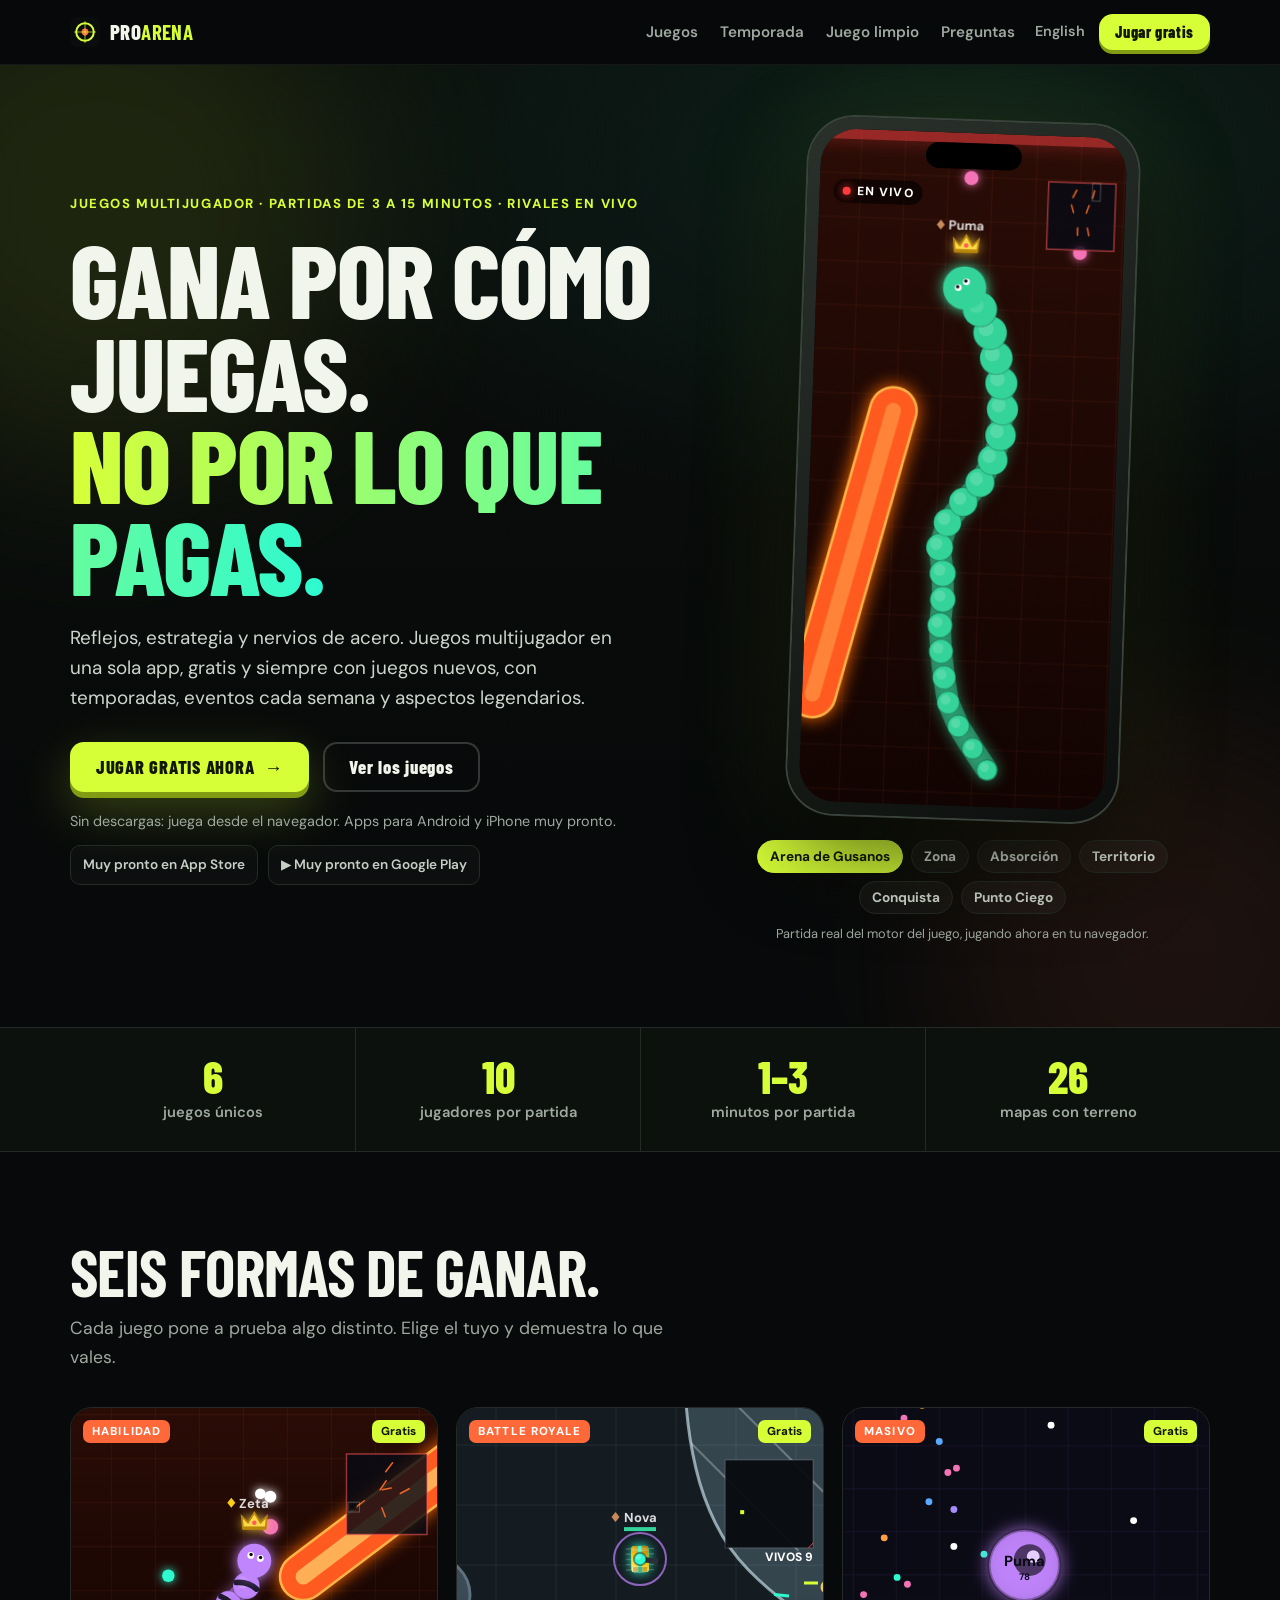
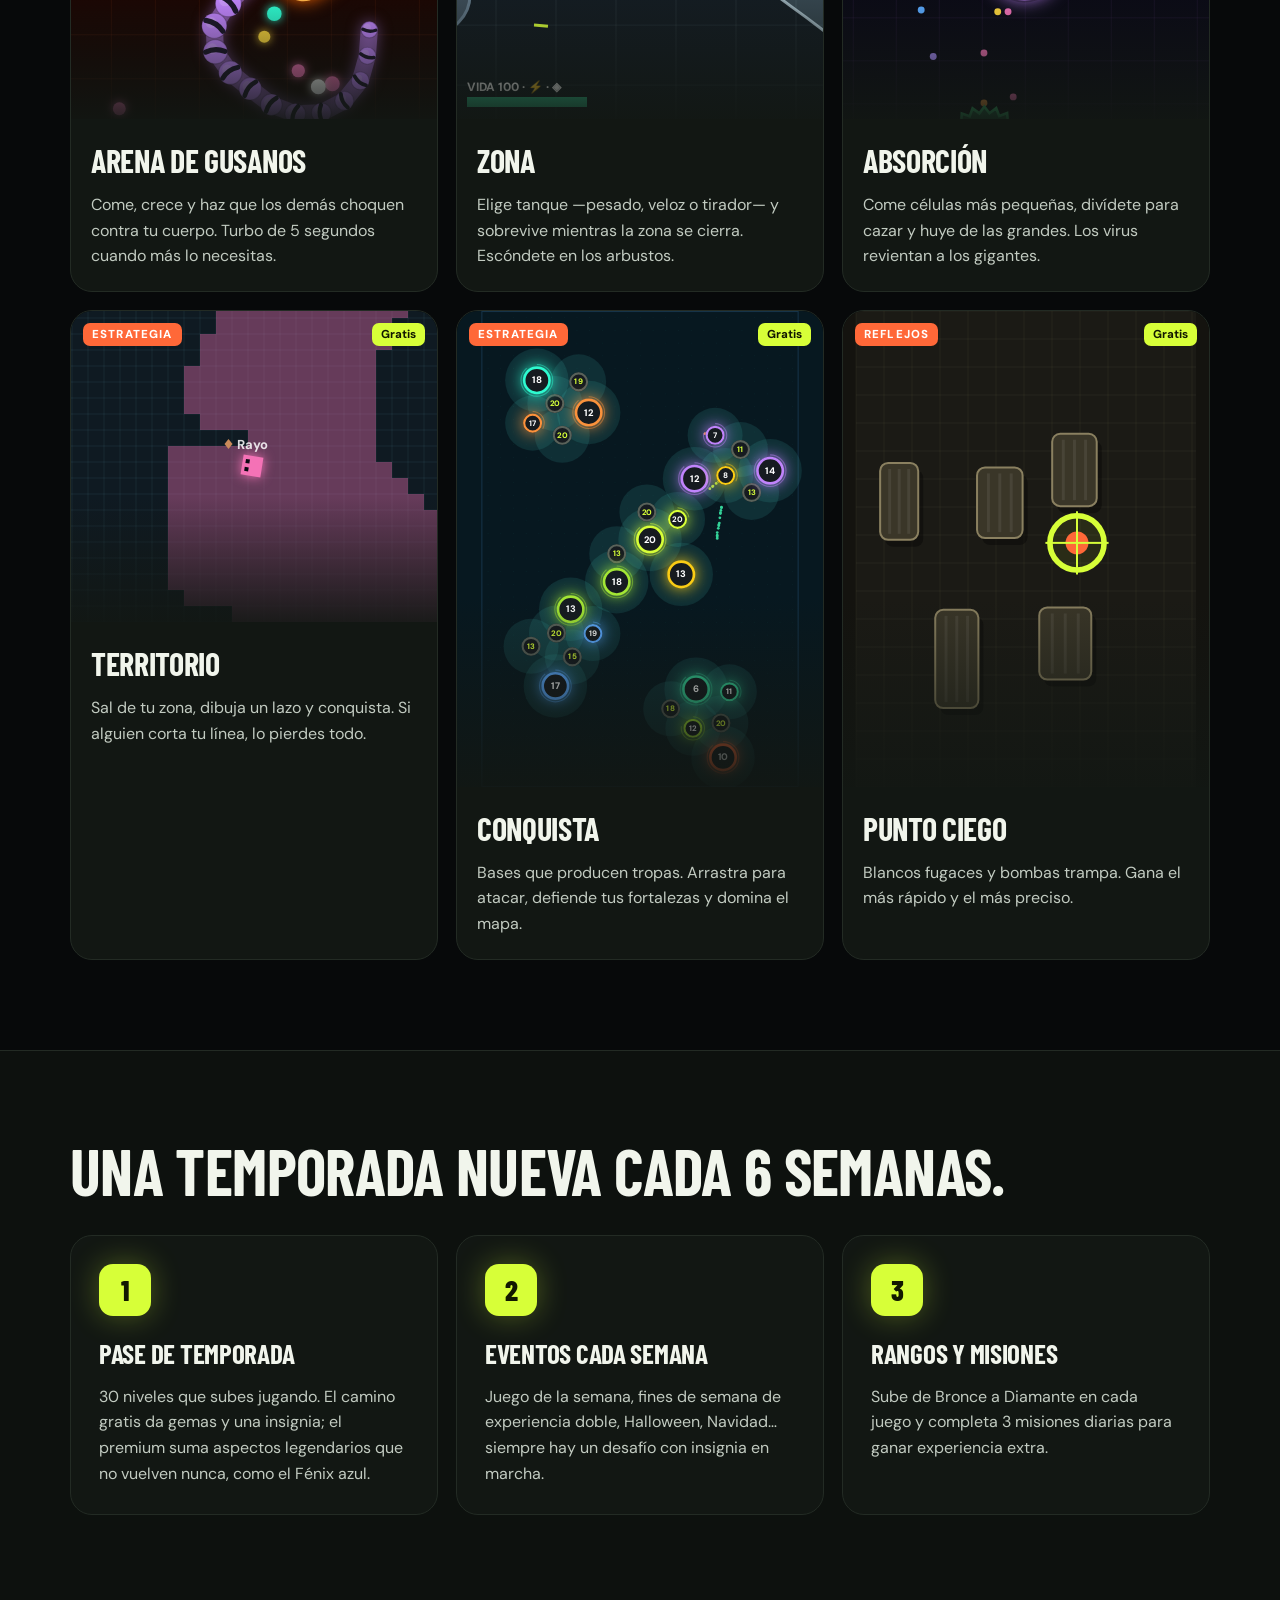
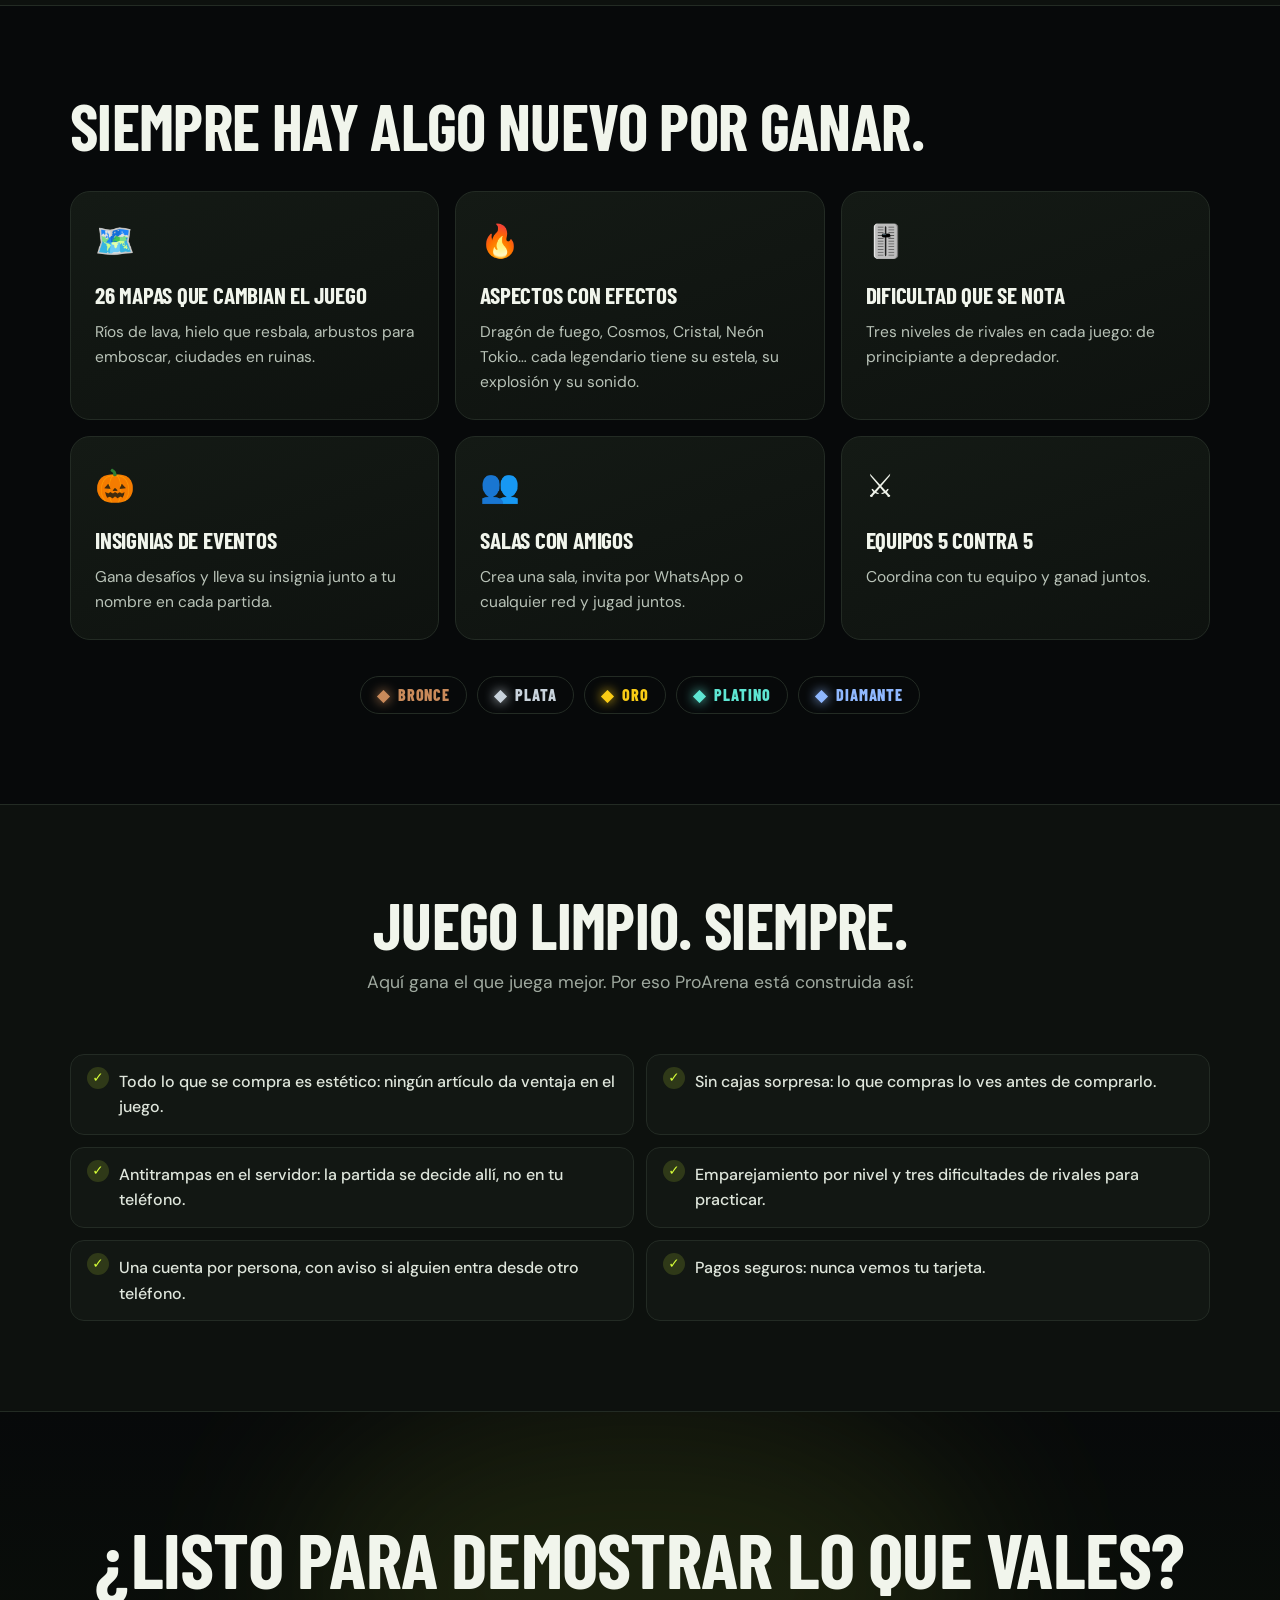
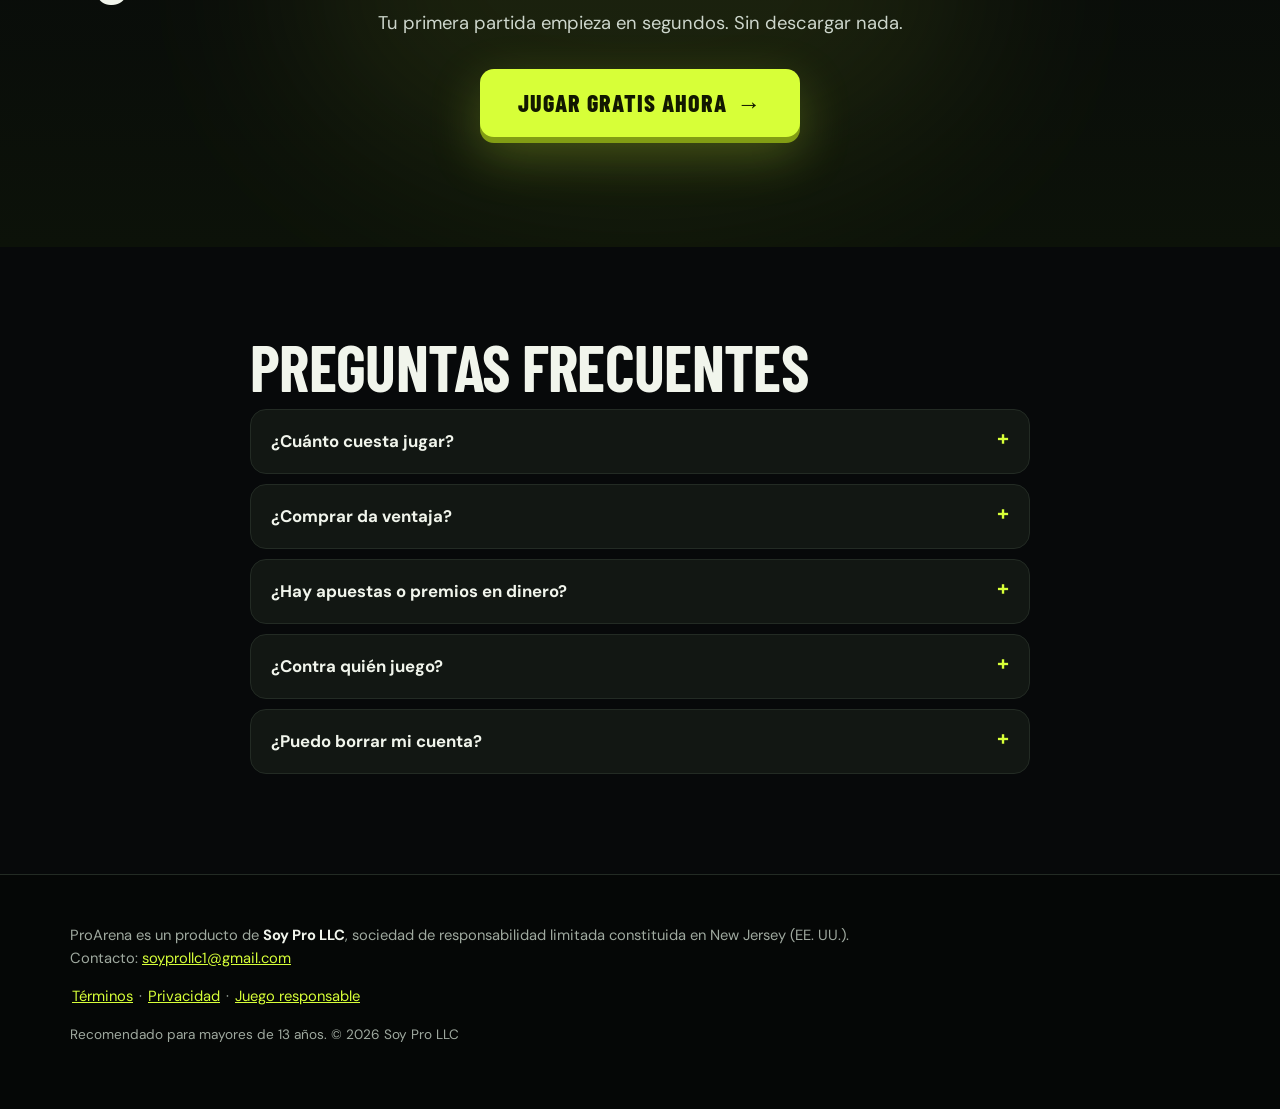
==== index.html @ 199f1c32 "Quitar el número fijo de juegos (vienen más) y actualizar duración de partidas a 3-15 min Co-Authore" ====
<!doctype html>
<html lang="es">
<head>
<meta charset="utf-8">
<meta name="viewport" content="width=device-width, initial-scale=1, viewport-fit=cover">
<title>ProArena · Juegos multijugador en vivo, gratis</title>
<meta name="description" content="Juegos multijugador en vivo: gusanos, tanques, conquista, territorio y más. Partidas de 3 a 15 minutos contra rivales reales. Gratis. Por Soy Pro LLC.">
<meta property="og:title" content="ProArena · Juegos multijugador en vivo, gratis"><meta property="og:description" content="Juegos multijugador en vivo: gusanos, tanques, conquista, territorio y más. Partidas de 3 a 15 minutos contra rivales reales. Gratis. Por Soy Pro LLC."><meta property="og:type" content="website">
<meta name="theme-color" content="#0b0e0c">
<link rel="icon" href="icon.svg">
<link rel="preconnect" href="https://fonts.googleapis.com"><link rel="preconnect" href="https://fonts.gstatic.com" crossorigin>
<link href="https://fonts.googleapis.com/css2?family=Barlow+Condensed:wght@600;700;800&family=DM+Sans:wght@400;500;600;700&display=swap" rel="stylesheet">
<link rel="stylesheet" href="site.css">
</head>
<body>
<header class="bar"><div class="wrap bar-in">
  <a class="brand" href="./"><img src="icon.svg" alt="" width="30" height="30"><span>PRO<b>ARENA</b></span></a>
  <nav class="links"><a href="#juegos">Juegos</a><a href="#como">Temporada</a><a href="#limpio">Juego limpio</a><a href="#faq">Preguntas</a></nav>
  <div class="bar-r"><a class="lang" href="en.html">English</a><a class="btn btn-s" href="https://juego.soyproarena.com">Jugar gratis</a></div>
</div></header>

<main>
<section class="hero"><div class="glow g1"></div><div class="glow g2"></div>
  <div class="wrap hero-in">
    <div class="hero-txt">
      <p class="kicker">Juegos multijugador · partidas de 3 a 15 minutos · rivales en vivo</p>
      <h1>Gana por cómo juegas.<br><span>No por lo que pagas.</span></h1>
      <p class="lead">Reflejos, estrategia y nervios de acero. Juegos multijugador en una sola app, gratis y siempre con juegos nuevos, con temporadas, eventos cada semana y aspectos legendarios.</p>
      <div class="ctas"><a class="btn" href="https://juego.soyproarena.com">JUGAR GRATIS AHORA <i>→</i></a><a class="btn btn-ghost" href="#juegos">Ver los juegos</a></div>
      <p class="small">Sin descargas: juega desde el navegador. Apps para Android y iPhone muy pronto.</p>
      <div class="stores"><span class="store"> Muy pronto en App Store</span><span class="store">▶ Muy pronto en Google Play</span></div>
    </div>
    <div class="hero-phone">
      <div class="phone"><div class="notch"></div><span class="live"><i></i>EN VIVO</span><canvas id="heroGame" data-game="worms" data-life="60"></canvas></div>
      <div class="chips"><button type="button" data-hero="worms" class="on">Arena de Gusanos</button><button type="button" data-hero="zone">Zona</button><button type="button" data-hero="cells">Absorción</button><button type="button" data-hero="territory">Territorio</button><button type="button" data-hero="conquest">Conquista</button><button type="button" data-hero="blind">Punto Ciego</button></div>
      <p class="note">Partida real del motor del juego, jugando ahora en tu navegador.</p>
    </div>
  </div>
</section>

<section class="stats"><div class="wrap stats-in"><div><b>6</b><span>juegos únicos</span></div><div><b>10</b><span>jugadores por partida</span></div><div><b>1–3</b><span>minutos por partida</span></div><div><b>26</b><span>mapas con terreno</span></div></div></section>

<section id="juegos" class="sec"><div class="wrap">
  <h2>Seis formas de ganar.</h2><p class="sec-p">Cada juego pone a prueba algo distinto. Elige el tuyo y demuestra lo que vales.</p>
  <div class="games">
    <article class="game"><div class="screen"><canvas data-game="worms" data-life="40"></canvas><span class="tag">Habilidad</span><span class="badge p">Gratis</span></div>
      <h3>Arena de Gusanos</h3><p>Come, crece y haz que los demás choquen contra tu cuerpo. Turbo de 5 segundos cuando más lo necesitas.</p></article>
    <article class="game"><div class="screen"><canvas data-game="zone" data-life="40"></canvas><span class="tag">Battle royale</span><span class="badge p">Gratis</span></div>
      <h3>Zona</h3><p>Elige tanque —pesado, veloz o tirador— y sobrevive mientras la zona se cierra. Escóndete en los arbustos.</p></article>
    <article class="game"><div class="screen"><canvas data-game="cells" data-life="40"></canvas><span class="tag">Masivo</span><span class="badge p">Gratis</span></div>
      <h3>Absorción</h3><p>Come células más pequeñas, divídete para cazar y huye de las grandes. Los virus revientan a los gigantes.</p></article>
    <article class="game"><div class="screen"><canvas data-game="territory" data-life="40"></canvas><span class="tag">Estrategia</span><span class="badge p">Gratis</span></div>
      <h3>Territorio</h3><p>Sal de tu zona, dibuja un lazo y conquista. Si alguien corta tu línea, lo pierdes todo.</p></article>
    <article class="game"><div class="screen tall"><canvas data-game="conquest" data-life="40"></canvas><span class="tag">Estrategia</span><span class="badge p">Gratis</span></div>
      <h3>Conquista</h3><p>Bases que producen tropas. Arrastra para atacar, defiende tus fortalezas y domina el mapa.</p></article>
    <article class="game"><div class="screen tall"><canvas data-game="blind" data-life="40"></canvas><span class="tag">Reflejos</span><span class="badge p">Gratis</span></div>
      <h3>Punto Ciego</h3><p>Blancos fugaces y bombas trampa. Gana el más rápido y el más preciso.</p></article>
  </div>
</div></section>

<section id="como" class="sec sec-alt"><div class="wrap">
  <h2>Una temporada nueva cada 6 semanas.</h2>
  <div class="steps"><div class="step"><b>1</b><h3>Pase de temporada</h3><p>30 niveles que subes jugando. El camino gratis da gemas y una insignia; el premium suma aspectos legendarios que no vuelven nunca, como el Fénix azul.</p></div><div class="step"><b>2</b><h3>Eventos cada semana</h3><p>Juego de la semana, fines de semana de experiencia doble, Halloween, Navidad… siempre hay un desafío con insignia en marcha.</p></div><div class="step"><b>3</b><h3>Rangos y misiones</h3><p>Sube de Bronce a Diamante en cada juego y completa 3 misiones diarias para ganar experiencia extra.</p></div></div>
</div></section>

<section class="sec"><div class="wrap">
  <h2>Siempre hay algo nuevo por ganar.</h2>
  <div class="feats"><div class="feat"><i>🗺️</i><h3>26 mapas que cambian el juego</h3><p>Ríos de lava, hielo que resbala, arbustos para emboscar, ciudades en ruinas.</p></div><div class="feat"><i>🔥</i><h3>Aspectos con efectos</h3><p>Dragón de fuego, Cosmos, Cristal, Neón Tokio… cada legendario tiene su estela, su explosión y su sonido.</p></div><div class="feat"><i>🎚️</i><h3>Dificultad que se nota</h3><p>Tres niveles de rivales en cada juego: de principiante a depredador.</p></div><div class="feat"><i>🎃</i><h3>Insignias de eventos</h3><p>Gana desafíos y lleva su insignia junto a tu nombre en cada partida.</p></div><div class="feat"><i>👥</i><h3>Salas con amigos</h3><p>Crea una sala, invita por WhatsApp o cualquier red y jugad juntos.</p></div><div class="feat"><i>⚔️</i><h3>Equipos 5 contra 5</h3><p>Coordina con tu equipo y ganad juntos.</p></div></div>
  <div class="tiers"><span style="--c:#c98a5a">Bronce</span><span style="--c:#c9d3dc">Plata</span><span style="--c:#facc15">Oro</span><span style="--c:#5ee6d3">Platino</span><span style="--c:#8fb8ff">Diamante</span></div>
</div></section>

<section id="limpio" class="sec sec-alt"><div class="wrap fair">
  <div><h2>Juego limpio. Siempre.</h2><p class="sec-p">Aquí gana el que juega mejor. Por eso ProArena está construida así:</p></div>
  <ul><li>Todo lo que se compra es estético: ningún artículo da ventaja en el juego.</li><li>Sin cajas sorpresa: lo que compras lo ves antes de comprarlo.</li><li>Antitrampas en el servidor: la partida se decide allí, no en tu teléfono.</li><li>Emparejamiento por nivel y tres dificultades de rivales para practicar.</li><li>Una cuenta por persona, con aviso si alguien entra desde otro teléfono.</li><li>Pagos seguros: nunca vemos tu tarjeta.</li></ul>
</div></section>

<section class="final"><div class="glow g3"></div><div class="wrap final-in">
  <h2>¿Listo para demostrar lo que vales?</h2><p>Tu primera partida empieza en segundos. Sin descargar nada.</p><a class="btn btn-xl" href="https://juego.soyproarena.com">JUGAR GRATIS AHORA <i>→</i></a>
</div></section>

<section id="faq" class="sec"><div class="wrap narrow">
  <h2>Preguntas frecuentes</h2>
  <details><summary>¿Cuánto cuesta jugar?</summary><p>Nada. Todos los juegos, todos los mapas y las temporadas son gratis. Opcionalmente puedes comprar gemas para aspectos o el pase premium de temporada.</p></details>
  <details><summary>¿Comprar da ventaja?</summary><p>No. Todo lo que se vende es estético: colores, aspectos, efectos e insignias. En la partida todos tienen las mismas condiciones.</p></details>
  <details><summary>¿Hay apuestas o premios en dinero?</summary><p>No. ProArena no tiene apuestas, casino, lotería ni premios en dinero. Se juega por diversión, por el rango y por las insignias.</p></details>
  <details><summary>¿Contra quién juego?</summary><p>Contra jugadores reales en vivo. Si en tu partida faltan jugadores, la completamos con rivales controlados por el juego, que puedes reconocer porque llevan la etiqueta BOT.</p></details>
  <details><summary>¿Puedo borrar mi cuenta?</summary><p>Sí, cuando quieras, desde tu Perfil en la app. Se borran tus datos.</p></details>
</div></section>
</main>

<footer><div class="wrap foot">
  <p>ProArena es un producto de <b>Soy Pro LLC</b>, sociedad de responsabilidad limitada constituida en New Jersey (EE. UU.).<br>Contacto: <a href="mailto:soyprollc1@gmail.com">soyprollc1@gmail.com</a></p>
  <p class="links2"><a href="legal/terminos.html">Términos</a> · <a href="legal/privacidad.html">Privacidad</a> · <a href="legal/juego-responsable.html">Juego responsable</a></p>
  <p class="muted">Recomendado para mayores de 13 años. © 2026 Soy Pro LLC</p>
</div></footer>

<script>try{localStorage.setItem('arena.lang','es')}catch(e){}</script>
<script src="engine/i18n.js"></script>
<script src="engine/terrain.js"></script><script src="engine/maps.js"></script>
<script src="engine/worms.js"></script><script src="engine/zone.js"></script><script src="engine/cells.js"></script>
<script src="engine/territory.js"></script><script src="engine/conquest.js"></script><script src="engine/blind.js"></script>
<script src="engine/render.js"></script><script src="engine/demo.js"></script>
</body>
</html>
---- site.css ----
/* Web pública de Soy Pro Arena: el estilo de la app (oscuro, verde ácido y naranja) a lo grande */
:root{--bg:#07090a;--bg2:#0d110e;--card:#121713;--line:#232b24;--text:#f1f5ec;--muted:#9fa99f;--acid:#d7ff38;--ink:#121800;--orange:#ff6838;--cyan:#2efad0}
*{box-sizing:border-box}
html{scroll-behavior:smooth}
body{margin:0;background:var(--bg);color:var(--text);font:16px/1.6 "DM Sans",system-ui,-apple-system,sans-serif;-webkit-font-smoothing:antialiased;overflow-x:hidden}
a{color:var(--acid)}
h1,h2,h3{font-family:"Barlow Condensed",sans-serif;text-transform:uppercase;letter-spacing:-.01em;margin:0}
.wrap{max-width:1180px;margin:0 auto;padding:0 20px}
.narrow{max-width:820px}

/* Barra superior */
.bar{position:sticky;top:0;z-index:50;background:rgba(7,9,10,.72);backdrop-filter:blur(14px);-webkit-backdrop-filter:blur(14px);border-bottom:1px solid rgba(255,255,255,.06)}
.bar-in{display:flex;align-items:center;gap:20px;height:64px}
.brand{display:flex;align-items:center;gap:10px;color:var(--text);text-decoration:none;font:800 1.3rem/1 "Barlow Condensed";letter-spacing:.02em}
.brand b{color:var(--acid)}
.links{display:flex;gap:22px;margin-left:auto}.links a{color:var(--muted);text-decoration:none;font-weight:600;font-size:.95rem}.links a:hover{color:var(--text)}
.bar-r{display:flex;align-items:center;gap:14px}.lang{color:var(--muted);text-decoration:none;font-weight:600;font-size:.9rem}

/* Botones */
.btn{display:inline-flex;align-items:center;gap:10px;background:var(--acid);color:var(--ink);text-decoration:none;font:800 1.15rem/1 "Barlow Condensed";letter-spacing:.04em;padding:16px 26px;border-radius:14px;box-shadow:0 6px 0 #829d14,0 18px 50px rgba(215,255,56,.25);transition:transform .15s,box-shadow .15s}
.btn:hover{transform:translateY(-2px);box-shadow:0 8px 0 #829d14,0 22px 60px rgba(215,255,56,.35)}
.btn:active{transform:translateY(3px);box-shadow:0 3px 0 #829d14}
.btn i{font-style:normal;transition:transform .15s}.btn:hover i{transform:translateX(4px)}
.btn-ghost{background:transparent;color:var(--text);box-shadow:inset 0 0 0 2px rgba(255,255,255,.18)}.btn-ghost:hover{box-shadow:inset 0 0 0 2px var(--acid)}
.btn-s{padding:10px 16px;font-size:1rem;box-shadow:0 4px 0 #829d14}
.btn-xl{font-size:1.5rem;padding:22px 38px}

/* Portada */
.hero{position:relative;overflow:hidden;padding:56px 0 70px;background:radial-gradient(1200px 600px at 75% 10%,rgba(46,250,208,.08),transparent 60%),linear-gradient(180deg,#0a0e0b,var(--bg))}
.glow{position:absolute;border-radius:50%;filter:blur(90px);pointer-events:none;opacity:.55}
.g1{width:520px;height:520px;background:rgba(215,255,56,.18);left:-160px;top:-120px;animation:float 14s ease-in-out infinite}
.g2{width:460px;height:460px;background:rgba(255,104,56,.16);right:-120px;bottom:-160px;animation:float 18s ease-in-out infinite reverse}
@keyframes float{50%{transform:translate(40px,30px)}}
.hero-in{position:relative;display:grid;grid-template-columns:1.1fr .9fr;gap:40px;align-items:center}
.kicker{color:var(--acid);font-weight:800;letter-spacing:.12em;text-transform:uppercase;font-size:.82rem;margin:0 0 18px}
h1{font-size:clamp(3.2rem,8vw,6.6rem);line-height:.9;font-weight:800}
h1 span{color:transparent;background:linear-gradient(90deg,var(--acid),var(--cyan));-webkit-background-clip:text;background-clip:text}
.lead{font-size:1.18rem;color:#cdd6cc;max-width:560px;margin:22px 0 28px}
.ctas{display:flex;gap:14px;flex-wrap:wrap}
.small{color:var(--muted);font-size:.9rem;margin:18px 0 12px}
.stores{display:flex;gap:10px;flex-wrap:wrap}.store{border:1px solid var(--line);border-radius:10px;padding:8px 12px;color:#c6cfc5;font-size:.85rem;font-weight:600;background:rgba(255,255,255,.02)}

/* Móvil con la partida en vivo */
.hero-phone{display:flex;flex-direction:column;align-items:center}
.phone{position:relative;width:min(330px,80vw);aspect-ratio:9/19;border-radius:46px;padding:12px;background:linear-gradient(145deg,#2a312b,#0c0f0d);box-shadow:0 0 0 2px #3a433b,0 40px 90px rgba(0,0,0,.6),0 0 120px rgba(215,255,56,.12);transform:rotate(2deg);transition:transform .4s}
.phone:hover{transform:rotate(0) scale(1.01)}
.phone canvas{width:100%;height:100%;border-radius:36px;display:block;background:#0b0e0c}
.notch{position:absolute;top:22px;left:50%;transform:translateX(-50%);width:96px;height:26px;border-radius:20px;background:#000;z-index:2}
.live{position:absolute;z-index:2;top:62px;left:26px;display:flex;align-items:center;gap:6px;background:rgba(0,0,0,.6);color:#fff;font:800 .75rem/1 "DM Sans";letter-spacing:.1em;padding:6px 9px;border-radius:999px}
.live i{width:8px;height:8px;border-radius:50%;background:#ff3b3b;box-shadow:0 0 10px #ff3b3b;animation:blink 1.2s infinite}
@keyframes blink{50%{opacity:.3}}
.chips{display:flex;flex-wrap:wrap;justify-content:center;gap:8px;margin-top:22px;max-width:420px}
.chips button{background:rgba(255,255,255,.04);border:1px solid var(--line);color:#cfd8ce;font:700 .85rem "DM Sans";padding:7px 12px;border-radius:999px;cursor:pointer}
.chips button.on{background:var(--acid);color:var(--ink);border-color:var(--acid)}
.note{color:var(--muted);font-size:.8rem;margin-top:10px;text-align:center}

/* Cifras */
.stats{border-top:1px solid var(--line);border-bottom:1px solid var(--line);background:var(--bg2)}
.stats-in{display:grid;grid-template-columns:repeat(4,1fr)}
.stats-in div{padding:26px 10px;text-align:center;border-left:1px solid var(--line)}.stats-in div:first-child{border-left:0}
.stats-in b{display:block;font:800 2.8rem/1 "Barlow Condensed";color:var(--acid)}
.stats-in span{color:var(--muted);font-weight:600;font-size:.92rem}

/* Secciones */
.sec{padding:90px 0}.sec-alt{background:var(--bg2);border-top:1px solid var(--line);border-bottom:1px solid var(--line)}
h2{font-size:clamp(2.4rem,5vw,4rem);line-height:.95;margin-bottom:12px}
.sec-p{color:var(--muted);font-size:1.1rem;max-width:620px;margin:0 0 36px}

/* Juegos con partida en vivo */
.games{display:grid;grid-template-columns:repeat(3,1fr);gap:18px}
.game{background:var(--card);border:1px solid var(--line);border-radius:22px;overflow:hidden;transition:transform .25s,border-color .25s,box-shadow .25s}
.game:hover{transform:translateY(-6px);border-color:rgba(215,255,56,.45);box-shadow:0 24px 60px rgba(0,0,0,.45),0 0 40px rgba(215,255,56,.08)}
.screen{position:relative;aspect-ratio:4/3.4;background:#0b0e0c}
.screen canvas{width:100%;height:100%;display:block}
.screen::after{content:"";position:absolute;inset:0;background:linear-gradient(180deg,transparent 60%,rgba(18,23,19,.9));pointer-events:none}
.tag{position:absolute;z-index:1;top:12px;left:12px;background:var(--orange);color:#fff;font:800 .72rem/1 "DM Sans";letter-spacing:.1em;text-transform:uppercase;padding:6px 9px;border-radius:7px}
.badge{position:absolute;z-index:1;top:12px;right:12px;font:800 .72rem/1 "DM Sans";padding:6px 9px;border-radius:7px}
.badge.p{background:var(--acid);color:var(--ink)}.badge.f{background:rgba(0,0,0,.6);color:#fff;border:1px solid rgba(255,255,255,.2)}
.game h3{font-size:2rem;padding:16px 20px 0}.game p{color:#c2cbc1;margin:6px 20px 22px}

/* Pasos */
.steps{display:grid;grid-template-columns:repeat(3,1fr);gap:18px;margin-top:34px}
.step{position:relative;background:var(--card);border:1px solid var(--line);border-radius:22px;padding:28px}
.step b{display:grid;place-items:center;width:52px;height:52px;border-radius:14px;background:var(--acid);color:var(--ink);font:800 1.8rem/1 "Barlow Condensed";margin-bottom:16px;box-shadow:0 0 30px rgba(215,255,56,.3)}
.step h3{font-size:1.7rem}.step p{color:#c2cbc1;margin:8px 0 0}

/* Funciones */
.feats{display:grid;grid-template-columns:repeat(3,1fr);gap:16px;margin-top:34px}
.feat{background:linear-gradient(160deg,#141a15,#0e120f);border:1px solid var(--line);border-radius:20px;padding:24px}
.feat i{font-style:normal;font-size:2rem}.feat h3{font-size:1.45rem;margin:10px 0 6px}.feat p{color:#b9c3b8;margin:0;font-size:.97rem}
.tiers{display:flex;flex-wrap:wrap;gap:10px;justify-content:center;margin-top:36px}
.tiers span{display:flex;align-items:center;gap:8px;border:1px solid var(--line);border-radius:999px;padding:8px 16px;font:800 1rem "Barlow Condensed";letter-spacing:.06em;text-transform:uppercase;color:var(--c)}
.tiers span::before{content:"◆";color:var(--c);text-shadow:0 0 12px var(--c)}

/* Juego limpio */
.fair{display:grid;grid-template-columns:1fr;gap:22px}
.fair>div{text-align:center;max-width:720px;margin:0 auto}
.fair ul{grid-template-columns:repeat(2,minmax(0,1fr))}
.fair ul{list-style:none;margin:0;padding:0;display:grid;gap:12px}
.fair li{background:var(--card);border:1px solid var(--line);border-radius:14px;padding:14px 16px 14px 48px;position:relative;color:#dfe6dc;font-weight:500}
.fair li::before{content:"✓";position:absolute;left:16px;top:12px;width:22px;height:22px;border-radius:50%;background:rgba(215,255,56,.15);color:var(--acid);display:grid;place-items:center;font-weight:800;font-size:.85rem}
.note-l{grid-column:1/-1;color:var(--muted);font-size:.92rem;border-left:3px solid var(--orange);padding-left:14px;margin:6px 0 0}

/* Llamada final */
.final{position:relative;overflow:hidden;padding:110px 0;text-align:center;background:linear-gradient(180deg,var(--bg),#0c1209)}
.g3{width:700px;height:400px;background:rgba(215,255,56,.16);left:50%;top:40%;transform:translate(-50%,-50%)}
.final-in{position:relative}.final h2{font-size:clamp(2.6rem,6vw,5rem)}.final p{color:#cdd6cc;font-size:1.15rem;margin:14px 0 30px}

/* Preguntas */
details{background:var(--card);border:1px solid var(--line);border-radius:16px;padding:18px 20px;margin:10px 0}
summary{cursor:pointer;font-weight:700;font-size:1.05rem;list-style:none}summary::-webkit-details-marker{display:none}
summary::after{content:"+";float:right;color:var(--acid);font-size:1.3rem;line-height:1}details[open] summary::after{content:"–"}
details p{color:#c2cbc1;margin:10px 0 0}

/* Pie */
footer{border-top:1px solid var(--line);background:#050706}
.foot{padding:34px 20px 50px;color:var(--muted);font-size:.92rem}.foot b{color:var(--text)}.links2 a{margin:0 2px}.muted{font-size:.85rem}

/* Teléfonos y tabletas */
@media(max-width:980px){.hero-in{grid-template-columns:1fr;text-align:center}.lead{margin-left:auto;margin-right:auto}.ctas,.stores{justify-content:center}.games,.feats,.steps{grid-template-columns:1fr 1fr}.fair ul{grid-template-columns:1fr}}
@media(max-width:640px){.links{display:none}.bar-in{gap:10px}.brand span{font-size:1.1rem}.hero{padding:34px 0 50px}.games,.feats,.steps{grid-template-columns:1fr}.stats-in{grid-template-columns:1fr 1fr}.stats-in div:nth-child(3){border-left:0}.stats-in div{border-top:1px solid var(--line)}.sec{padding:64px 0}.btn{width:100%;justify-content:center}.ctas{flex-direction:column}.btn-s{width:auto}.phone{width:min(290px,78vw)}}
@media(prefers-reduced-motion:reduce){*{animation:none!important;transition:none!important}}
.links a,.btn,.lang{white-space:nowrap}
@media(max-width:1000px){.links{display:none}.bar-r{margin-left:auto}}
.screen.tall{aspect-ratio:3/3.9}
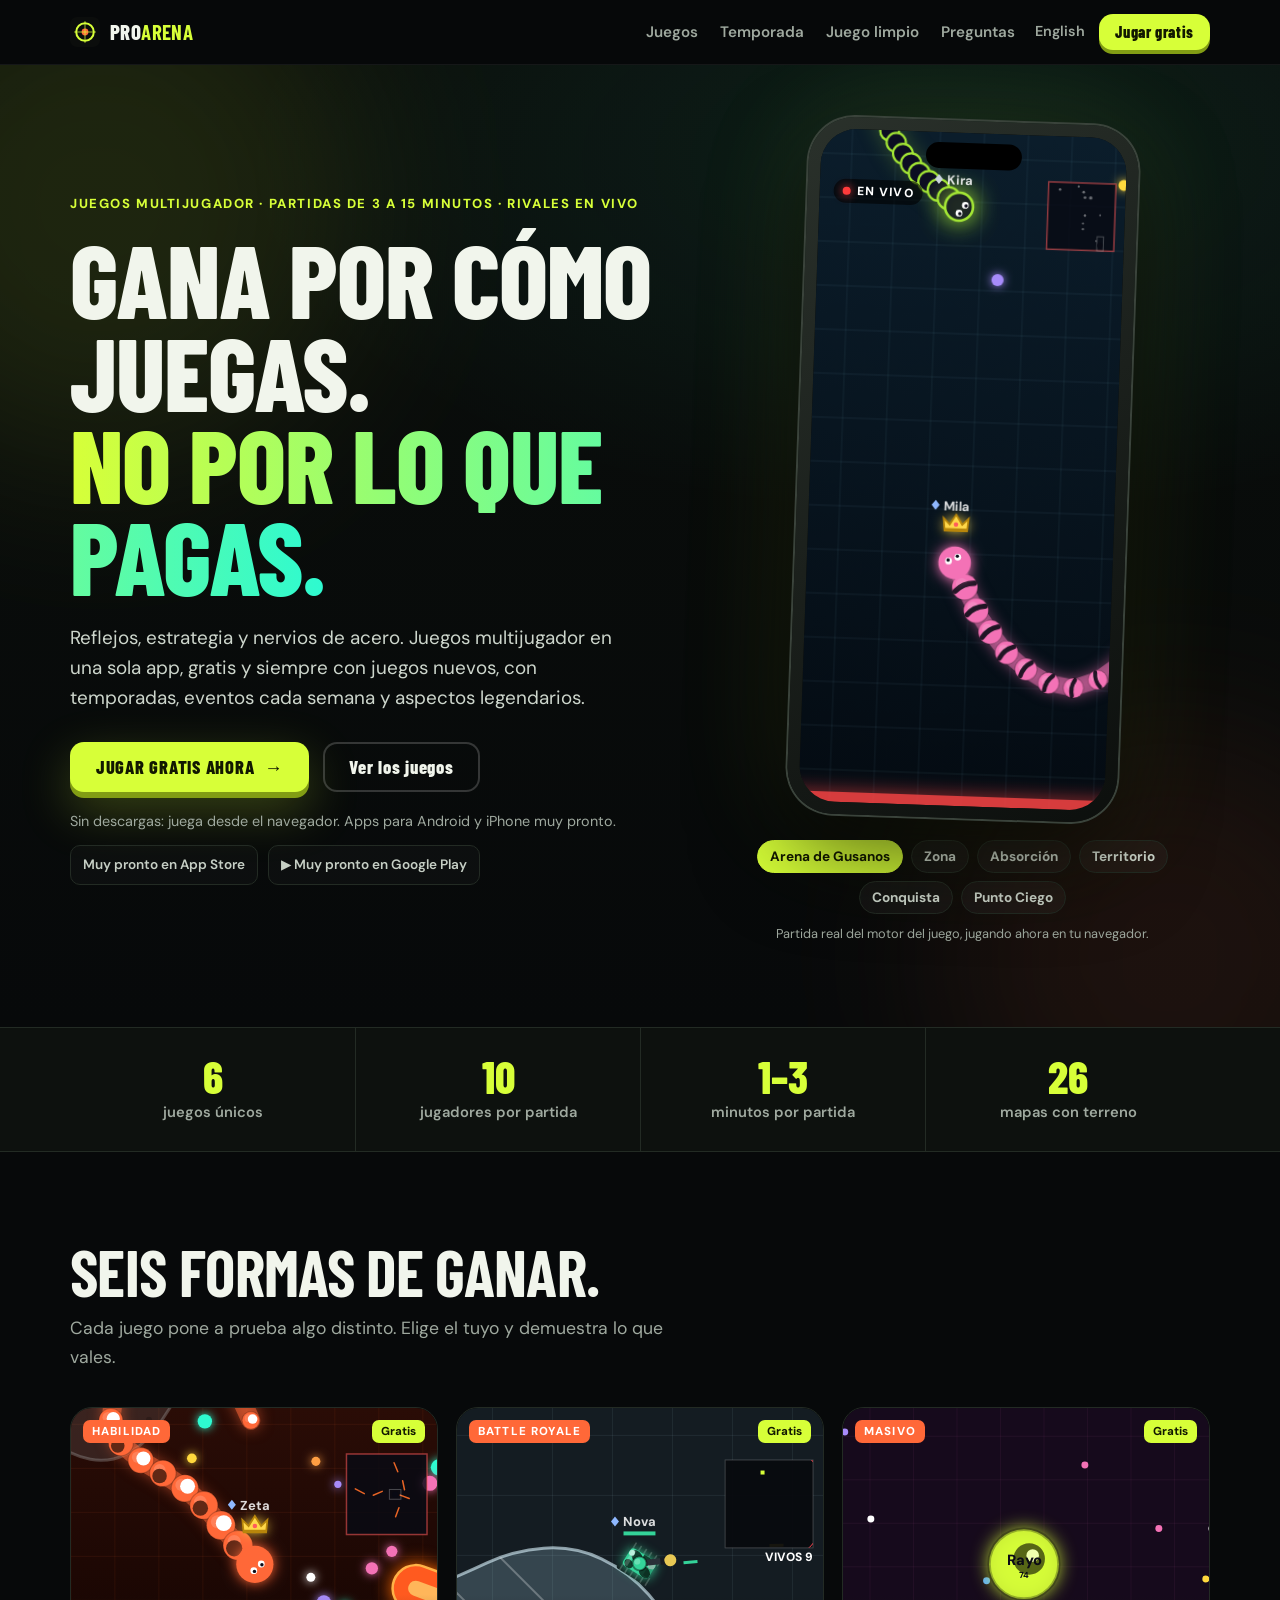
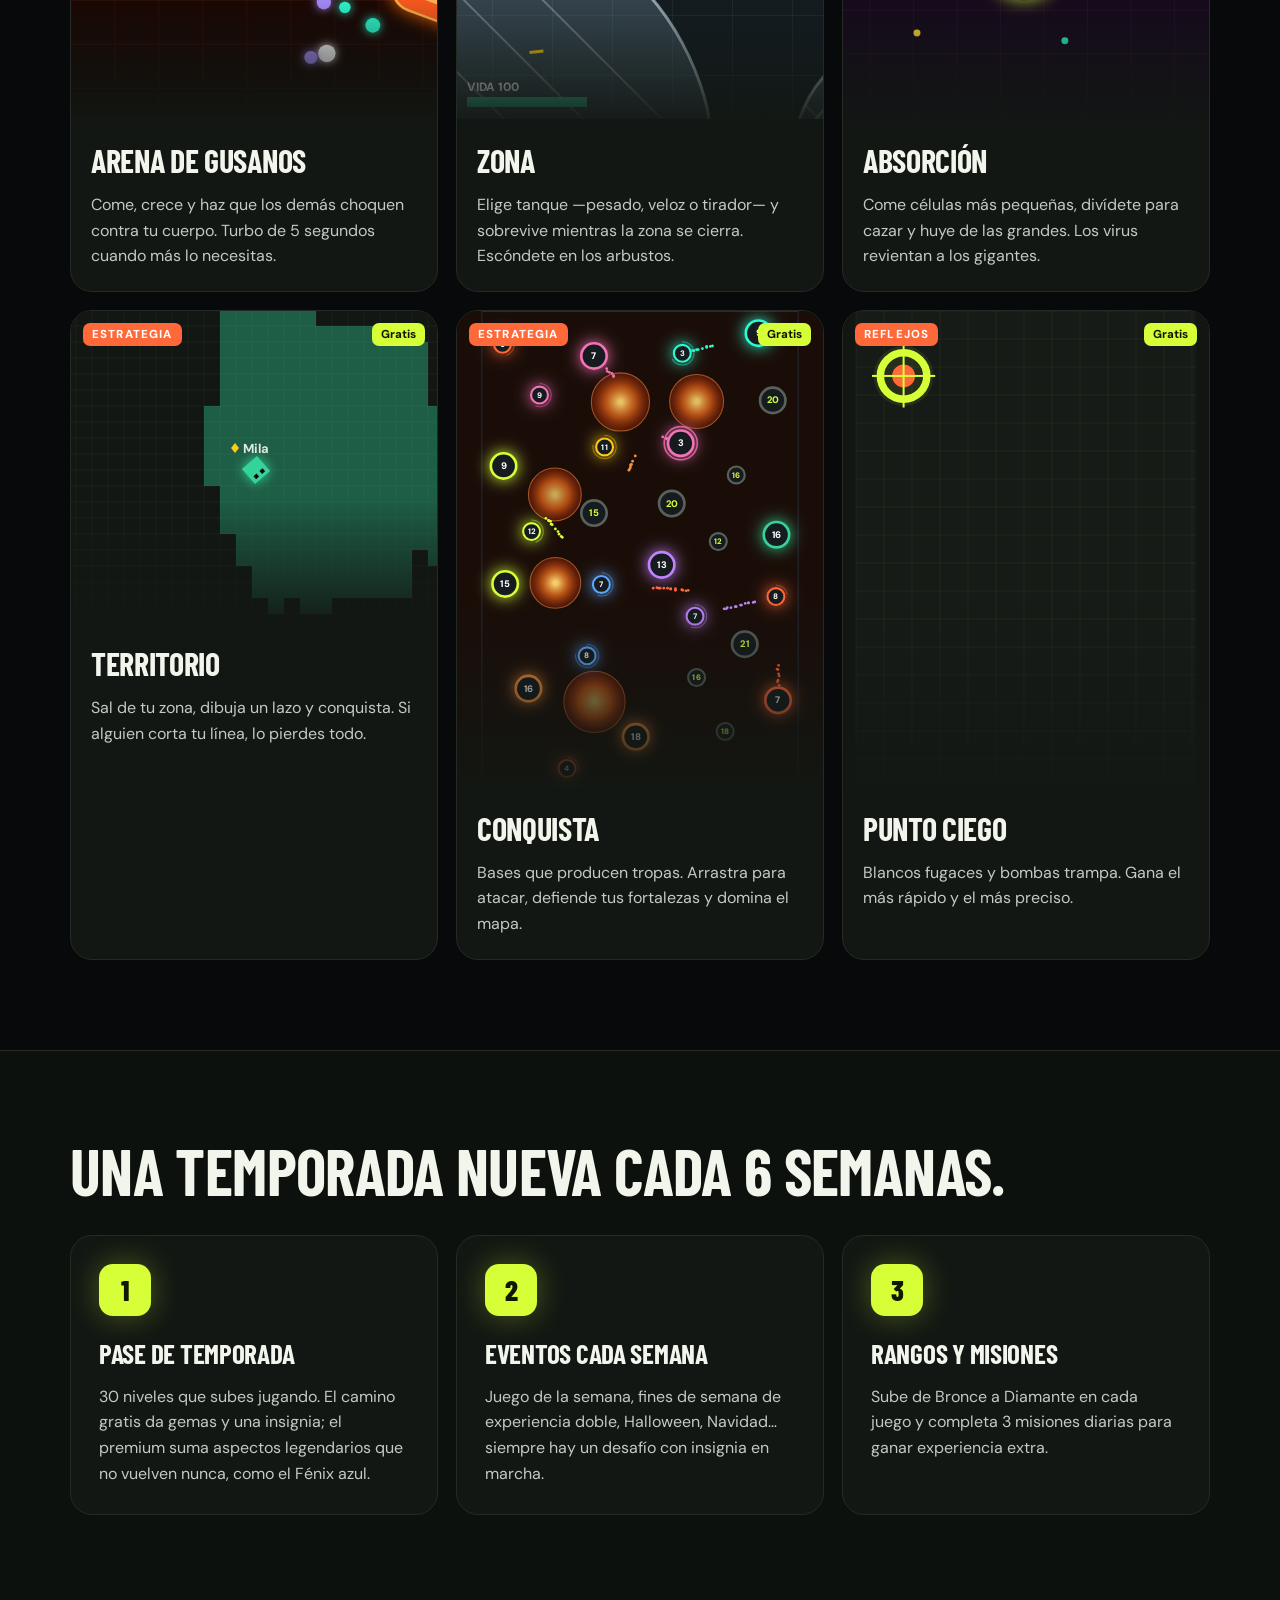
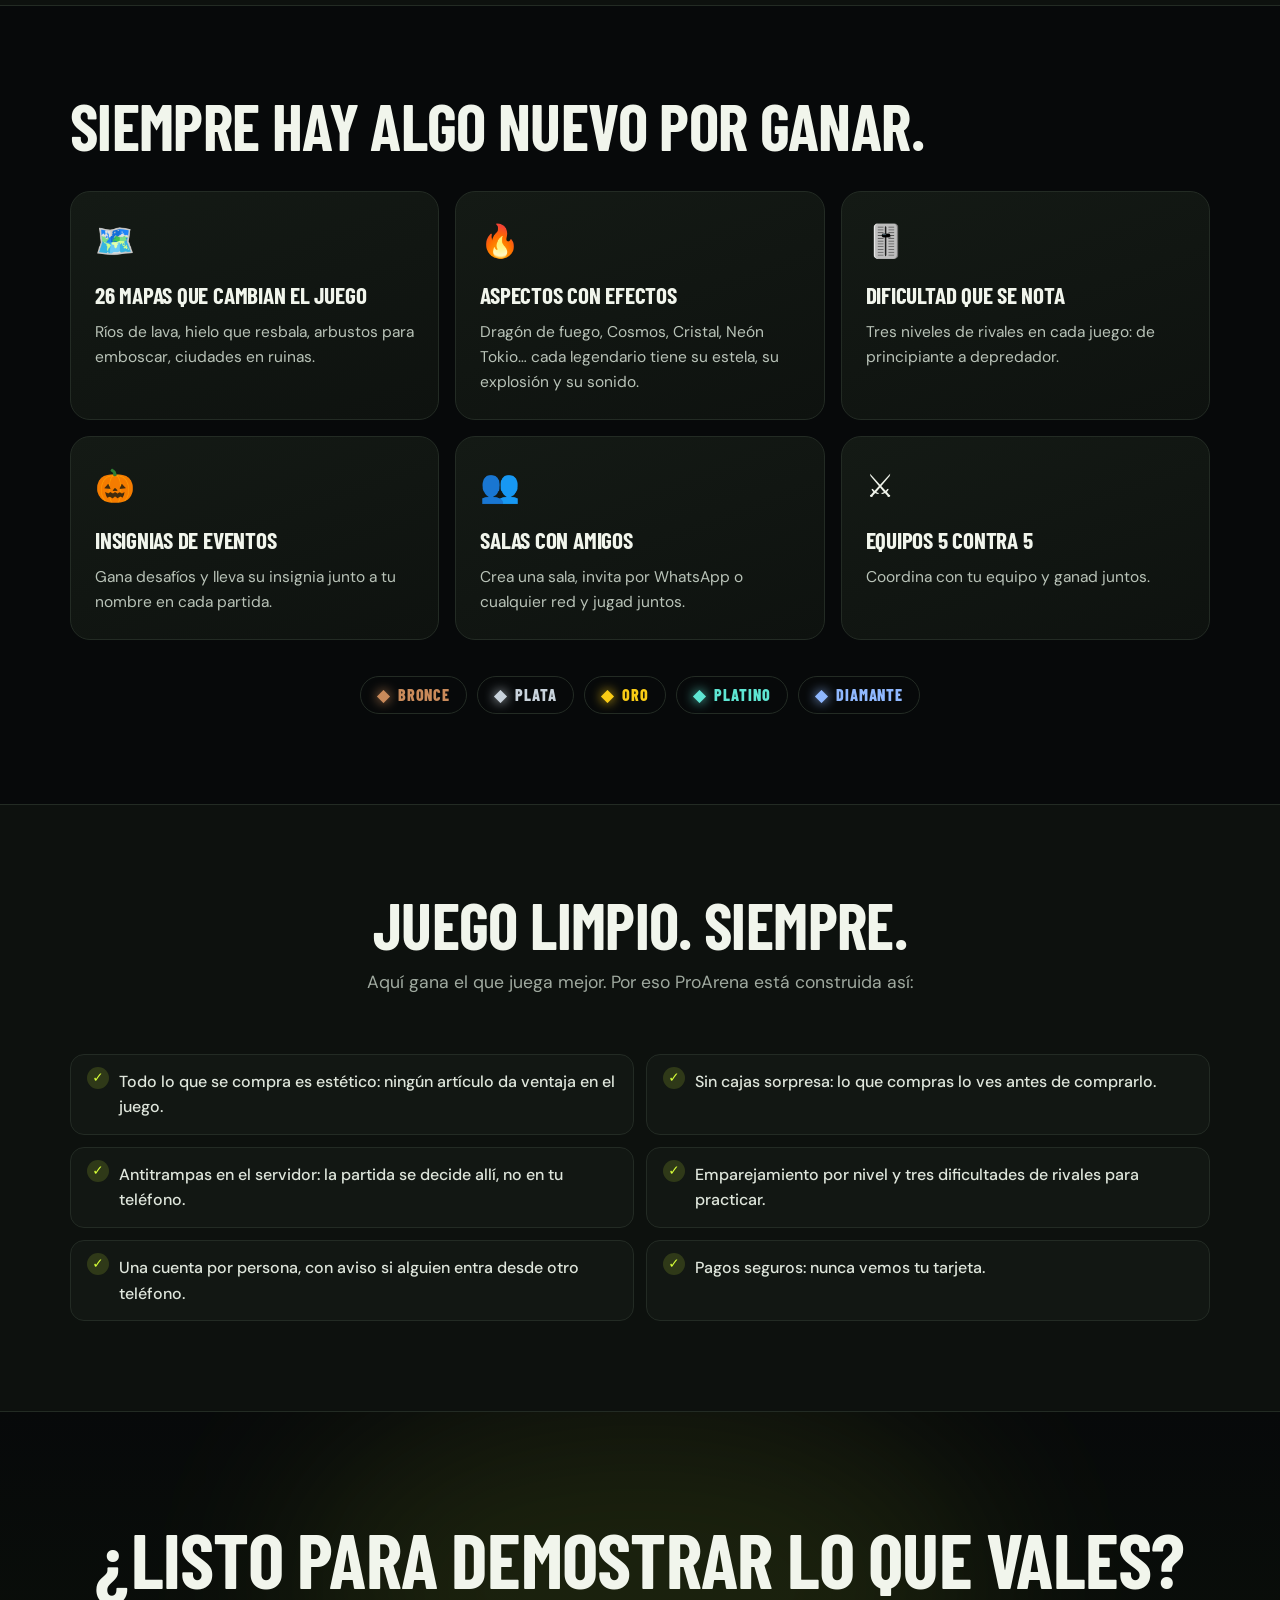
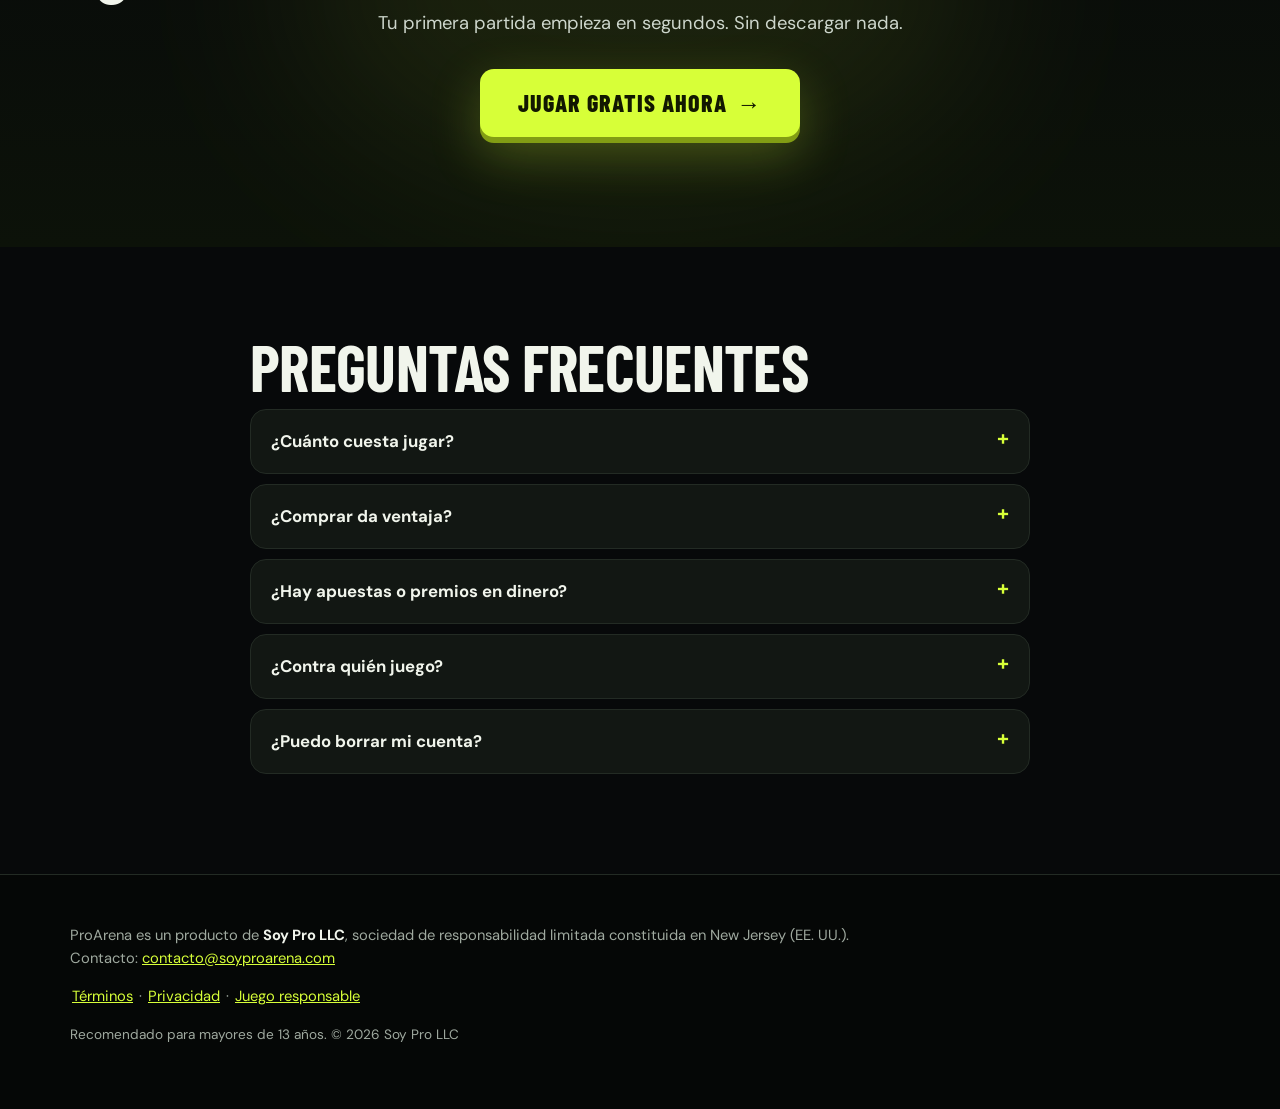
==== commit d504cb82: "Contacto: contacto@soyproarena.com en lugar del Gmail" ====
--- a/index.html
+++ b/index.html
@@ -89,7 +89,7 @@
 </main>
 
 <footer><div class="wrap foot">
-  <p>ProArena es un producto de <b>Soy Pro LLC</b>, sociedad de responsabilidad limitada constituida en New Jersey (EE. UU.).<br>Contacto: <a href="mailto:soyprollc1@gmail.com">soyprollc1@gmail.com</a></p>
+  <p>ProArena es un producto de <b>Soy Pro LLC</b>, sociedad de responsabilidad limitada constituida en New Jersey (EE. UU.).<br>Contacto: <a href="mailto:contacto@soyproarena.com">contacto@soyproarena.com</a></p>
   <p class="links2"><a href="legal/terminos.html">Términos</a> · <a href="legal/privacidad.html">Privacidad</a> · <a href="legal/juego-responsable.html">Juego responsable</a></p>
   <p class="muted">Recomendado para mayores de 13 años. © 2026 Soy Pro LLC</p>
 </div></footer>
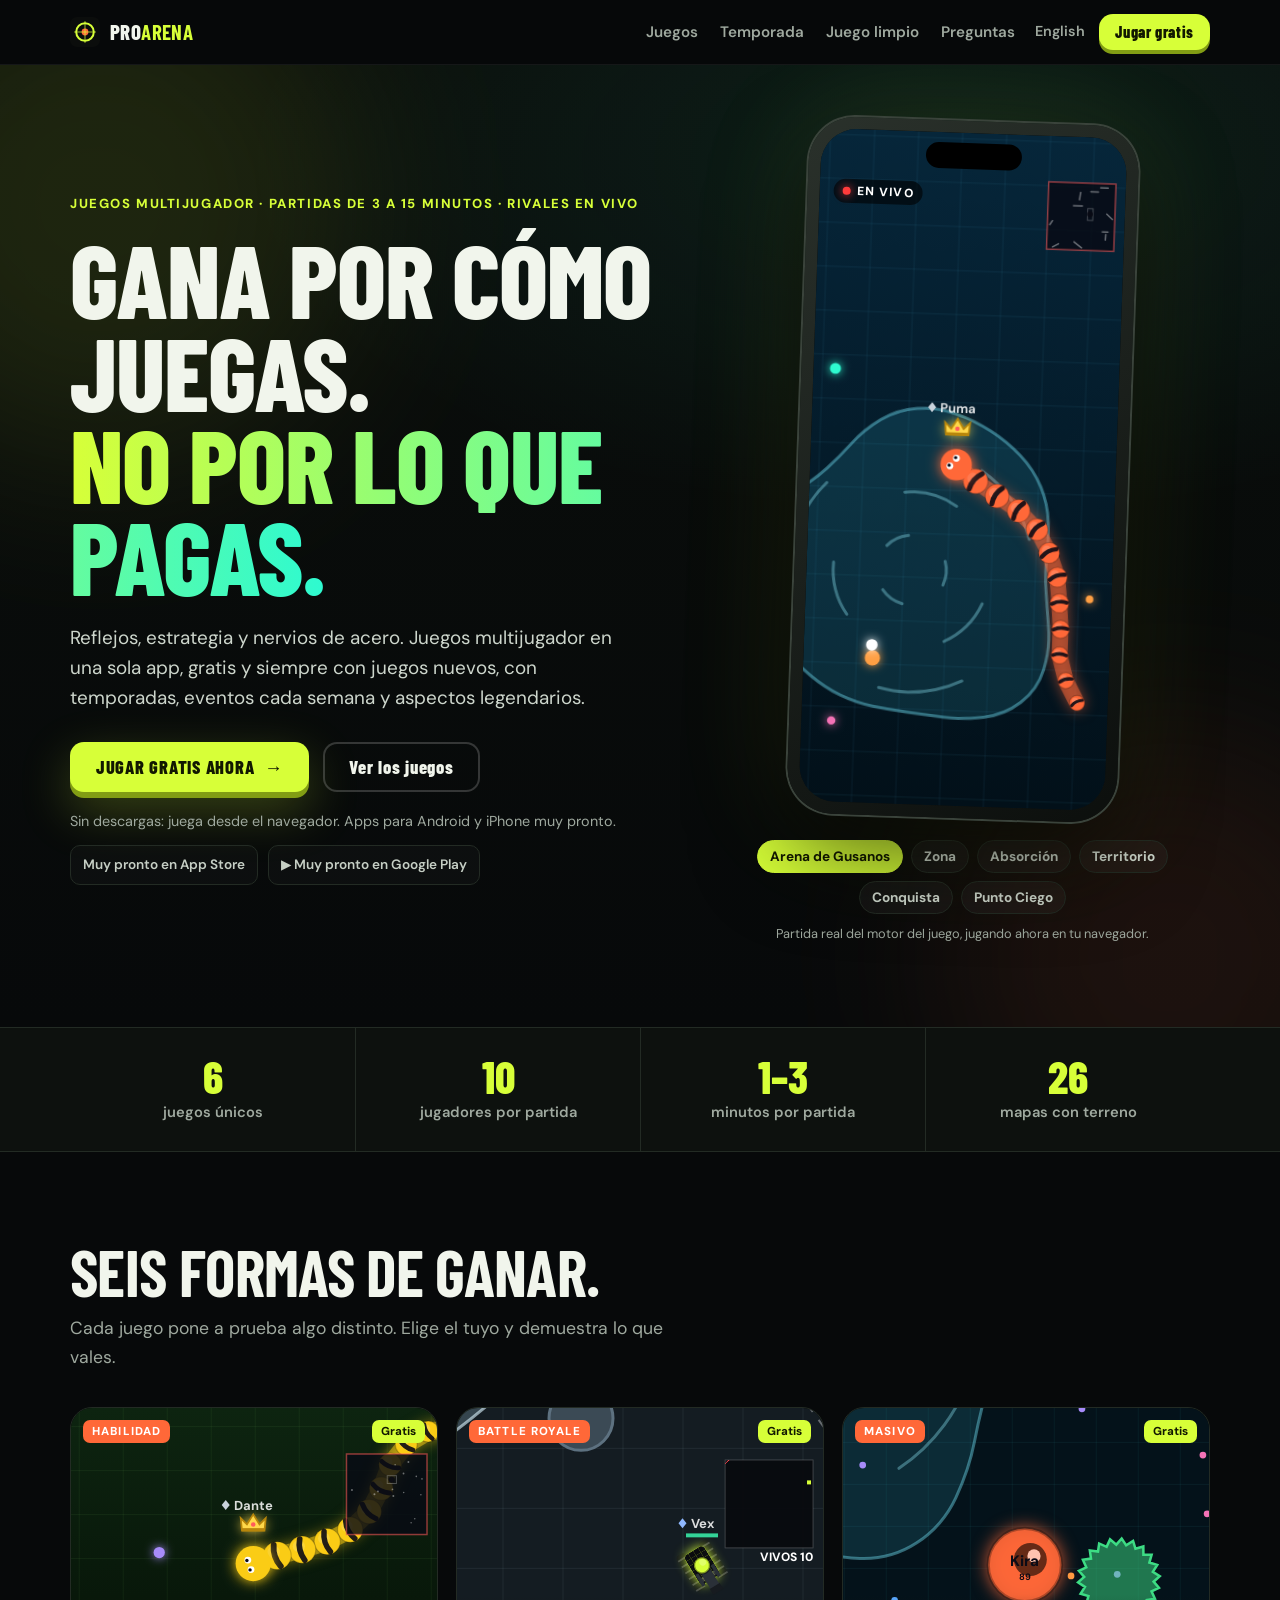
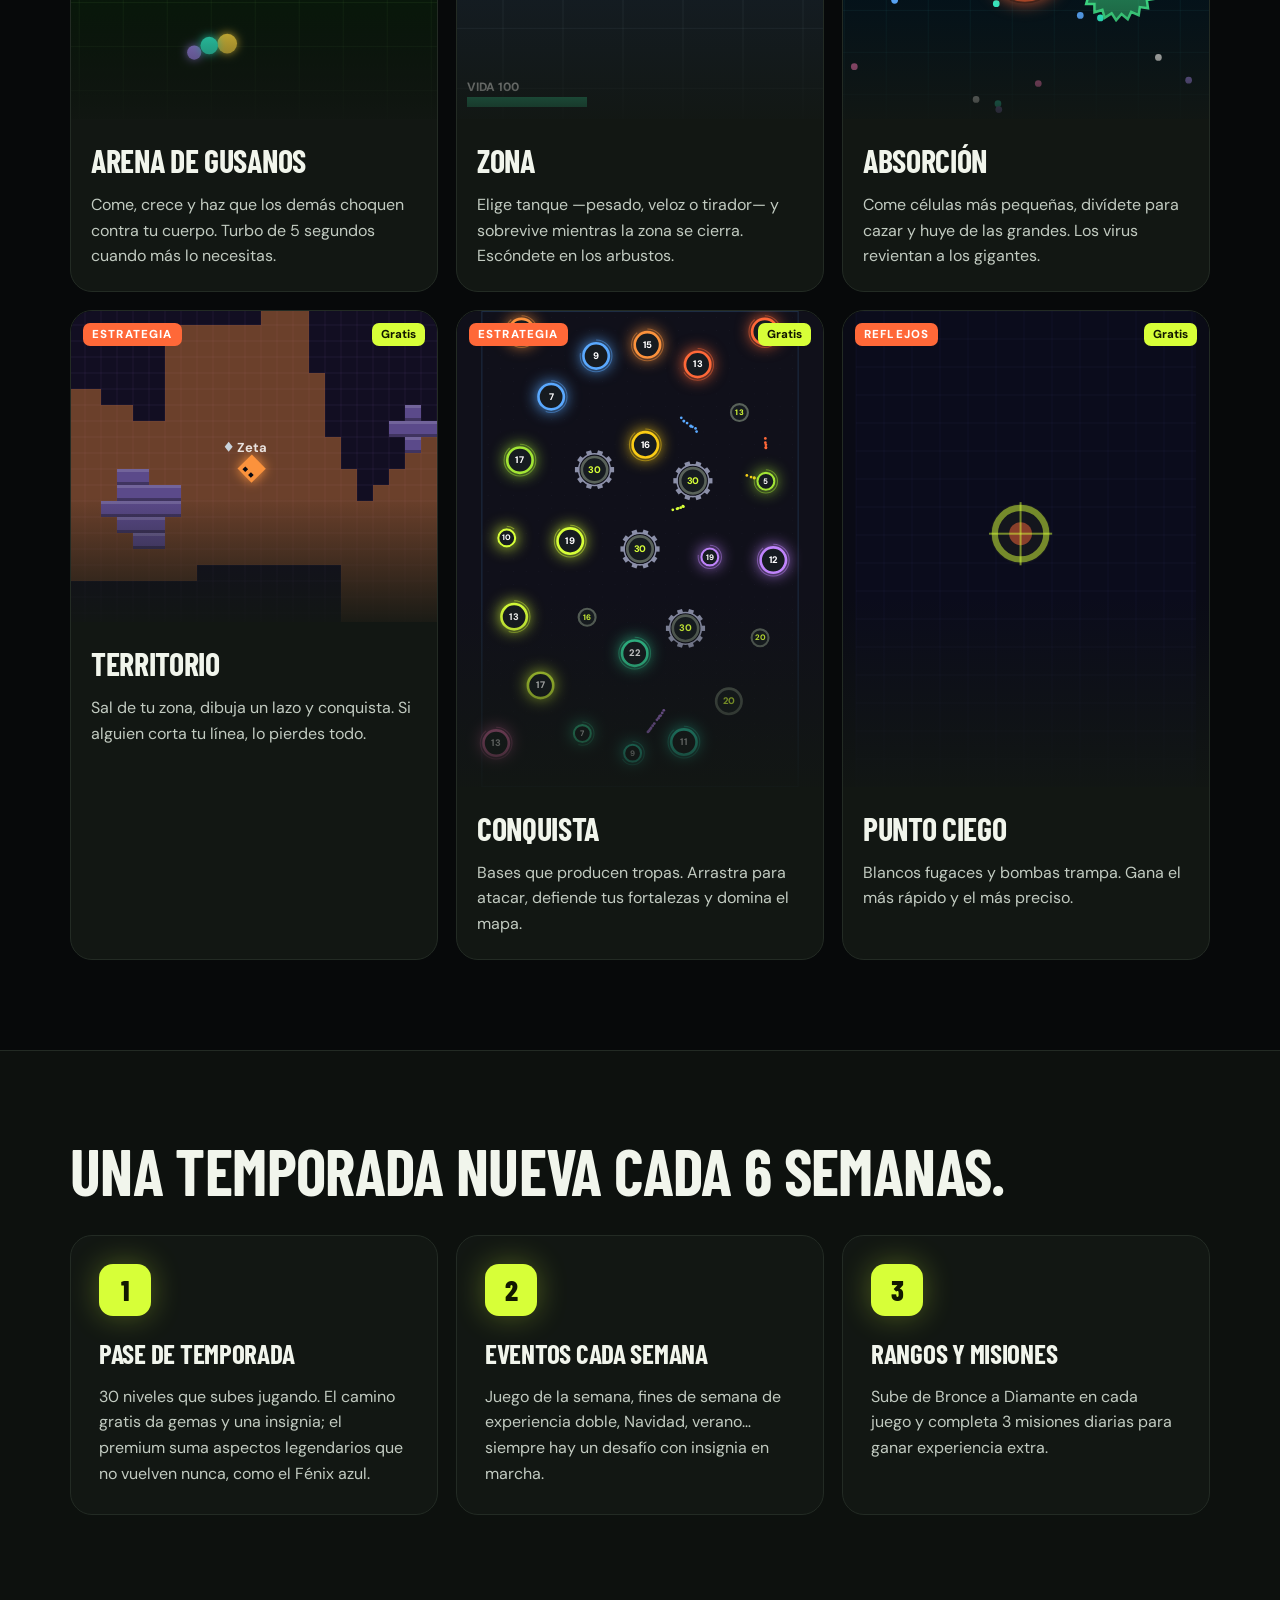
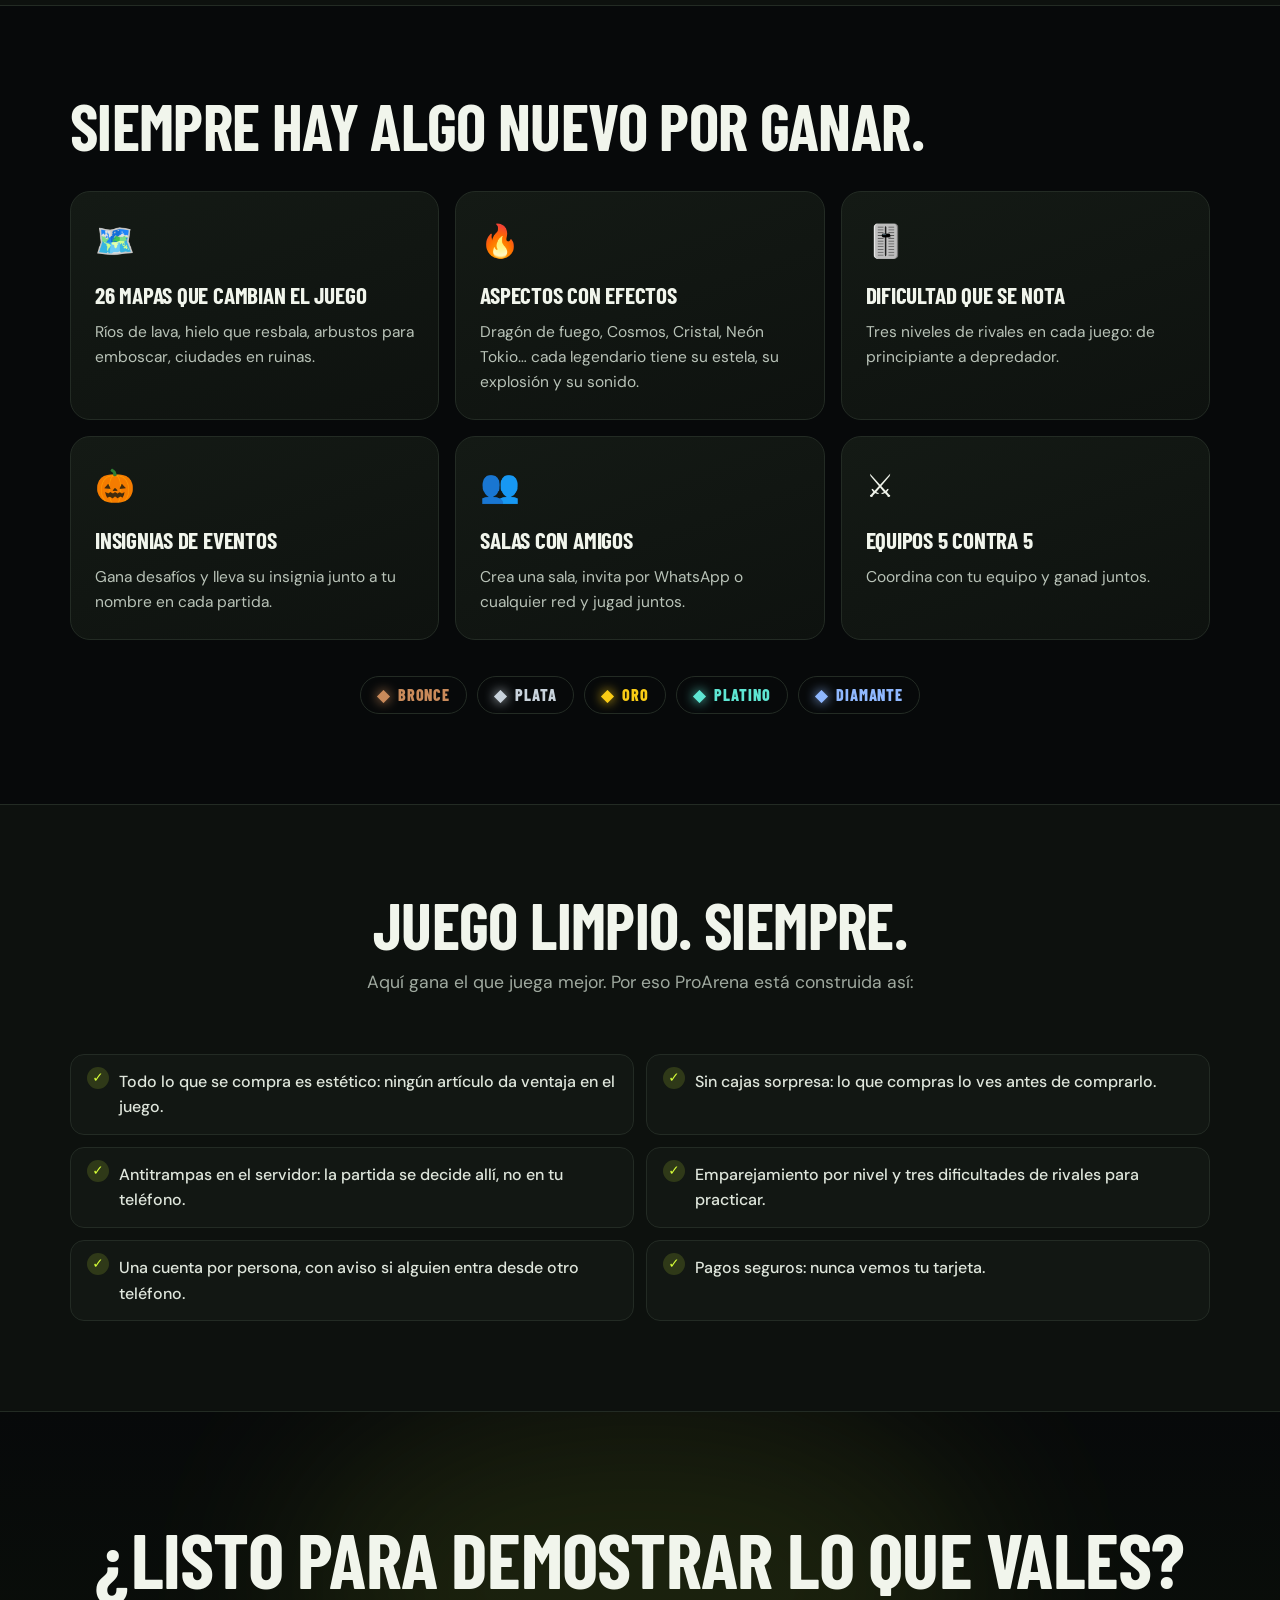
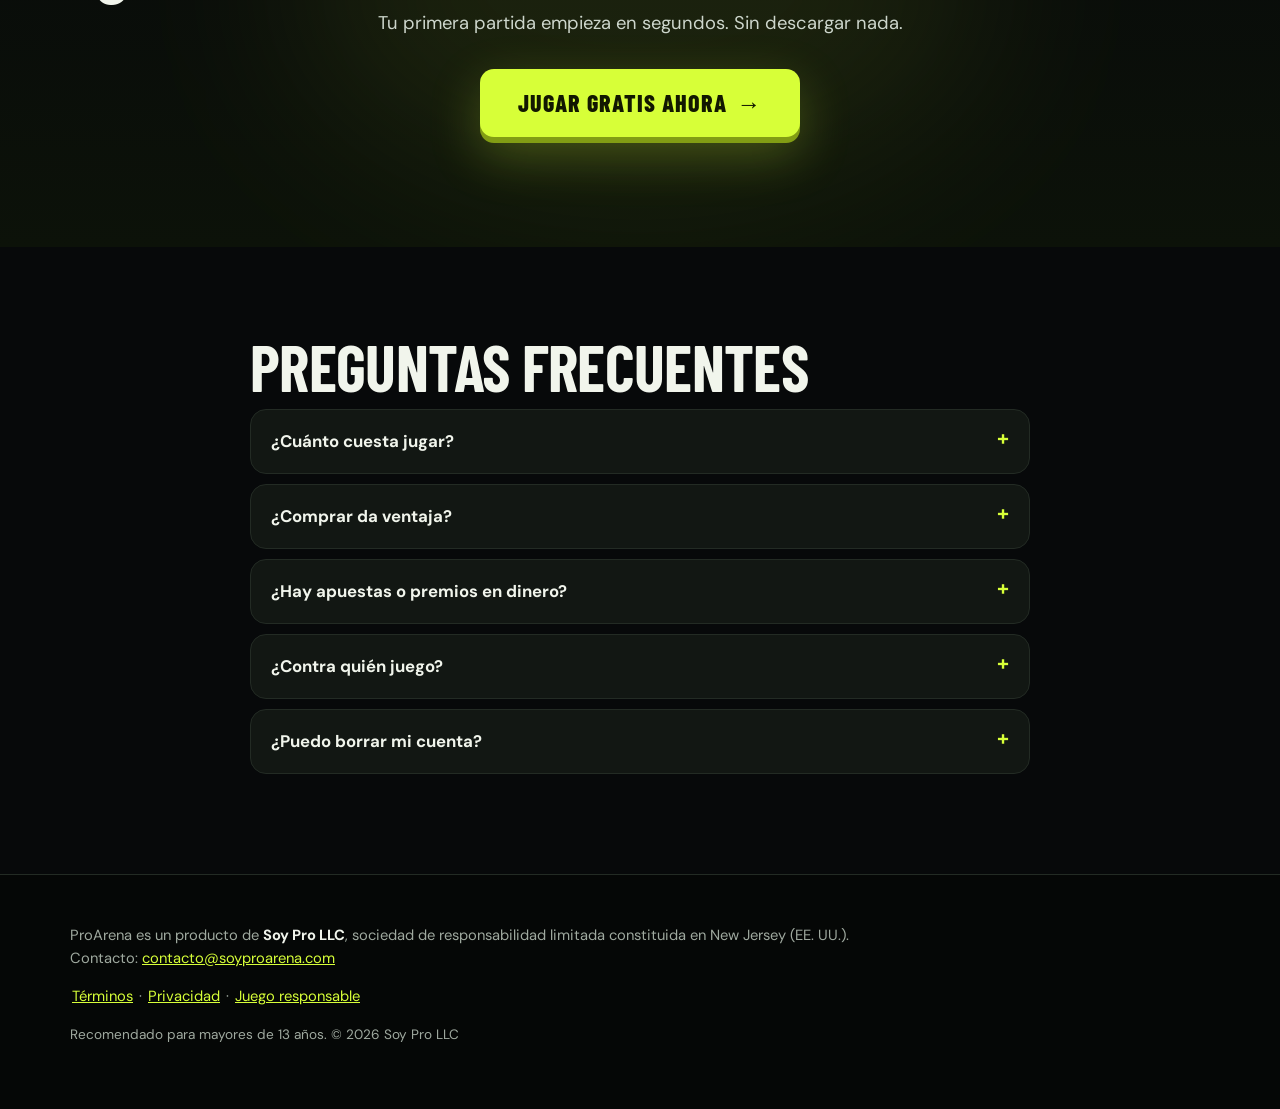
==== commit e19e1dd8: "SEO: títulos y descripciones con palabras clave, canonical y hreflang, imagen para compartir, datos " ====
--- a/index.html
+++ b/index.html
@@ -3,9 +3,16 @@
 <head>
 <meta charset="utf-8">
 <meta name="viewport" content="width=device-width, initial-scale=1, viewport-fit=cover">
-<title>ProArena · Juegos multijugador en vivo, gratis</title>
-<meta name="description" content="Juegos multijugador en vivo: gusanos, tanques, conquista, territorio y más. Partidas de 3 a 15 minutos contra rivales reales. Gratis. Por Soy Pro LLC.">
-<meta property="og:title" content="ProArena · Juegos multijugador en vivo, gratis"><meta property="og:description" content="Juegos multijugador en vivo: gusanos, tanques, conquista, territorio y más. Partidas de 3 a 15 minutos contra rivales reales. Gratis. Por Soy Pro LLC."><meta property="og:type" content="website">
+<title>ProArena · Juegos multijugador online gratis: gusanos, battle royale y estrategia</title>
+<meta name="description" content="Juega gratis en el navegador a juegos multijugador en vivo: Arena de Gusanos, battle royale de tanques, absorción de células, territorio y conquista. Partidas de 3 a 15 minutos contra rivales reales. Sin apuestas: lo que se compra es solo estético.">
+<meta name="robots" content="index, follow, max-image-preview:large">
+<link rel="canonical" href="https://soyproarena.com/">
+<link rel="alternate" hreflang="es" href="https://soyproarena.com/"><link rel="alternate" hreflang="en" href="https://soyproarena.com/en.html"><link rel="alternate" hreflang="x-default" href="https://soyproarena.com/">
+<meta property="og:type" content="website"><meta property="og:site_name" content="ProArena"><meta property="og:locale" content="es_ES"><meta property="og:locale:alternate" content="en_US">
+<meta property="og:url" content="https://soyproarena.com/"><meta property="og:title" content="ProArena · Juegos multijugador online gratis: gusanos, battle royale y estrategia"><meta property="og:description" content="Juega gratis en el navegador a juegos multijugador en vivo: Arena de Gusanos, battle royale de tanques, absorción de células, territorio y conquista. Partidas de 3 a 15 minutos contra rivales reales. Sin apuestas: lo que se compra es solo estético.">
+<meta property="og:image" content="https://soyproarena.com/og-es.jpg"><meta property="og:image:width" content="1200"><meta property="og:image:height" content="630"><meta property="og:image:alt" content="ProArena: partida en vivo de Arena de Gusanos">
+<meta name="twitter:card" content="summary_large_image"><meta name="twitter:title" content="ProArena · Juegos multijugador online gratis: gusanos, battle royale y estrategia"><meta name="twitter:description" content="Juega gratis en el navegador a juegos multijugador en vivo: Arena de Gusanos, battle royale de tanques, absorción de células, territorio y conquista. Partidas de 3 a 15 minutos contra rivales reales. Sin apuestas: lo que se compra es solo estético."><meta name="twitter:image" content="https://soyproarena.com/og-es.jpg">
+<script type="application/ld+json">{"@context": "https://schema.org", "@graph": [{"@type": "Organization", "@id": "https://soyproarena.com/#org", "name": "Soy Pro LLC", "url": "https://soyproarena.com/", "logo": "https://soyproarena.com/icon.svg", "email": "contacto@soyproarena.com", "address": {"@type": "PostalAddress", "addressRegion": "NJ", "addressCountry": "US"}}, {"@type": "WebSite", "@id": "https://soyproarena.com/#web", "url": "https://soyproarena.com/", "name": "ProArena", "inLanguage": ["es", "en"], "publisher": {"@id": "https://soyproarena.com/#org"}}, {"@type": "VideoGame", "@id": "https://soyproarena.com/#game", "name": "ProArena", "url": "https://juego.soyproarena.com/", "description": "Juega gratis en el navegador a juegos multijugador en vivo: Arena de Gusanos, battle royale de tanques, absorción de células, territorio y conquista. Partidas de 3 a 15 minutos contra rivales reales. Sin apuestas: lo que se compra es solo estético.", "image": "https://soyproarena.com/og-es.jpg", "inLanguage": ["es", "en"], "genre": ["Multijugador", "Battle royale", "Estrategia", "Habilidad", "Arcade"], "gamePlatform": ["Web browser", "Android", "iOS"], "applicationCategory": "GameApplication", "operatingSystem": "Web, Android, iOS", "playMode": "MultiPlayer", "author": {"@id": "https://soyproarena.com/#org"}, "publisher": {"@id": "https://soyproarena.com/#org"}, "offers": {"@type": "Offer", "price": "0", "priceCurrency": "USD", "availability": "https://schema.org/InStock"}, "contentRating": "13+"}, {"@type": "FAQPage", "@id": "https://soyproarena.com/#faq", "mainEntity": [{"@type": "Question", "name": "¿Cuánto cuesta jugar?", "acceptedAnswer": {"@type": "Answer", "text": "Nada. Todos los juegos, todos los mapas y las temporadas son gratis. Opcionalmente puedes comprar gemas para aspectos o el pase premium de temporada."}}, {"@type": "Question", "name": "¿Comprar da ventaja?", "acceptedAnswer": {"@type": "Answer", "text": "No. Todo lo que se vende es estético: colores, aspectos, efectos e insignias. En la partida todos tienen las mismas condiciones."}}, {"@type": "Question", "name": "¿Hay apuestas o premios en dinero?", "acceptedAnswer": {"@type": "Answer", "text": "No. ProArena no tiene apuestas, casino, lotería ni premios en dinero. Se juega por diversión, por el rango y por las insignias."}}, {"@type": "Question", "name": "¿Contra quién juego?", "acceptedAnswer": {"@type": "Answer", "text": "Contra jugadores reales en vivo. Si en tu partida faltan jugadores, la completamos con rivales controlados por el juego, que puedes reconocer porque llevan la etiqueta BOT."}}, {"@type": "Question", "name": "¿Puedo borrar mi cuenta?", "acceptedAnswer": {"@type": "Answer", "text": "Sí, cuando quieras, desde tu Perfil en la app. Se borran tus datos."}}]}]}</script>
 <meta name="theme-color" content="#0b0e0c">
 <link rel="icon" href="icon.svg">
 <link rel="preconnect" href="https://fonts.googleapis.com"><link rel="preconnect" href="https://fonts.gstatic.com" crossorigin>
@@ -60,7 +67,7 @@
 
 <section id="como" class="sec sec-alt"><div class="wrap">
   <h2>Una temporada nueva cada 6 semanas.</h2>
-  <div class="steps"><div class="step"><b>1</b><h3>Pase de temporada</h3><p>30 niveles que subes jugando. El camino gratis da gemas y una insignia; el premium suma aspectos legendarios que no vuelven nunca, como el Fénix azul.</p></div><div class="step"><b>2</b><h3>Eventos cada semana</h3><p>Juego de la semana, fines de semana de experiencia doble, Halloween, Navidad… siempre hay un desafío con insignia en marcha.</p></div><div class="step"><b>3</b><h3>Rangos y misiones</h3><p>Sube de Bronce a Diamante en cada juego y completa 3 misiones diarias para ganar experiencia extra.</p></div></div>
+  <div class="steps"><div class="step"><b>1</b><h3>Pase de temporada</h3><p>30 niveles que subes jugando. El camino gratis da gemas y una insignia; el premium suma aspectos legendarios que no vuelven nunca, como el Fénix azul.</p></div><div class="step"><b>2</b><h3>Eventos cada semana</h3><p>Juego de la semana, fines de semana de experiencia doble, Navidad, verano… siempre hay un desafío con insignia en marcha.</p></div><div class="step"><b>3</b><h3>Rangos y misiones</h3><p>Sube de Bronce a Diamante en cada juego y completa 3 misiones diarias para ganar experiencia extra.</p></div></div>
 </div></section>
 
 <section class="sec"><div class="wrap">
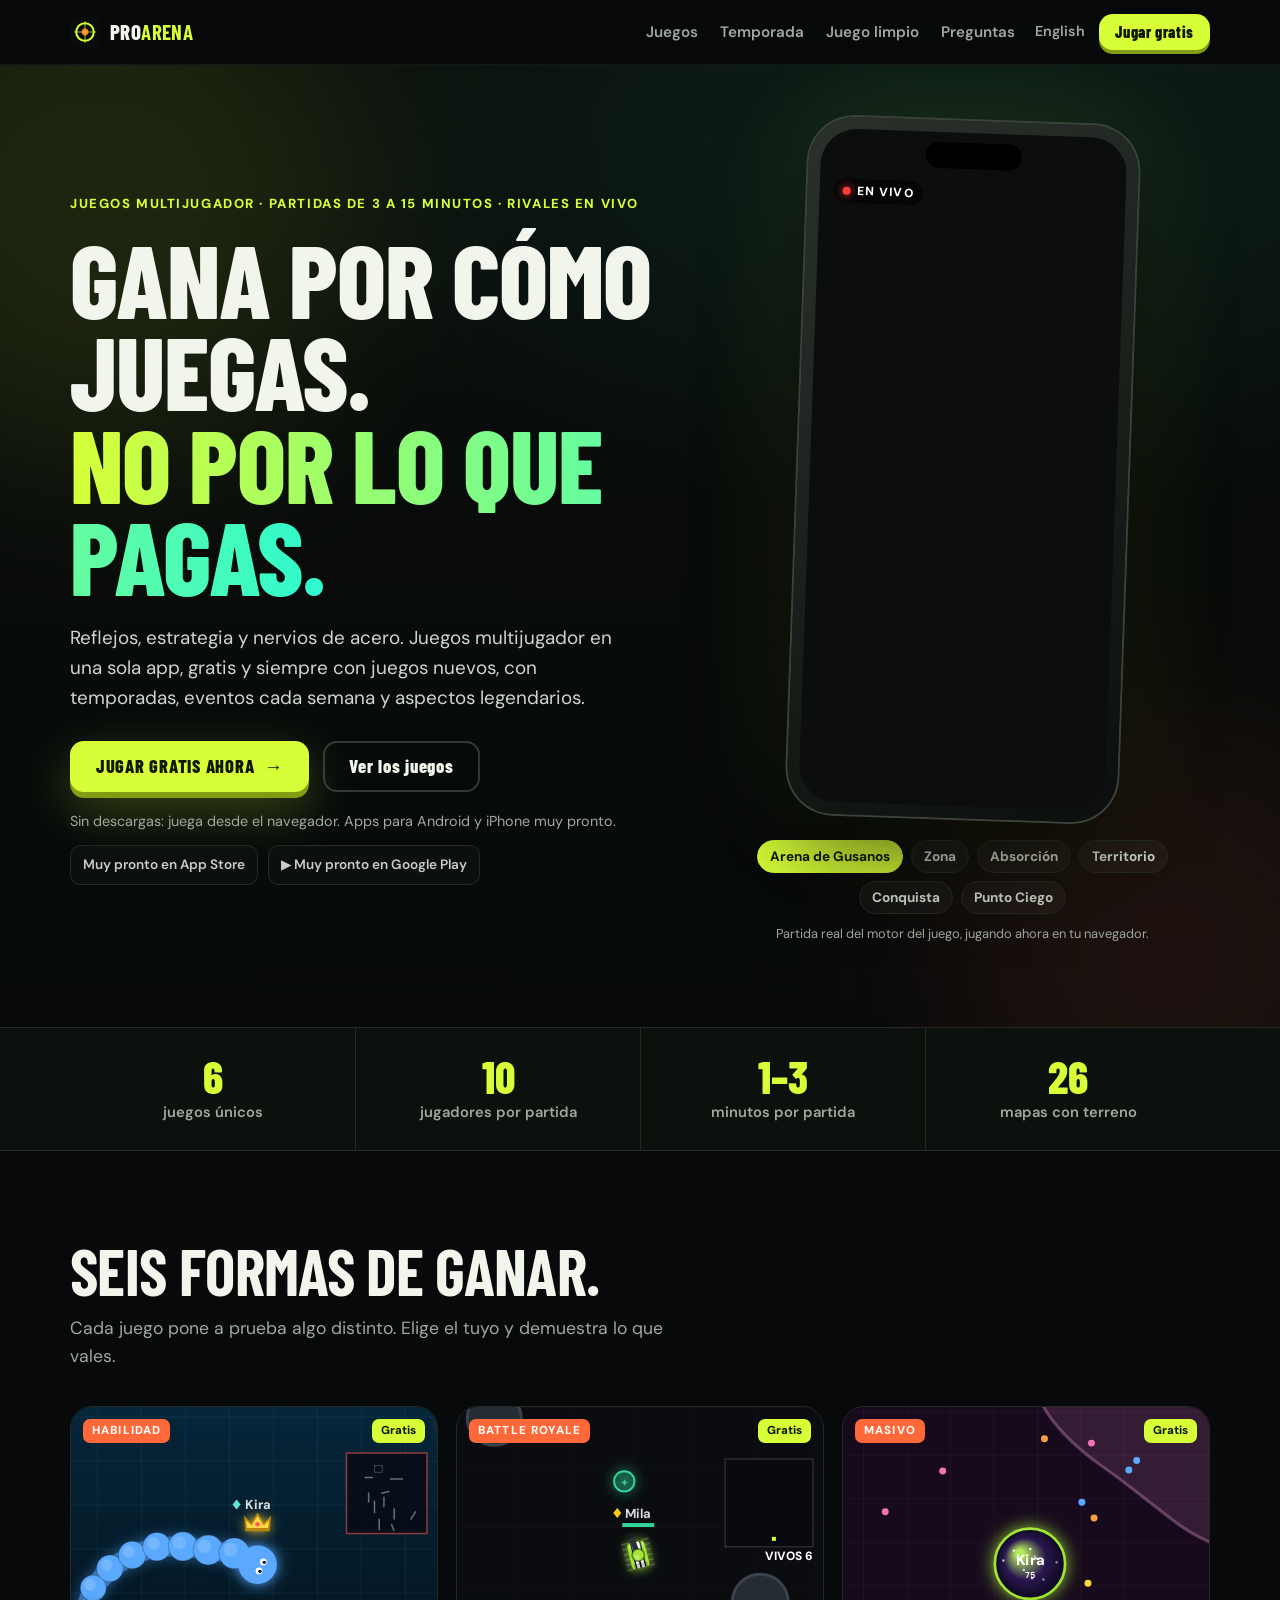
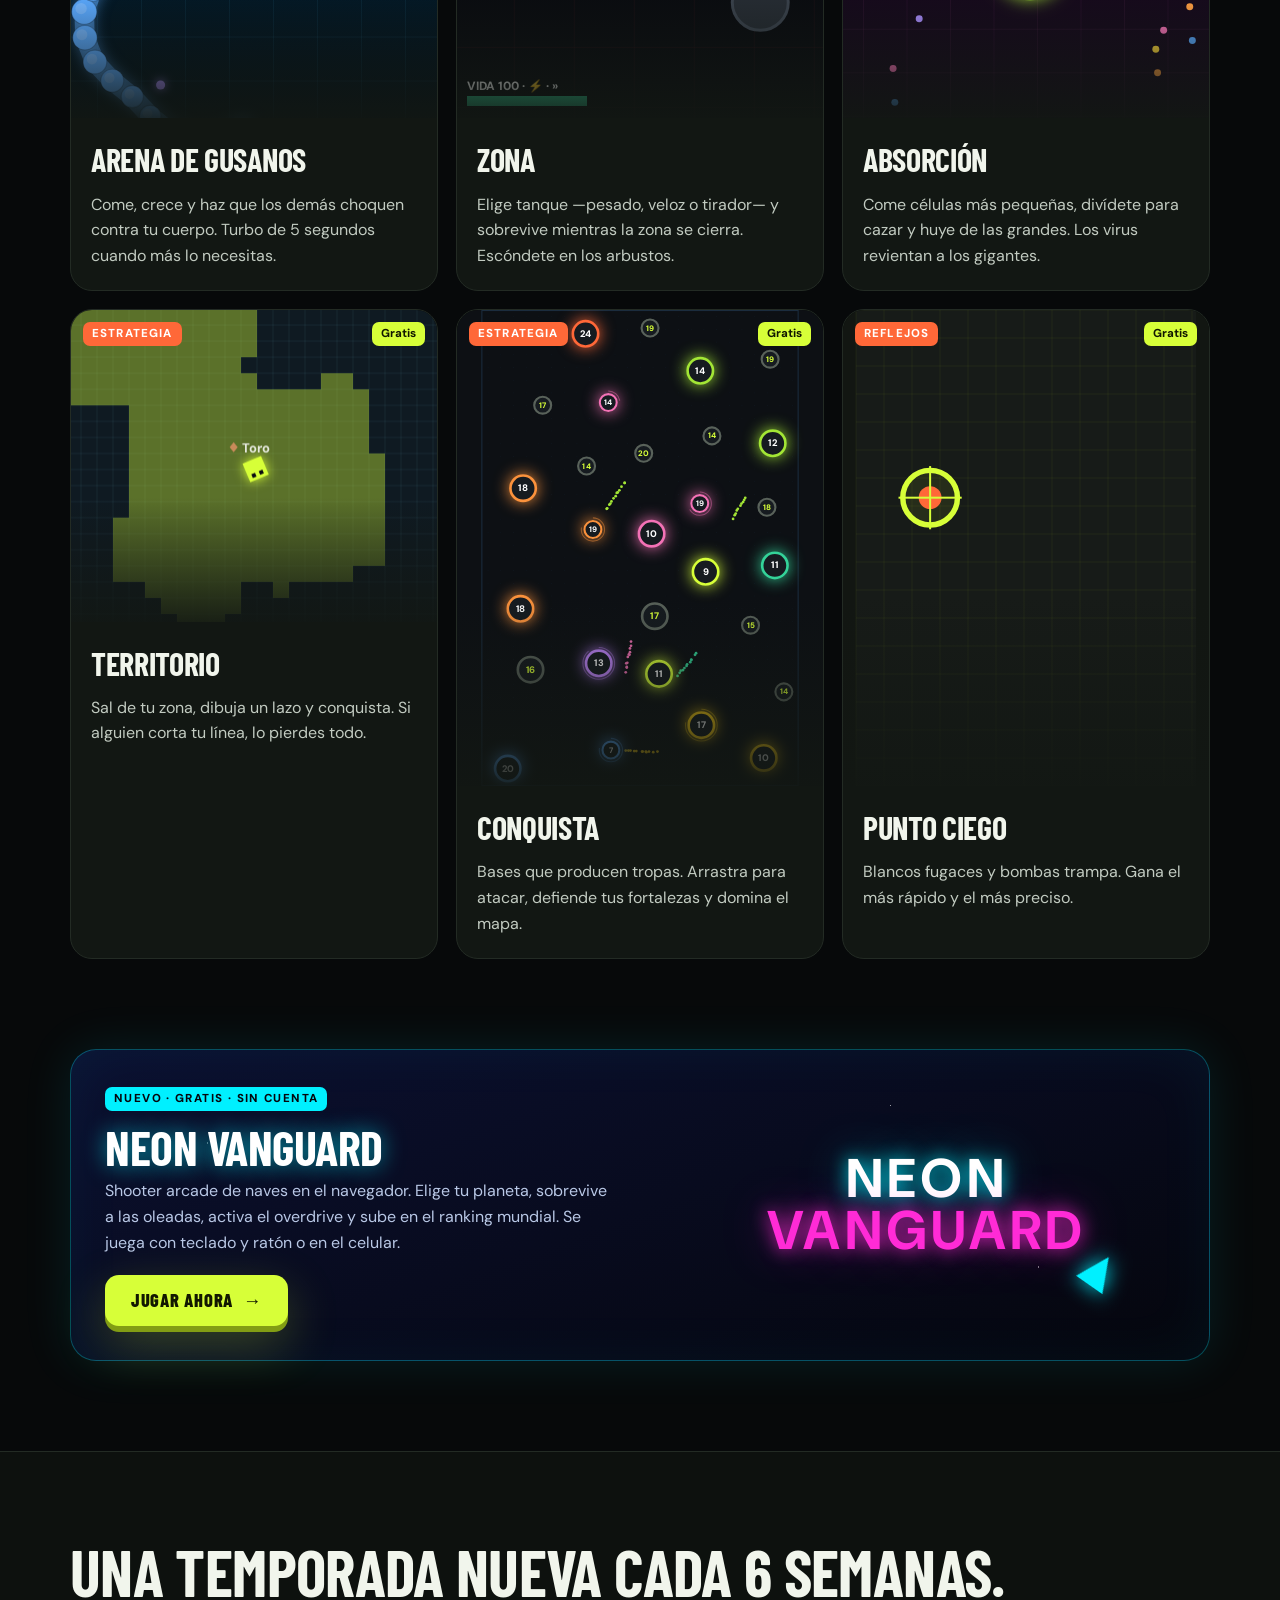
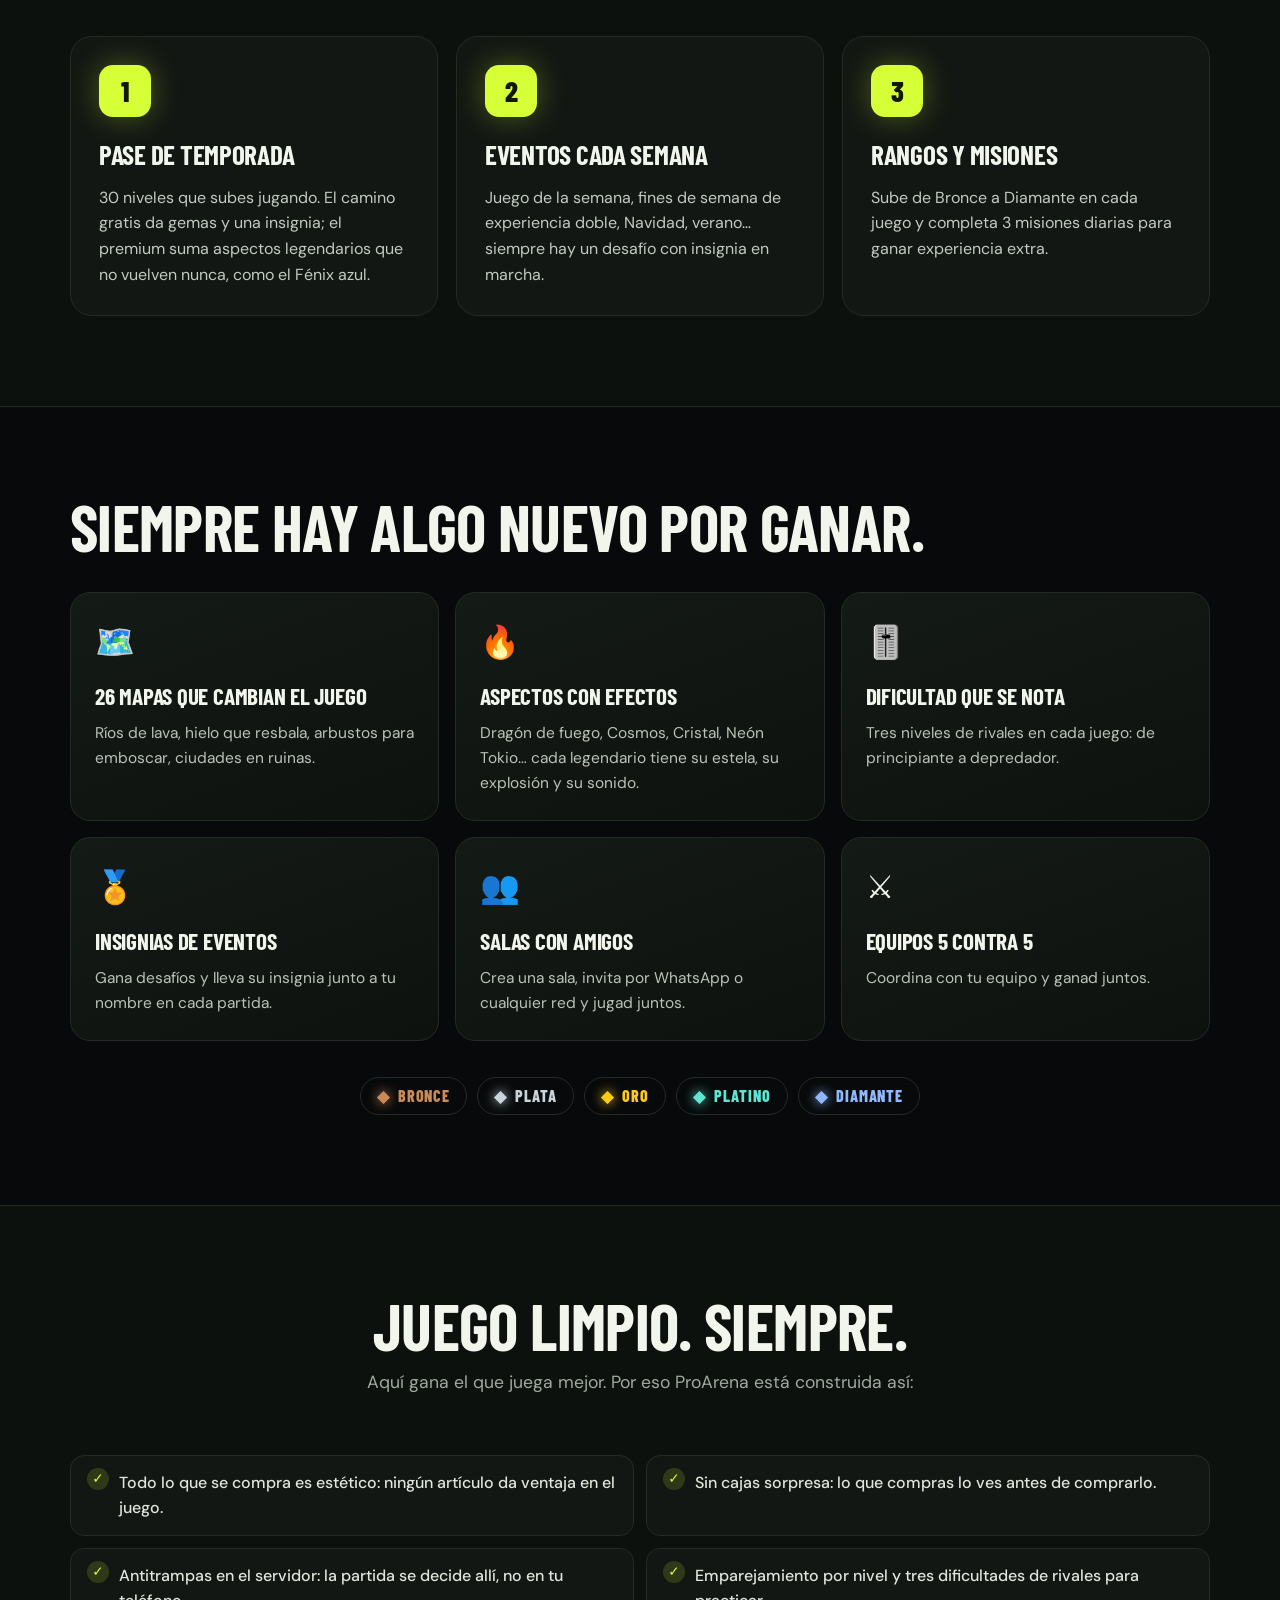
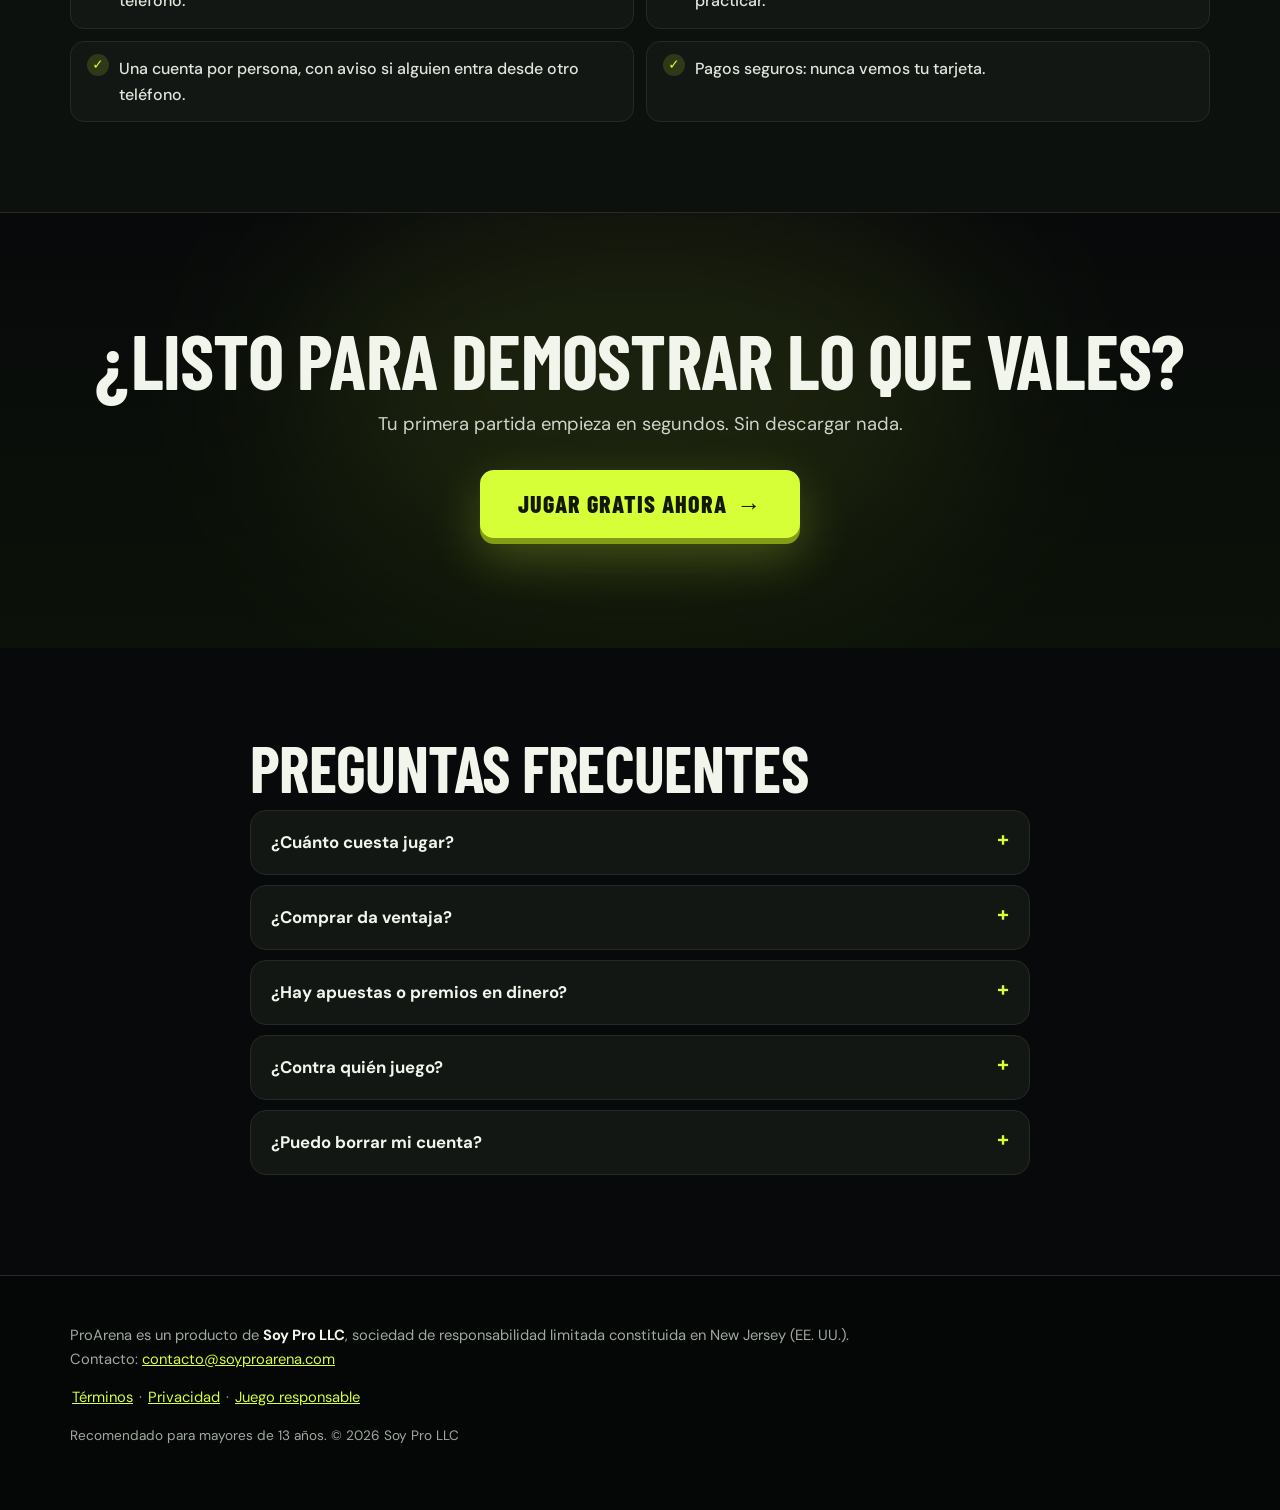
==== commit 3a19a26b: "Neon Vanguard: juego gratis en /neon-vanguard/ y bloque destacado en la portada; insignia sin calaba" ====
--- a/index.html
+++ b/index.html
@@ -65,6 +65,13 @@
   </div>
 </div></section>
 
+<section class="sec nv-sec"><div class="wrap">
+  <a class="nv" href="neon-vanguard/">
+    <div class="nv-txt"><span class="nv-new">NUEVO · GRATIS · SIN CUENTA</span><h2>Neon Vanguard</h2><p>Shooter arcade de naves en el navegador. Elige tu planeta, sobrevive a las oleadas, activa el overdrive y sube en el ranking mundial. Se juega con teclado y ratón o en el celular.</p><span class="btn">JUGAR AHORA <i>→</i></span></div>
+    <div class="nv-art" aria-hidden="true"><b>NEON</b><b>VANGUARD</b><i class="nv-ship"></i></div>
+  </a>
+</div></section>
+
 <section id="como" class="sec sec-alt"><div class="wrap">
   <h2>Una temporada nueva cada 6 semanas.</h2>
   <div class="steps"><div class="step"><b>1</b><h3>Pase de temporada</h3><p>30 niveles que subes jugando. El camino gratis da gemas y una insignia; el premium suma aspectos legendarios que no vuelven nunca, como el Fénix azul.</p></div><div class="step"><b>2</b><h3>Eventos cada semana</h3><p>Juego de la semana, fines de semana de experiencia doble, Navidad, verano… siempre hay un desafío con insignia en marcha.</p></div><div class="step"><b>3</b><h3>Rangos y misiones</h3><p>Sube de Bronce a Diamante en cada juego y completa 3 misiones diarias para ganar experiencia extra.</p></div></div>
@@ -72,7 +79,7 @@
 
 <section class="sec"><div class="wrap">
   <h2>Siempre hay algo nuevo por ganar.</h2>
-  <div class="feats"><div class="feat"><i>🗺️</i><h3>26 mapas que cambian el juego</h3><p>Ríos de lava, hielo que resbala, arbustos para emboscar, ciudades en ruinas.</p></div><div class="feat"><i>🔥</i><h3>Aspectos con efectos</h3><p>Dragón de fuego, Cosmos, Cristal, Neón Tokio… cada legendario tiene su estela, su explosión y su sonido.</p></div><div class="feat"><i>🎚️</i><h3>Dificultad que se nota</h3><p>Tres niveles de rivales en cada juego: de principiante a depredador.</p></div><div class="feat"><i>🎃</i><h3>Insignias de eventos</h3><p>Gana desafíos y lleva su insignia junto a tu nombre en cada partida.</p></div><div class="feat"><i>👥</i><h3>Salas con amigos</h3><p>Crea una sala, invita por WhatsApp o cualquier red y jugad juntos.</p></div><div class="feat"><i>⚔️</i><h3>Equipos 5 contra 5</h3><p>Coordina con tu equipo y ganad juntos.</p></div></div>
+  <div class="feats"><div class="feat"><i>🗺️</i><h3>26 mapas que cambian el juego</h3><p>Ríos de lava, hielo que resbala, arbustos para emboscar, ciudades en ruinas.</p></div><div class="feat"><i>🔥</i><h3>Aspectos con efectos</h3><p>Dragón de fuego, Cosmos, Cristal, Neón Tokio… cada legendario tiene su estela, su explosión y su sonido.</p></div><div class="feat"><i>🎚️</i><h3>Dificultad que se nota</h3><p>Tres niveles de rivales en cada juego: de principiante a depredador.</p></div><div class="feat"><i>🏅</i><h3>Insignias de eventos</h3><p>Gana desafíos y lleva su insignia junto a tu nombre en cada partida.</p></div><div class="feat"><i>👥</i><h3>Salas con amigos</h3><p>Crea una sala, invita por WhatsApp o cualquier red y jugad juntos.</p></div><div class="feat"><i>⚔️</i><h3>Equipos 5 contra 5</h3><p>Coordina con tu equipo y ganad juntos.</p></div></div>
   <div class="tiers"><span style="--c:#c98a5a">Bronce</span><span style="--c:#c9d3dc">Plata</span><span style="--c:#facc15">Oro</span><span style="--c:#5ee6d3">Platino</span><span style="--c:#8fb8ff">Diamante</span></div>
 </div></section>
 
--- a/site.css
+++ b/site.css
@@ -123,3 +123,17 @@
 .links a,.btn,.lang{white-space:nowrap}
 @media(max-width:1000px){.links{display:none}.bar-r{margin-left:auto}}
 .screen.tall{aspect-ratio:3/3.9}
+/* Neon Vanguard: bloque destacado */
+.nv-sec{padding-top:0}
+.nv{display:grid;grid-template-columns:1.1fr 1fr;align-items:center;gap:28px;padding:34px;border-radius:26px;text-decoration:none;color:#e8f6ff;
+  background:radial-gradient(1px 1px at 12% 30%,#fff8 50%,#0000 51%),radial-gradient(1px 1px at 72% 18%,#fff9 50%,#0000 51%),radial-gradient(1.5px 1.5px at 85% 70%,#fff7 50%,#0000 51%),radial-gradient(1px 1px at 40% 80%,#fff6 50%,#0000 51%),linear-gradient(160deg,#0b1030,#05060d);
+  border:1px solid rgba(0,240,255,.3);box-shadow:0 0 50px rgba(0,240,255,.1),inset 0 0 60px rgba(0,240,255,.05);transition:transform .25s,box-shadow .25s}
+.nv:hover{transform:translateY(-3px);box-shadow:0 0 70px rgba(255,43,214,.18),inset 0 0 60px rgba(0,240,255,.06)}
+.nv-new{display:inline-block;font:800 .72rem/1 "DM Sans";letter-spacing:.12em;color:#05060d;background:#00f0ff;padding:6px 9px;border-radius:7px}
+.nv h2{margin:14px 0 8px;font-size:clamp(2rem,4vw,3rem);color:#fff;text-shadow:0 0 22px rgba(0,240,255,.6)}
+.nv p{color:#b9c8e6;margin:0 0 20px;max-width:46ch}
+.nv-art{position:relative;min-height:190px;display:flex;flex-direction:column;align-items:center;justify-content:center;font:900 clamp(2rem,5vw,3.4rem)/.95 "DM Sans",system-ui,sans-serif;letter-spacing:.08em}
+.nv-art b:first-child{color:#fff;text-shadow:0 0 18px rgba(0,240,255,.9),0 0 50px rgba(0,240,255,.4)}
+.nv-art b:nth-child(2){color:#ff2bd6;text-shadow:0 0 18px rgba(255,43,214,.9),0 0 50px rgba(255,43,214,.4)}
+.nv-ship{position:absolute;right:12%;bottom:6%;width:0;height:0;border-left:16px solid transparent;border-right:16px solid transparent;border-bottom:34px solid #00f0ff;filter:drop-shadow(0 0 10px #00f0ff);transform:rotate(35deg)}
+@media (max-width:760px){.nv{grid-template-columns:1fr;padding:24px}.nv-art{min-height:130px;order:-1}}
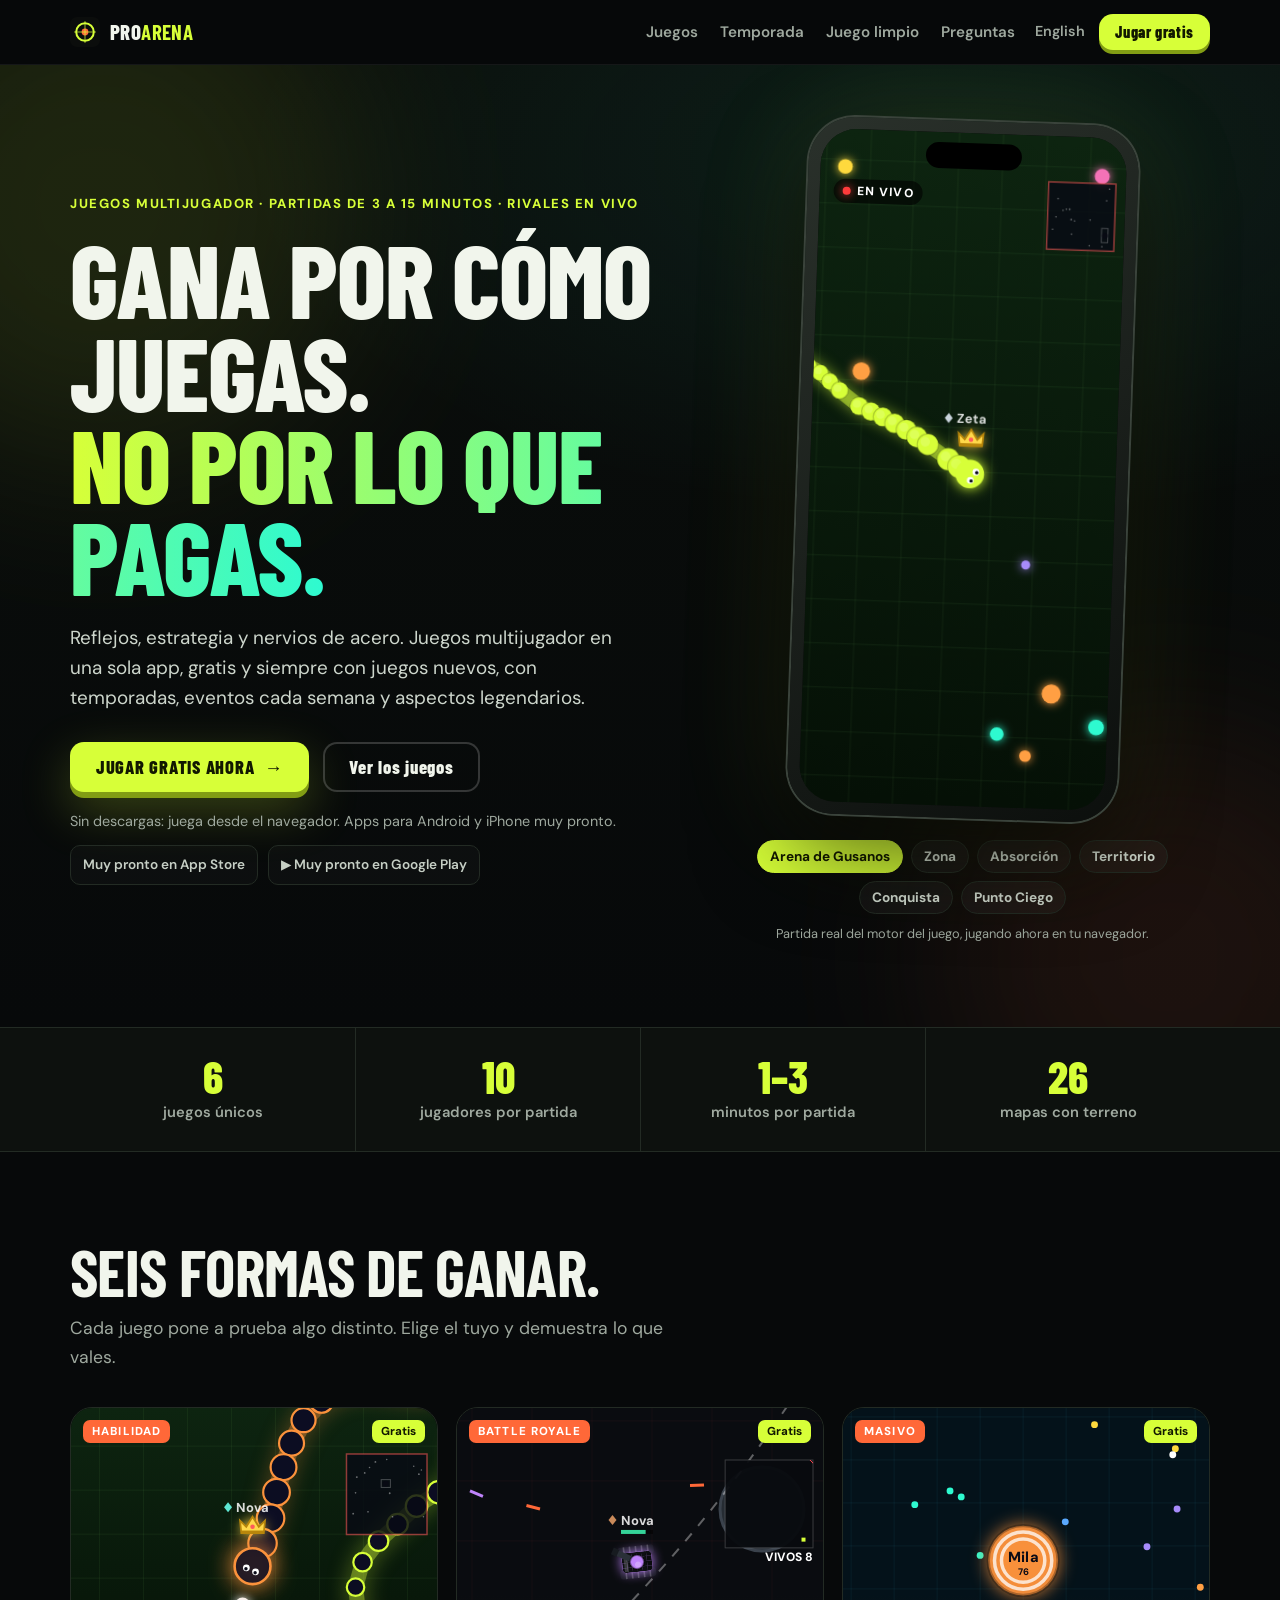
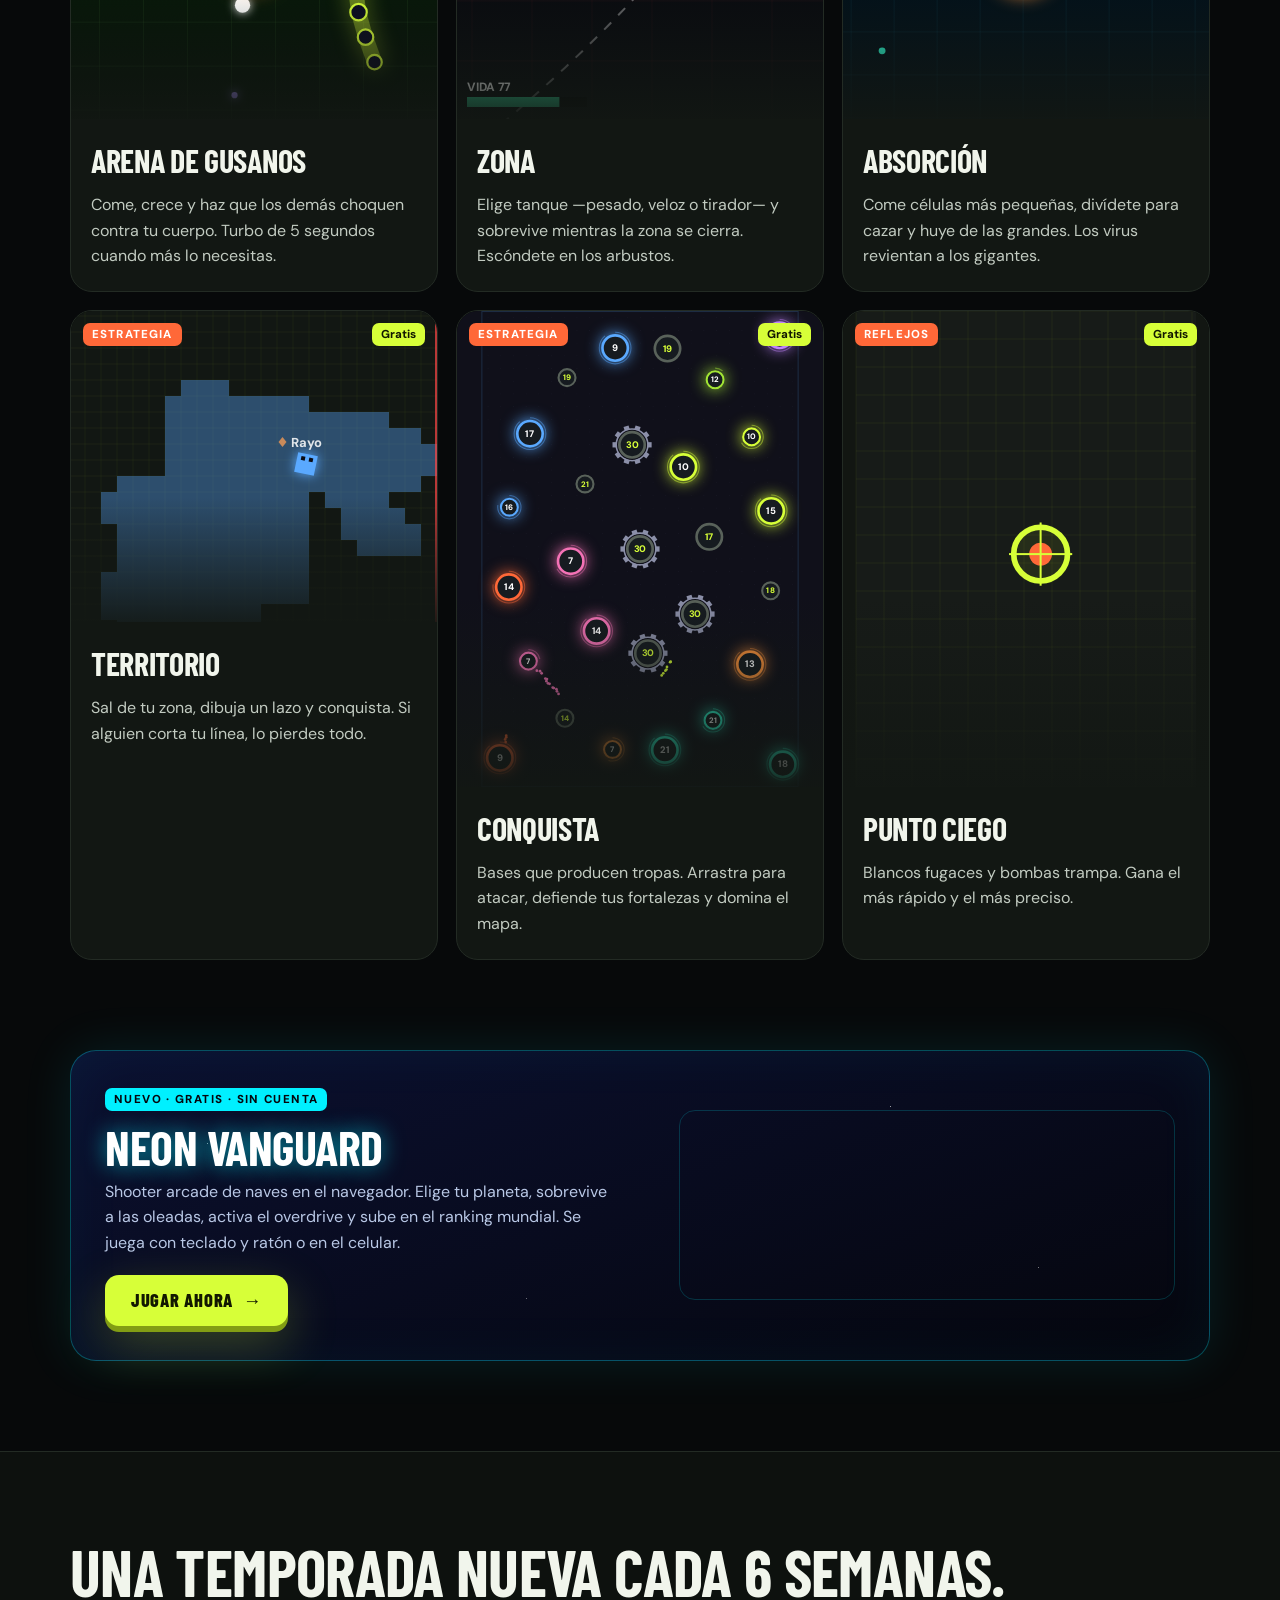
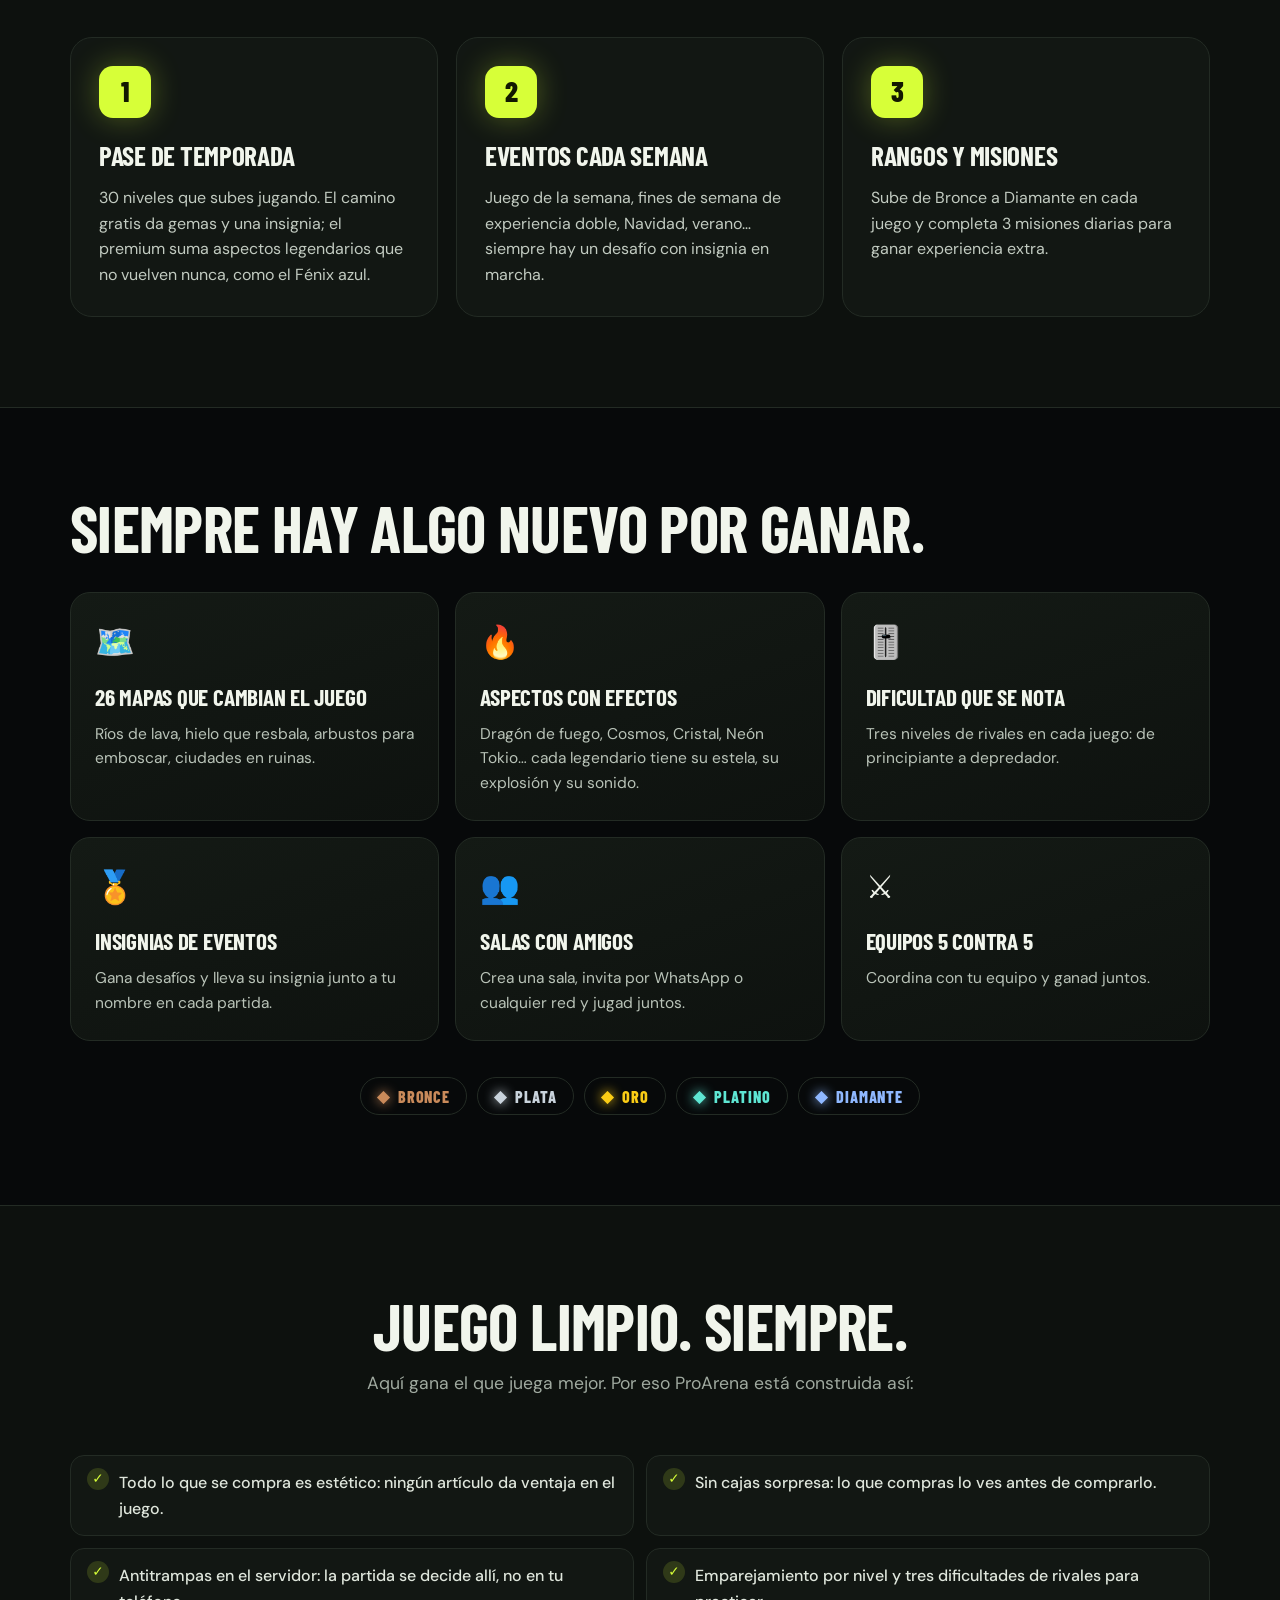
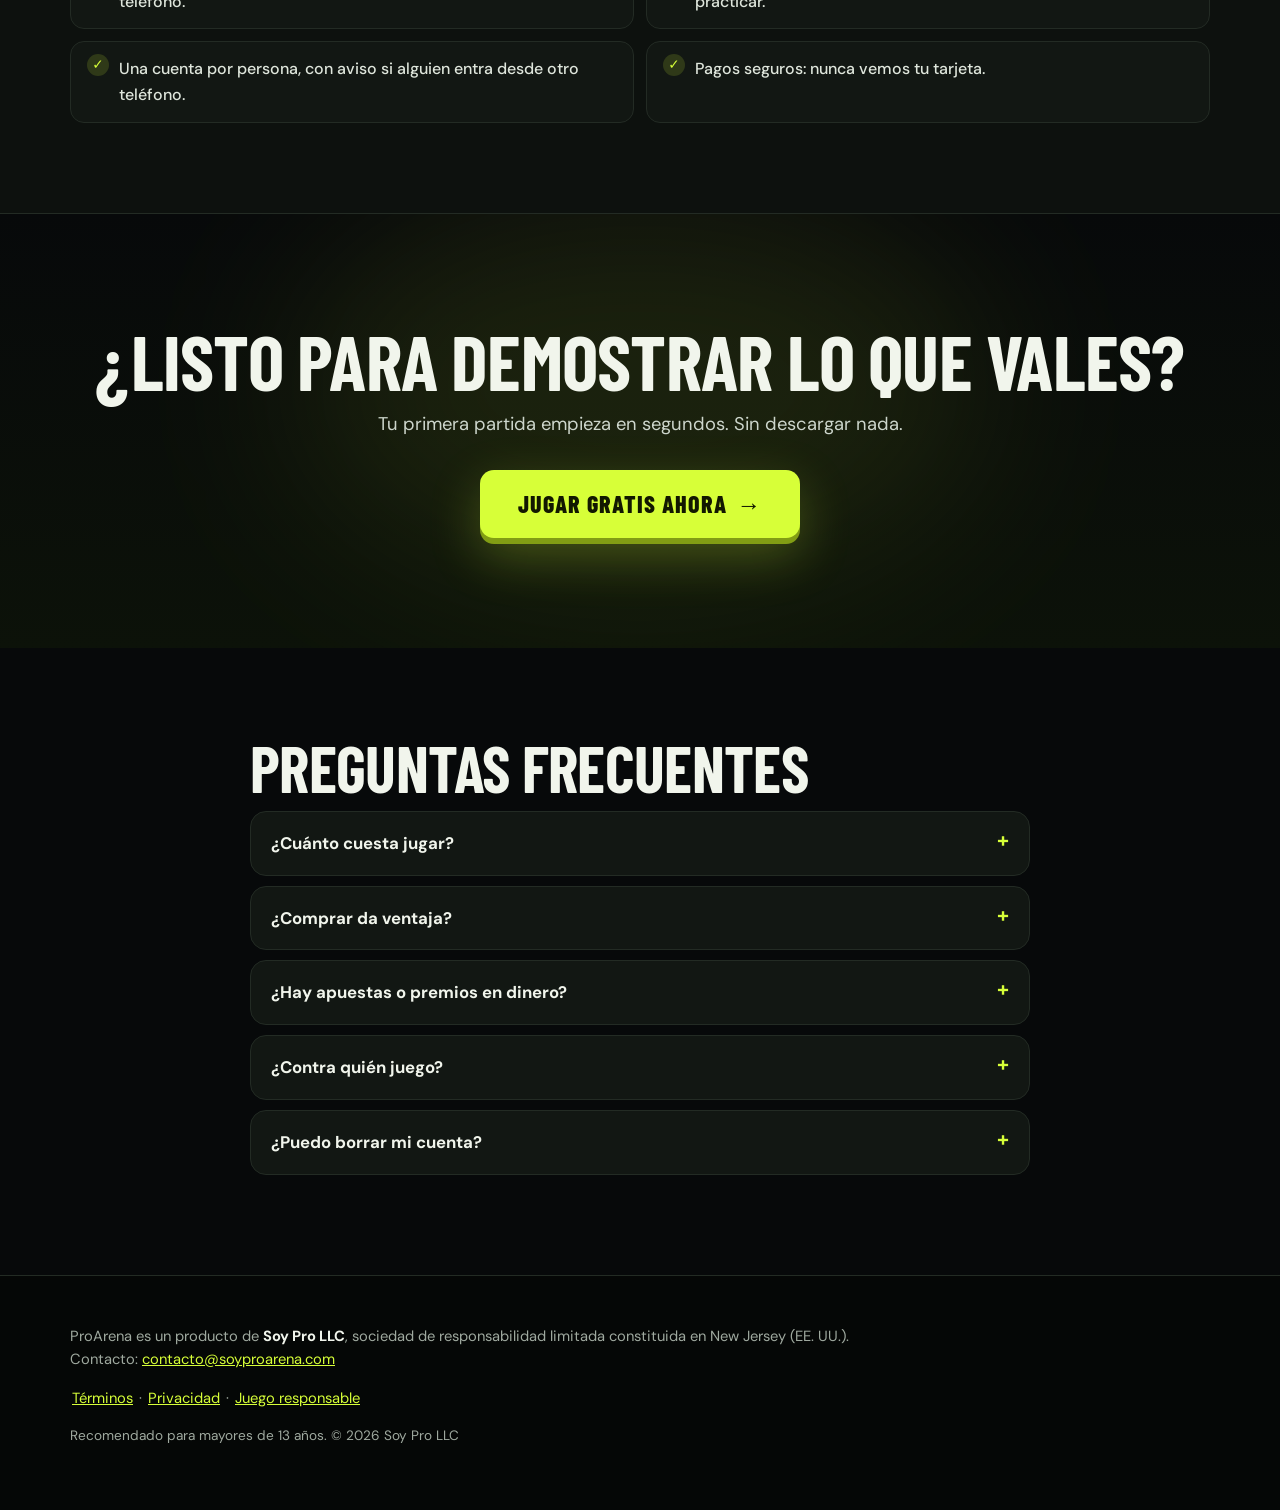
==== commit ae70303c: "Neon Vanguard en portada: escena animada de dos naves en combate en vez del nombre repetido Co-Autho" ====
--- a/index.html
+++ b/index.html
@@ -68,7 +68,7 @@
 <section class="sec nv-sec"><div class="wrap">
   <a class="nv" href="neon-vanguard/">
     <div class="nv-txt"><span class="nv-new">NUEVO · GRATIS · SIN CUENTA</span><h2>Neon Vanguard</h2><p>Shooter arcade de naves en el navegador. Elige tu planeta, sobrevive a las oleadas, activa el overdrive y sube en el ranking mundial. Se juega con teclado y ratón o en el celular.</p><span class="btn">JUGAR AHORA <i>→</i></span></div>
-    <div class="nv-art" aria-hidden="true"><b>NEON</b><b>VANGUARD</b><i class="nv-ship"></i></div>
+    <div class="nv-art" aria-hidden="true"><canvas class="nv-batalla"></canvas></div>
   </a>
 </div></section>
 
@@ -114,5 +114,6 @@
 <script src="engine/worms.js"></script><script src="engine/zone.js"></script><script src="engine/cells.js"></script>
 <script src="engine/territory.js"></script><script src="engine/conquest.js"></script><script src="engine/blind.js"></script>
 <script src="engine/render.js"></script><script src="engine/demo.js"></script>
+<script src="nv-batalla.js?v=1" defer></script>
 </body>
 </html>
--- a/site.css
+++ b/site.css
@@ -137,3 +137,5 @@
 .nv-art b:nth-child(2){color:#ff2bd6;text-shadow:0 0 18px rgba(255,43,214,.9),0 0 50px rgba(255,43,214,.4)}
 .nv-ship{position:absolute;right:12%;bottom:6%;width:0;height:0;border-left:16px solid transparent;border-right:16px solid transparent;border-bottom:34px solid #00f0ff;filter:drop-shadow(0 0 10px #00f0ff);transform:rotate(35deg)}
 @media (max-width:760px){.nv{grid-template-columns:1fr;padding:24px}.nv-art{min-height:130px;order:-1}}
+
+.nv-art{padding:0;border-radius:16px;overflow:hidden;border:1px solid rgba(0,240,255,.18)}.nv-art canvas.nv-batalla{position:absolute;inset:0;width:100%;height:100%;display:block}
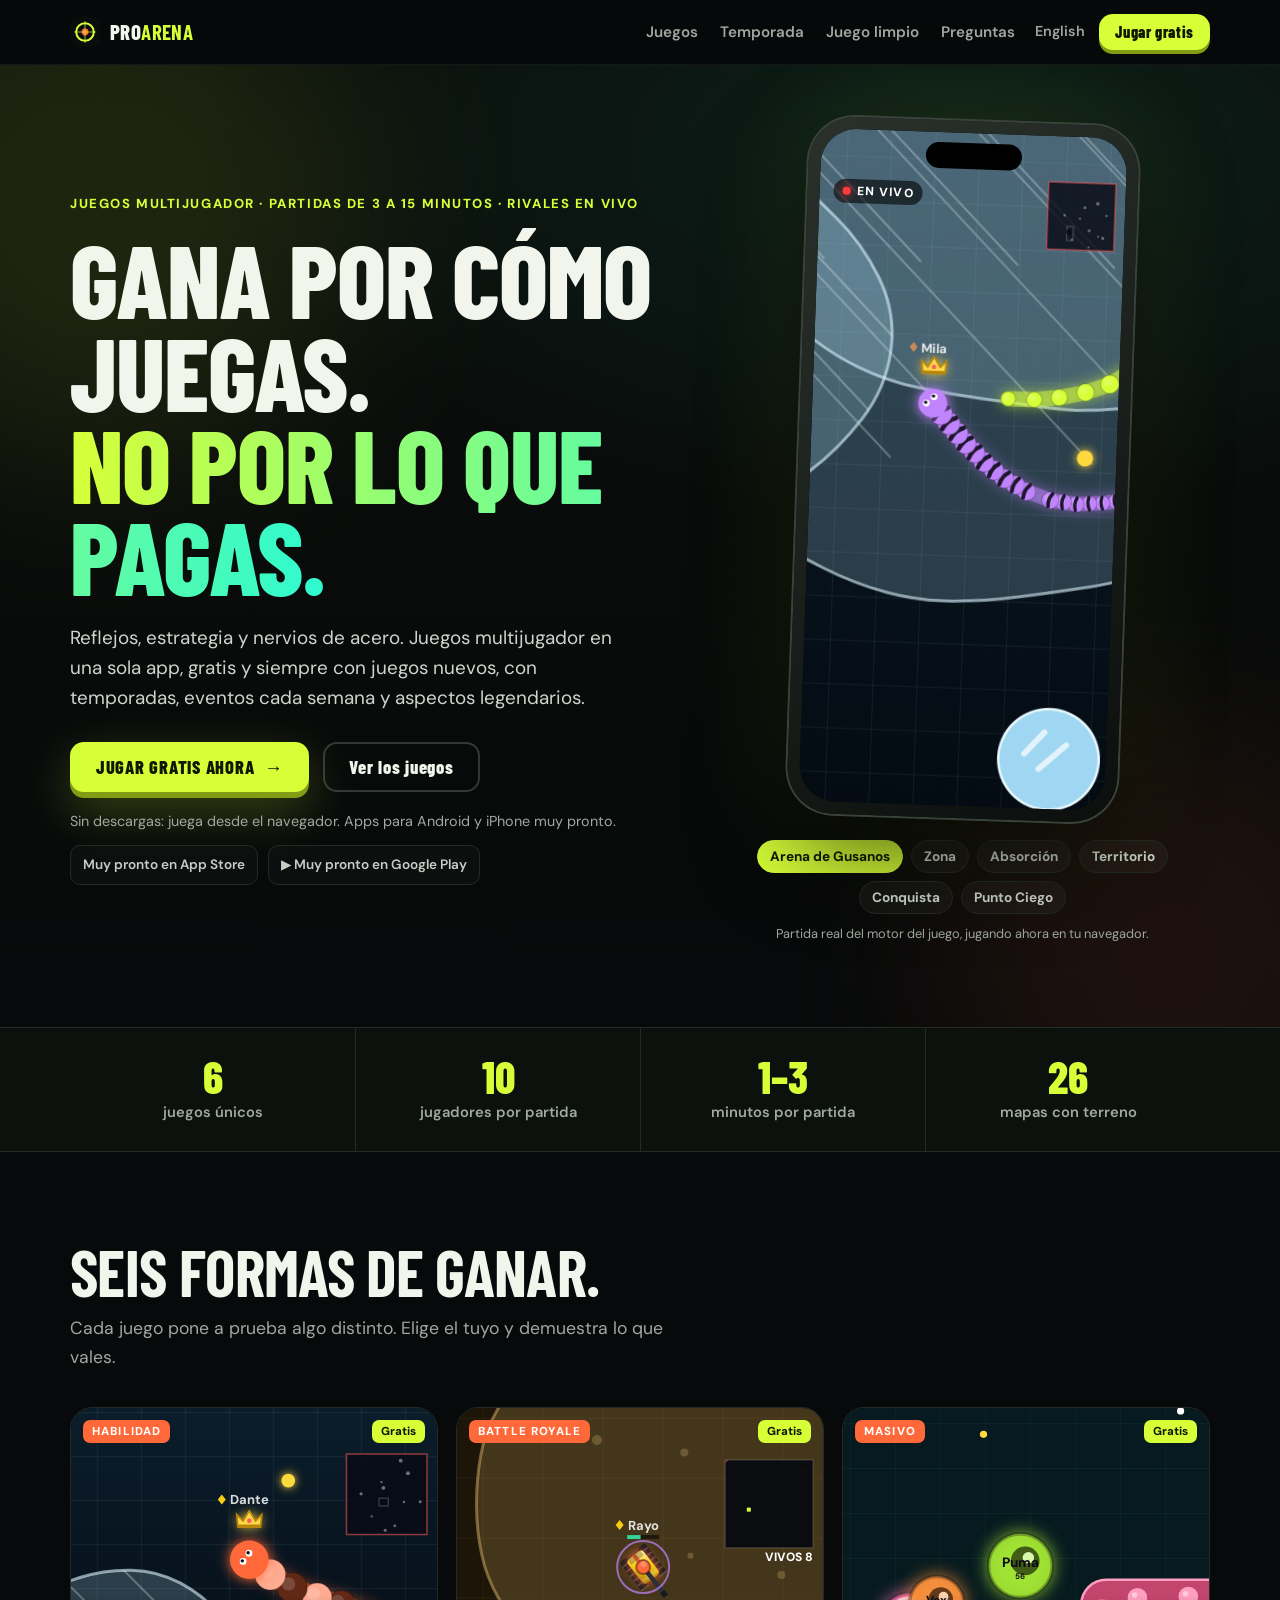
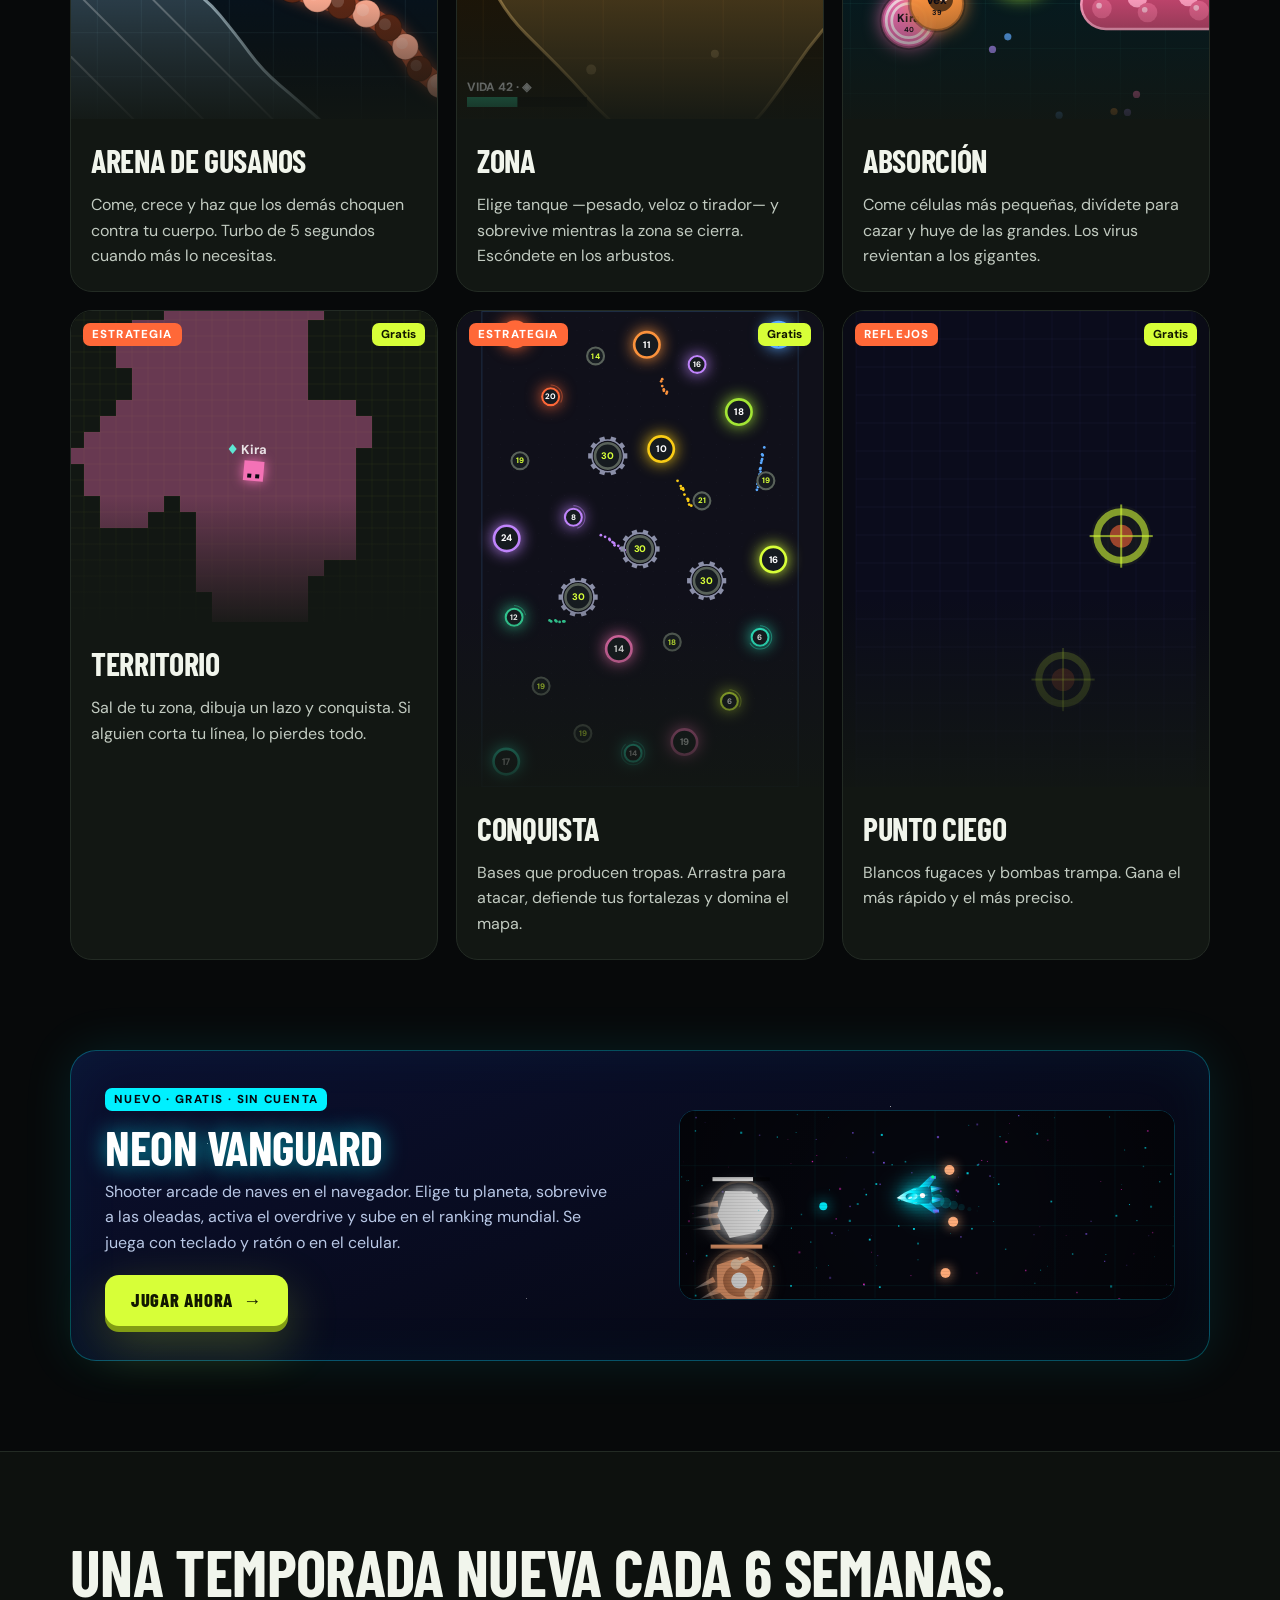
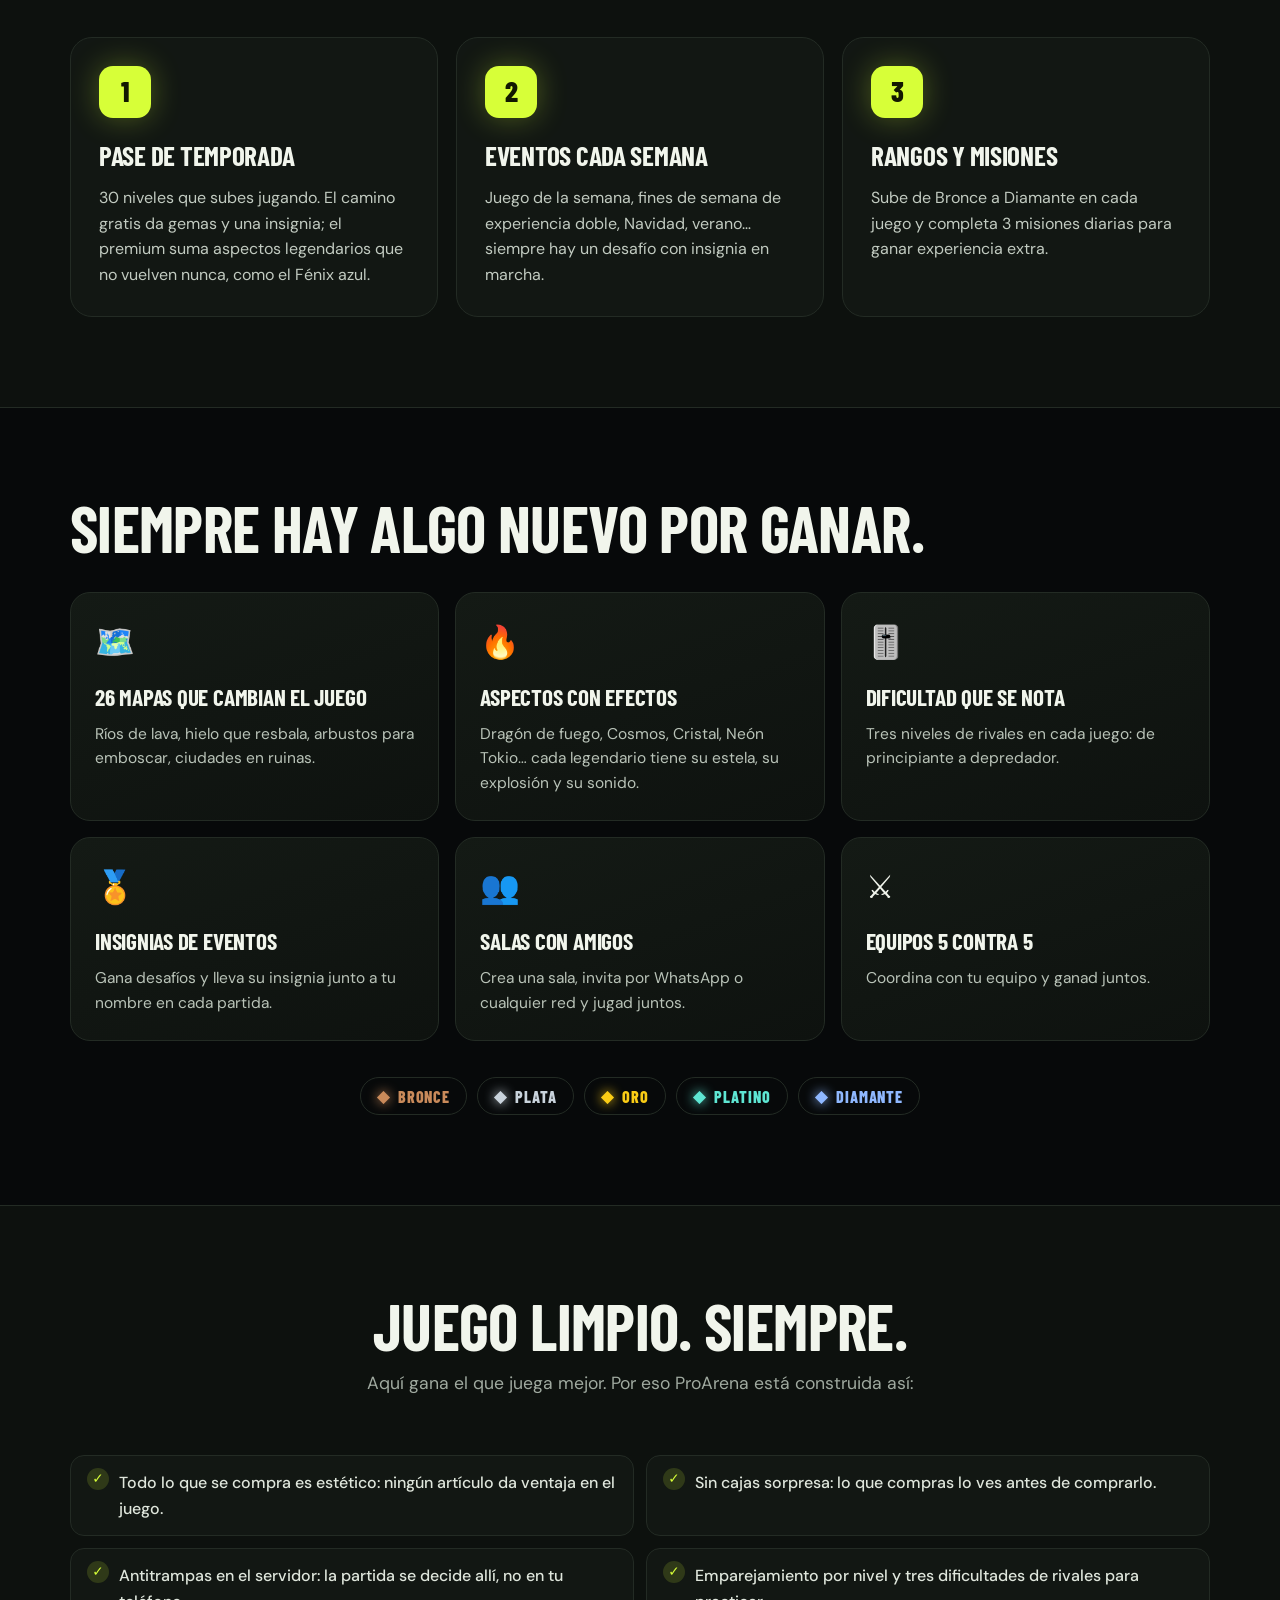
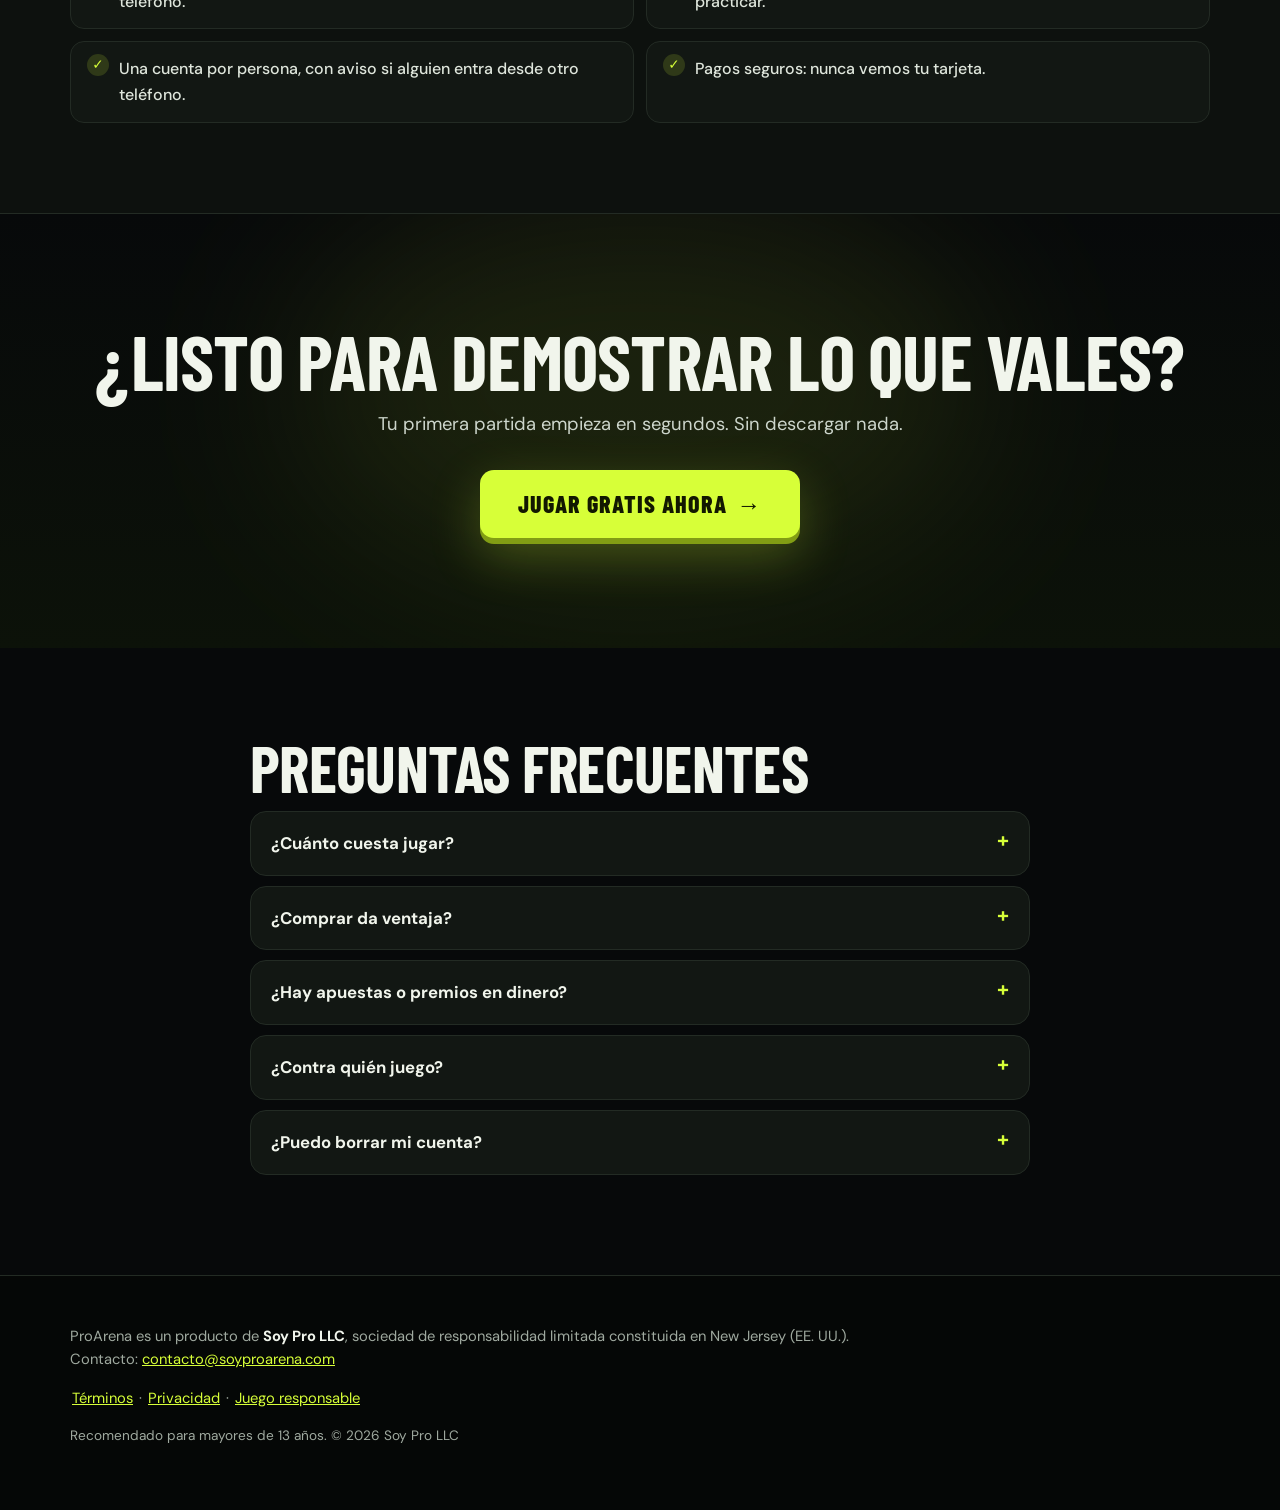
==== commit b8ad1c2b: "Portada: Neon Vanguard muestra el juego real en modo demostración; código de jugador fuera del juego" ====
--- a/index.html
+++ b/index.html
@@ -68,7 +68,7 @@
 <section class="sec nv-sec"><div class="wrap">
   <a class="nv" href="neon-vanguard/">
     <div class="nv-txt"><span class="nv-new">NUEVO · GRATIS · SIN CUENTA</span><h2>Neon Vanguard</h2><p>Shooter arcade de naves en el navegador. Elige tu planeta, sobrevive a las oleadas, activa el overdrive y sube en el ranking mundial. Se juega con teclado y ratón o en el celular.</p><span class="btn">JUGAR AHORA <i>→</i></span></div>
-    <div class="nv-art" aria-hidden="true"><canvas class="nv-batalla"></canvas></div>
+    <div class="nv-art" aria-hidden="true"><iframe class="nv-demo" src="neon-vanguard/?demo=1" title="Neon Vanguard" loading="lazy" tabindex="-1"></iframe></div>
   </a>
 </div></section>
 
@@ -114,6 +114,5 @@
 <script src="engine/worms.js"></script><script src="engine/zone.js"></script><script src="engine/cells.js"></script>
 <script src="engine/territory.js"></script><script src="engine/conquest.js"></script><script src="engine/blind.js"></script>
 <script src="engine/render.js"></script><script src="engine/demo.js"></script>
-<script src="nv-batalla.js?v=1" defer></script>
 </body>
 </html>
--- a/site.css
+++ b/site.css
@@ -139,3 +139,4 @@
 @media (max-width:760px){.nv{grid-template-columns:1fr;padding:24px}.nv-art{min-height:130px;order:-1}}
 
 .nv-art{padding:0;border-radius:16px;overflow:hidden;border:1px solid rgba(0,240,255,.18)}.nv-art canvas.nv-batalla{position:absolute;inset:0;width:100%;height:100%;display:block}
+.nv-art iframe.nv-demo{position:absolute;inset:0;width:100%;height:100%;border:0;display:block;pointer-events:none;background:#05060d}
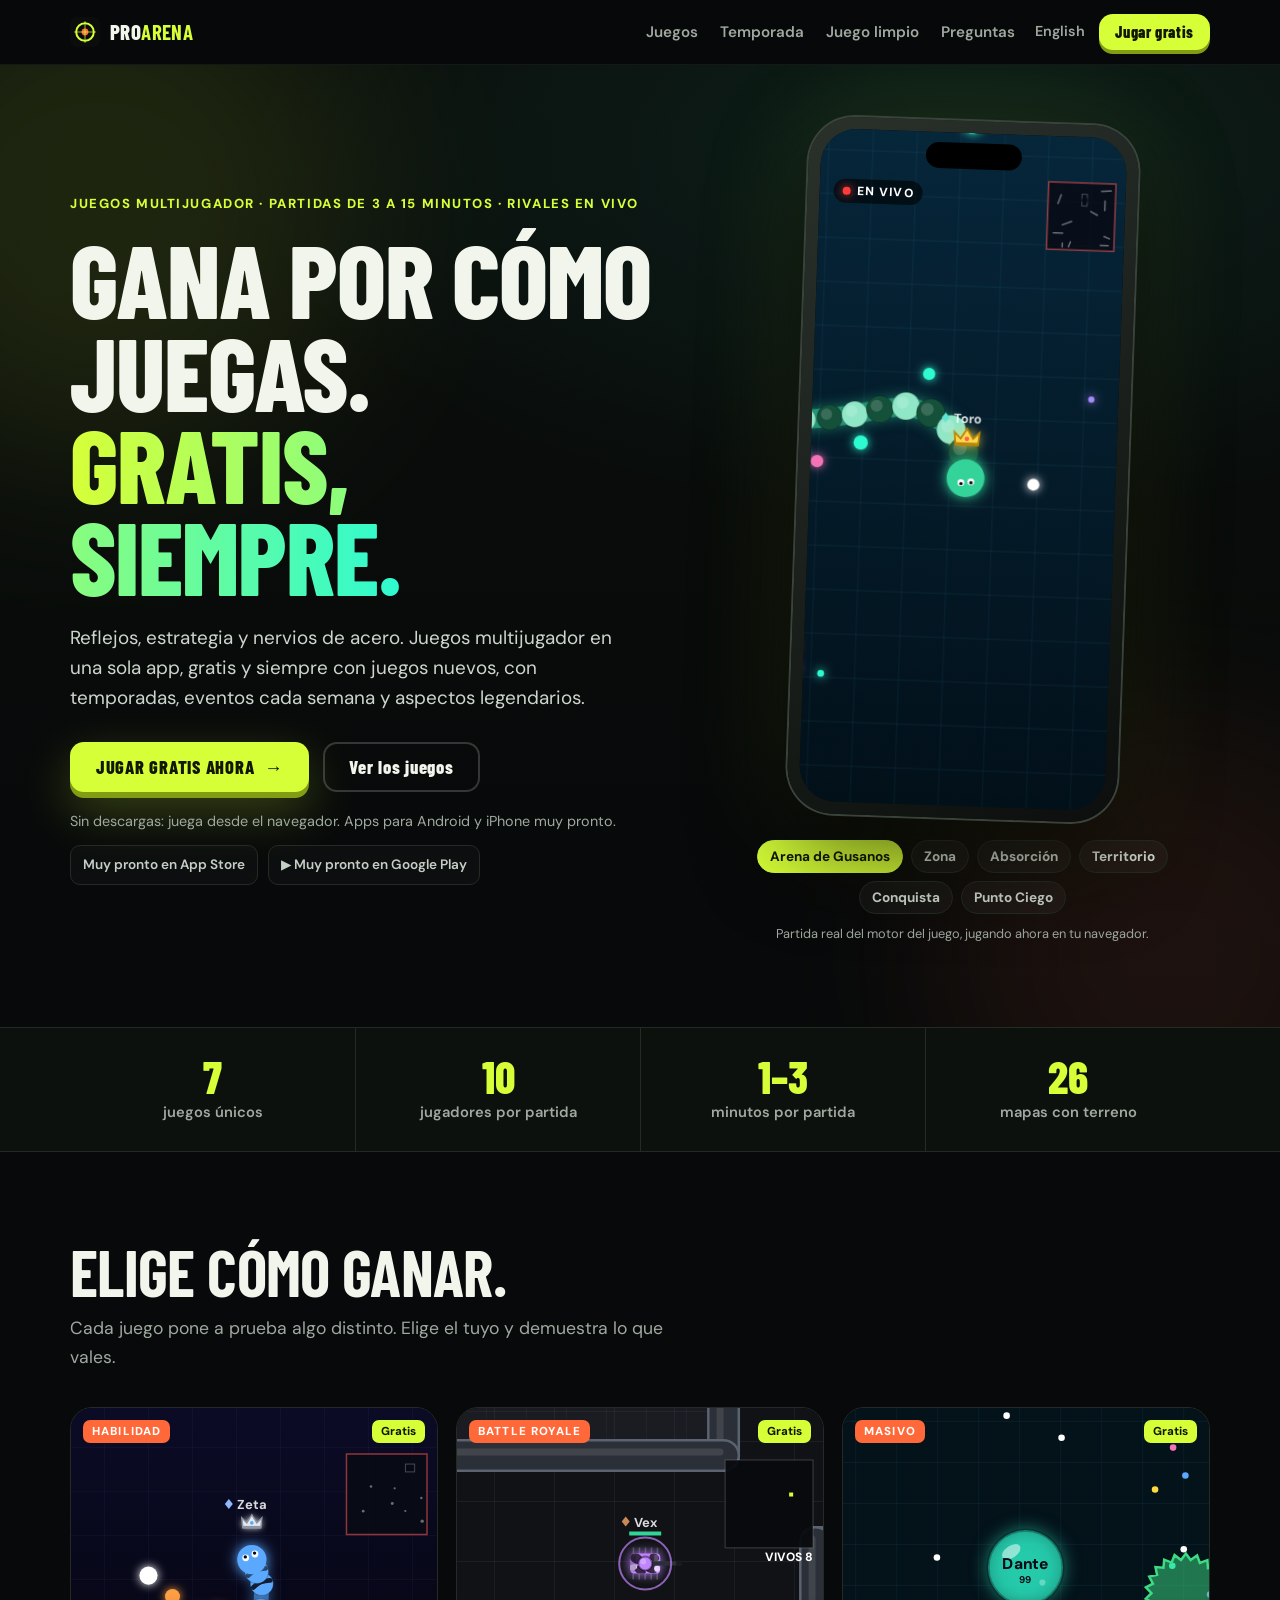
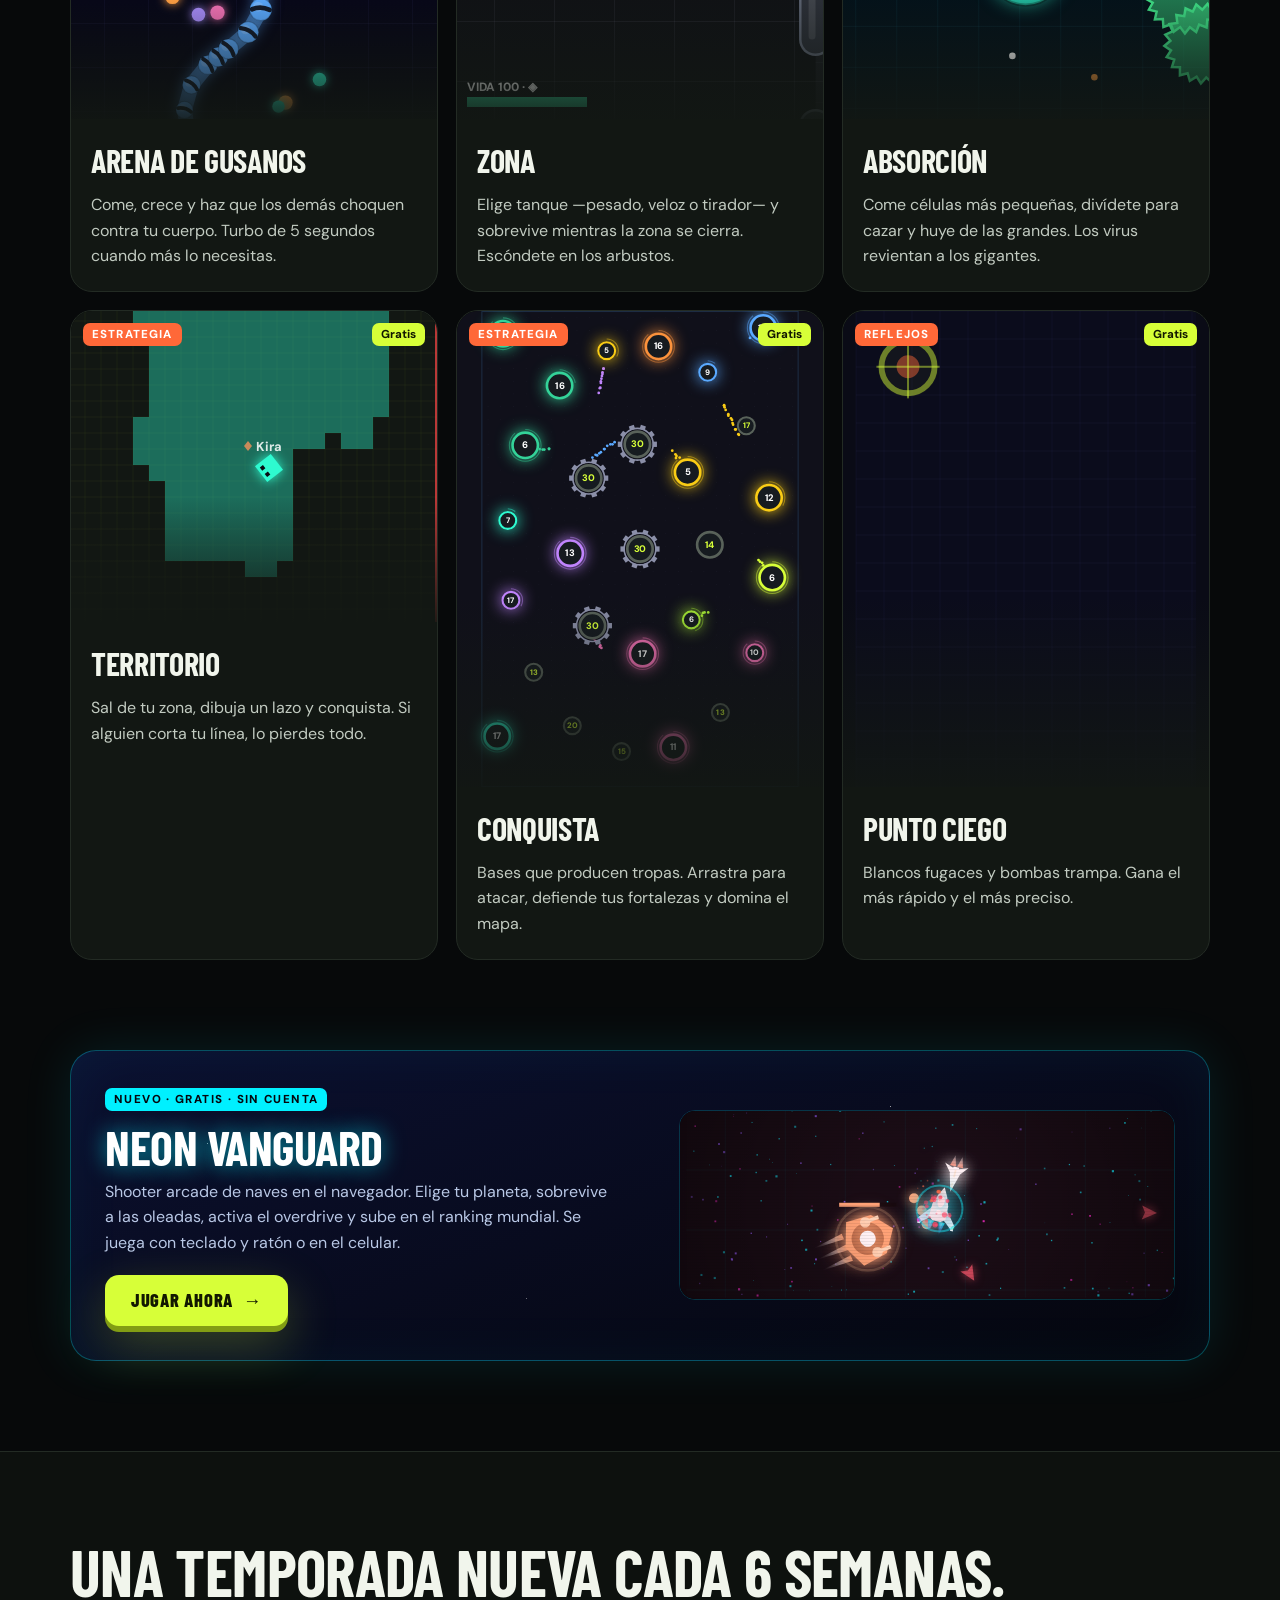
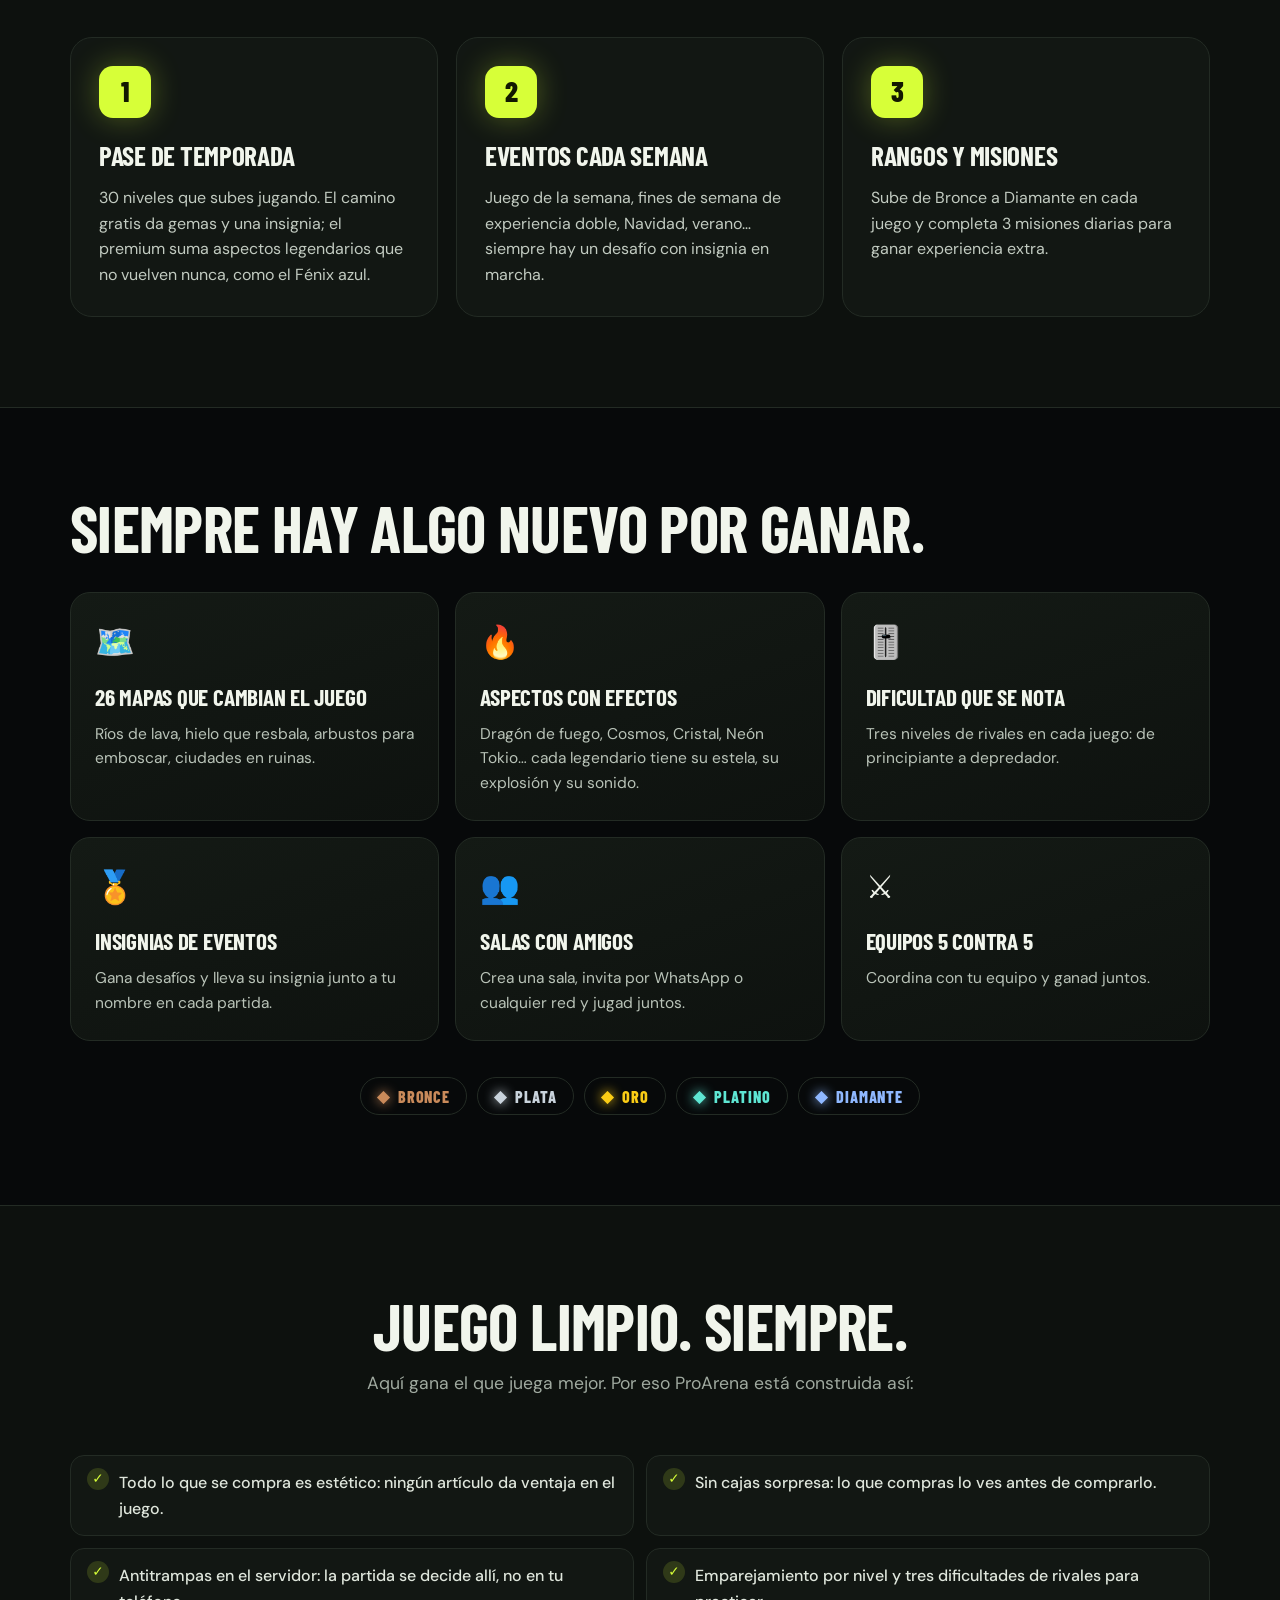
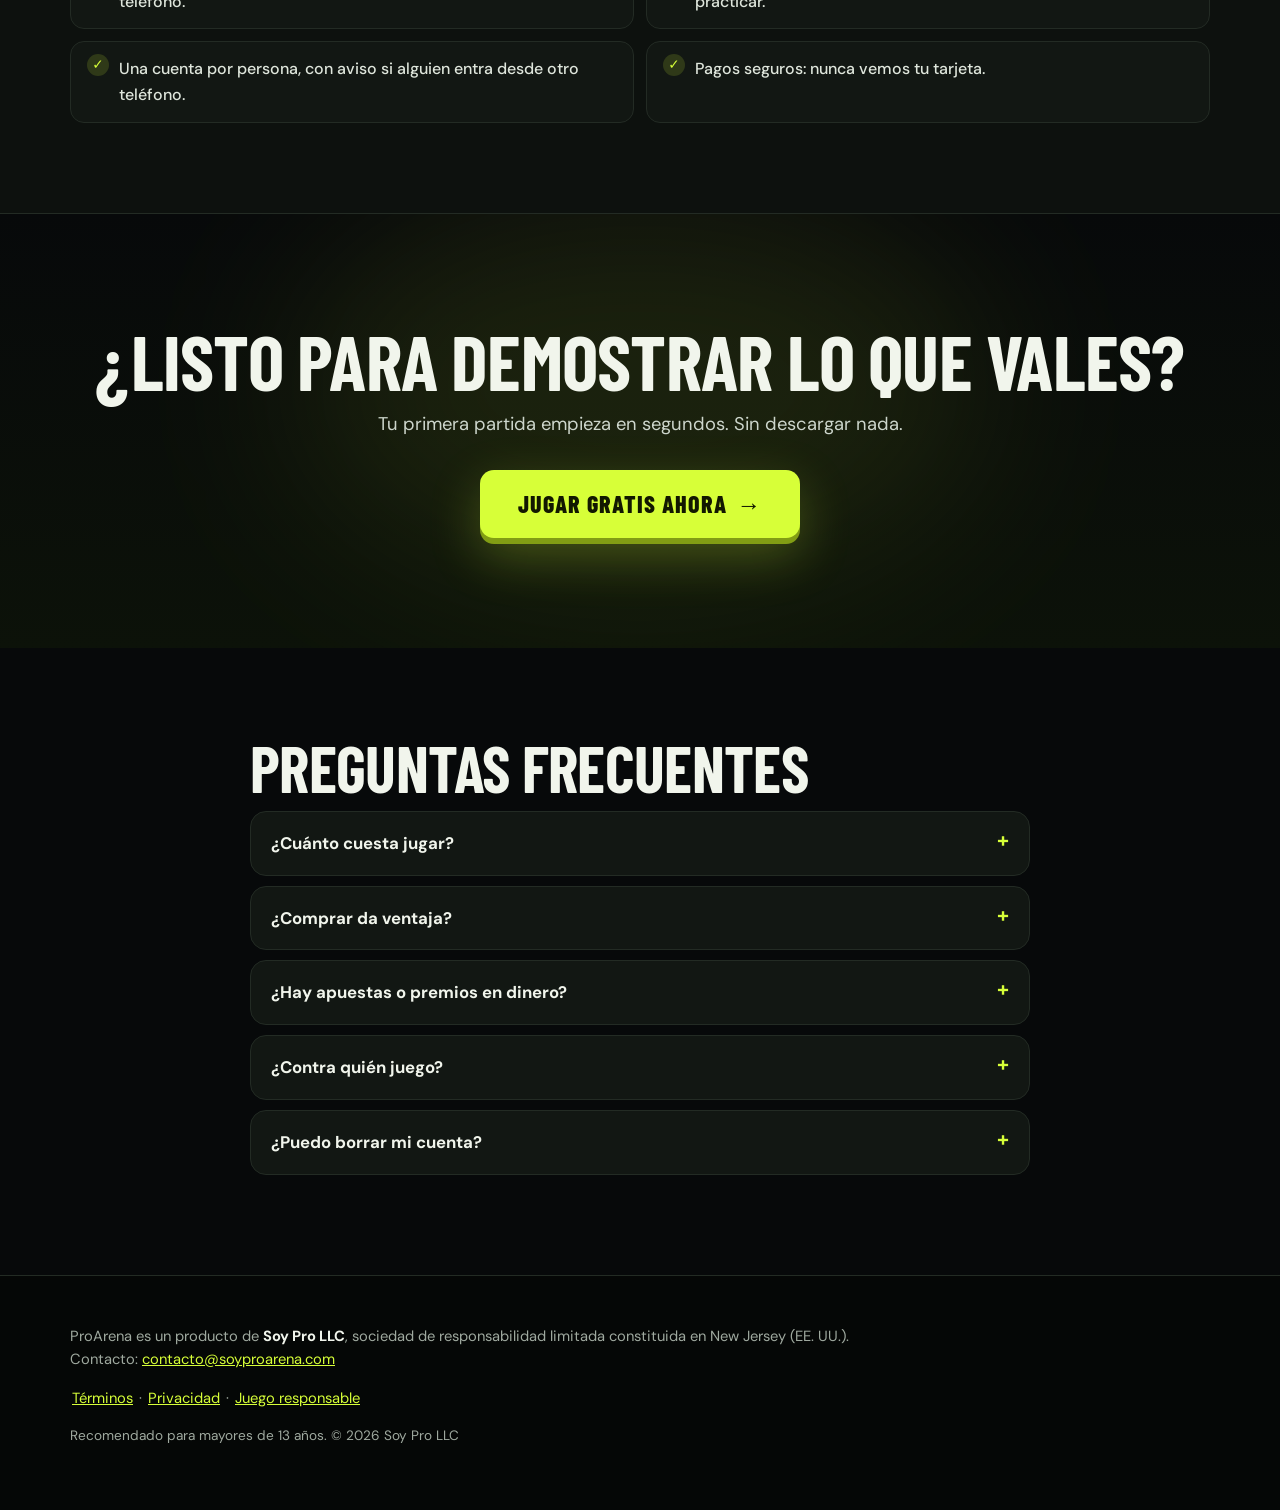
==== commit cc2a7434: "Portada: título sin 'lo que pagas' (Gratis, siempre) y sin '6 juegos' (ahora 7, titular sin número) " ====
--- a/index.html
+++ b/index.html
@@ -31,7 +31,7 @@
   <div class="wrap hero-in">
     <div class="hero-txt">
       <p class="kicker">Juegos multijugador · partidas de 3 a 15 minutos · rivales en vivo</p>
-      <h1>Gana por cómo juegas.<br><span>No por lo que pagas.</span></h1>
+      <h1>Gana por cómo juegas.<br><span>Gratis, siempre.</span></h1>
       <p class="lead">Reflejos, estrategia y nervios de acero. Juegos multijugador en una sola app, gratis y siempre con juegos nuevos, con temporadas, eventos cada semana y aspectos legendarios.</p>
       <div class="ctas"><a class="btn" href="https://juego.soyproarena.com">JUGAR GRATIS AHORA <i>→</i></a><a class="btn btn-ghost" href="#juegos">Ver los juegos</a></div>
       <p class="small">Sin descargas: juega desde el navegador. Apps para Android y iPhone muy pronto.</p>
@@ -45,10 +45,10 @@
   </div>
 </section>
 
-<section class="stats"><div class="wrap stats-in"><div><b>6</b><span>juegos únicos</span></div><div><b>10</b><span>jugadores por partida</span></div><div><b>1–3</b><span>minutos por partida</span></div><div><b>26</b><span>mapas con terreno</span></div></div></section>
+<section class="stats"><div class="wrap stats-in"><div><b>7</b><span>juegos únicos</span></div><div><b>10</b><span>jugadores por partida</span></div><div><b>1–3</b><span>minutos por partida</span></div><div><b>26</b><span>mapas con terreno</span></div></div></section>
 
 <section id="juegos" class="sec"><div class="wrap">
-  <h2>Seis formas de ganar.</h2><p class="sec-p">Cada juego pone a prueba algo distinto. Elige el tuyo y demuestra lo que vales.</p>
+  <h2>Elige cómo ganar.</h2><p class="sec-p">Cada juego pone a prueba algo distinto. Elige el tuyo y demuestra lo que vales.</p>
   <div class="games">
     <article class="game"><div class="screen"><canvas data-game="worms" data-life="40"></canvas><span class="tag">Habilidad</span><span class="badge p">Gratis</span></div>
       <h3>Arena de Gusanos</h3><p>Come, crece y haz que los demás choquen contra tu cuerpo. Turbo de 5 segundos cuando más lo necesitas.</p></article>
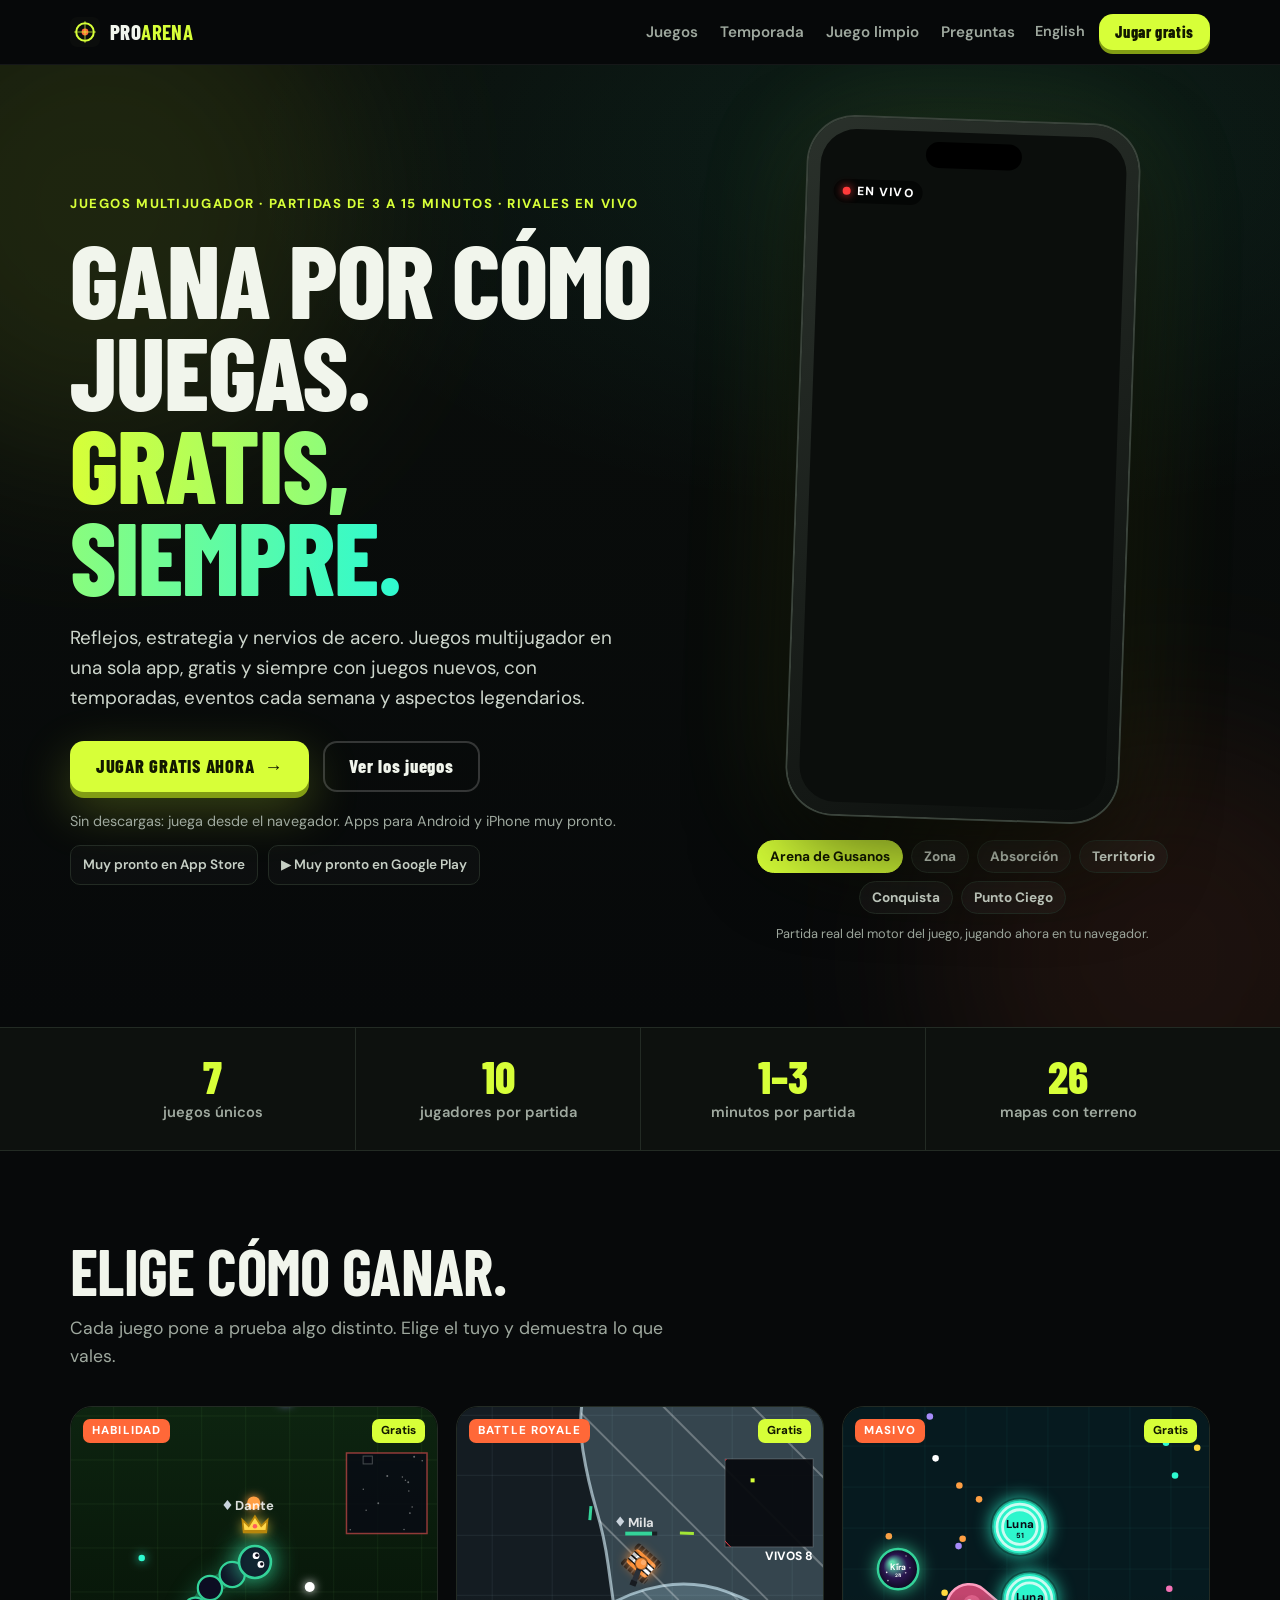
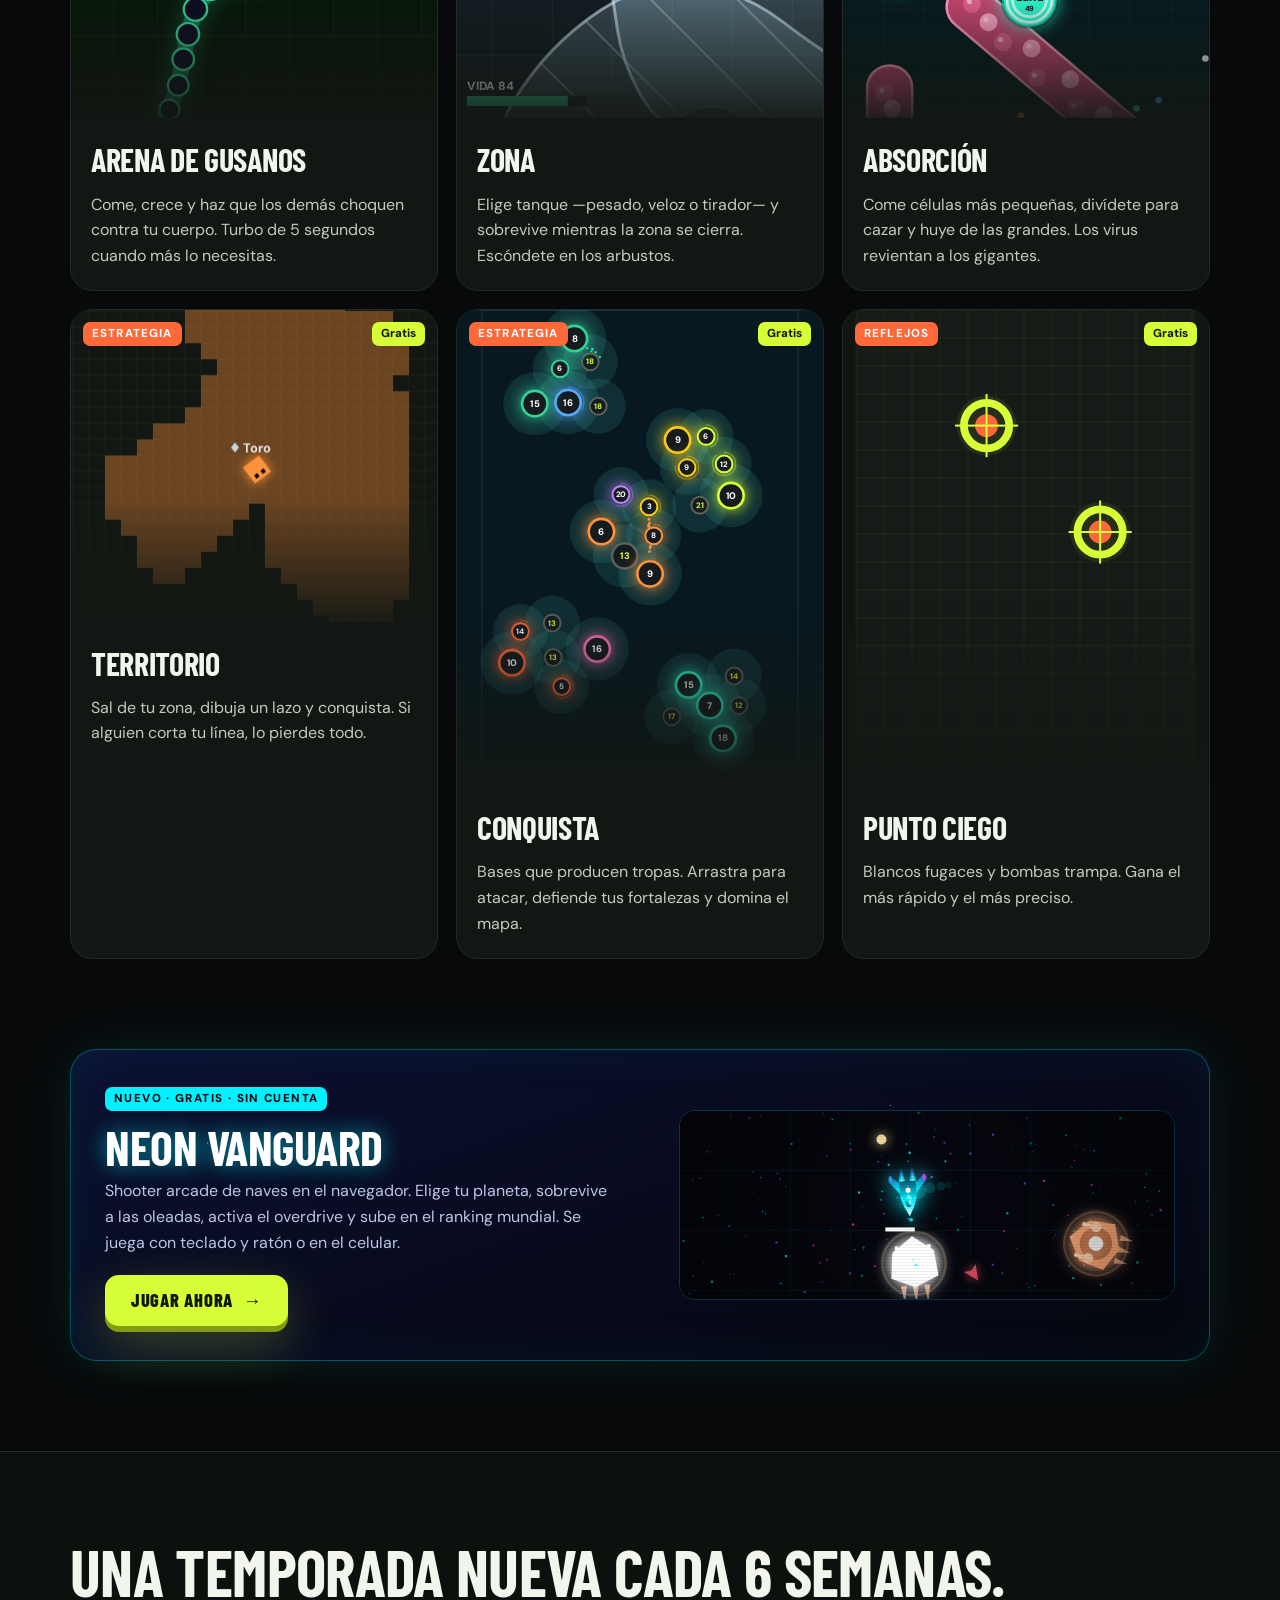
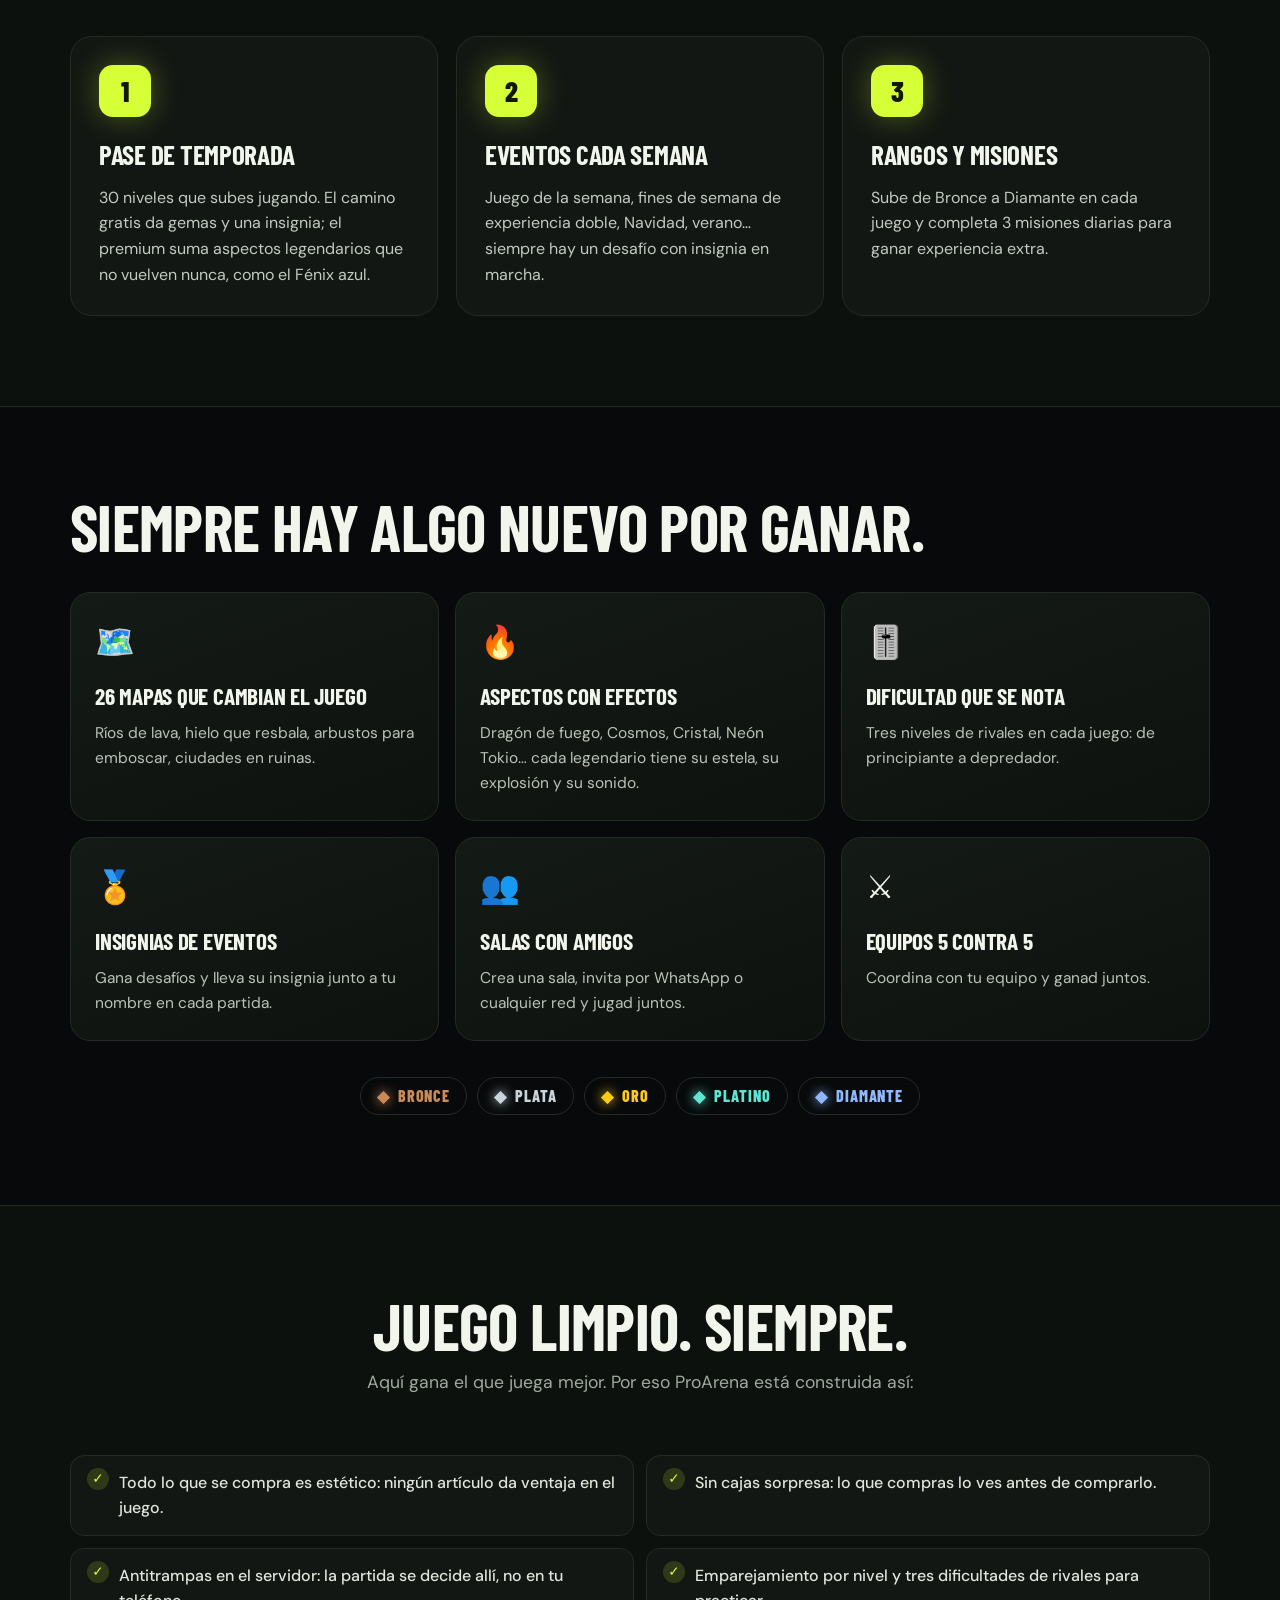
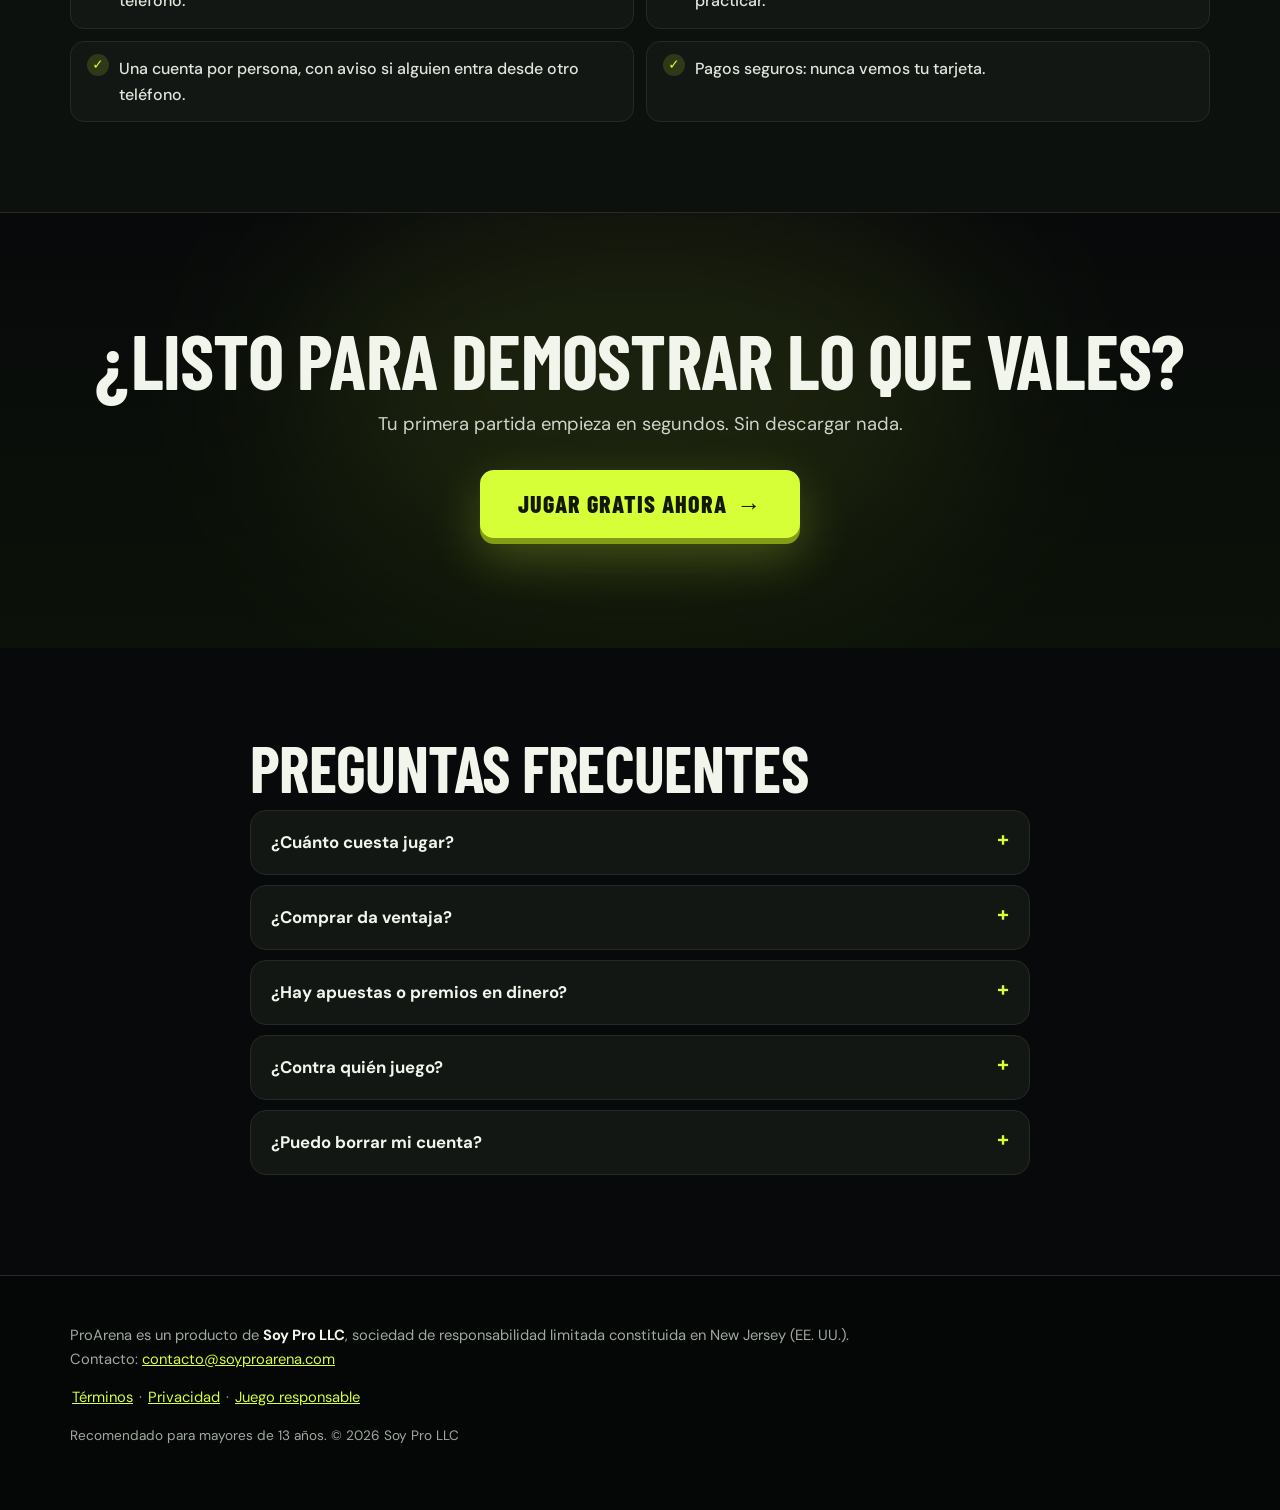
==== commit 1bef9483: "Preguntas: los rivales del juego ya no llevan etiqueta; las partidas con dinero real son solo entre " ====
--- a/index.html
+++ b/index.html
@@ -12,7 +12,7 @@
 <meta property="og:url" content="https://soyproarena.com/"><meta property="og:title" content="ProArena · Juegos multijugador online gratis: gusanos, battle royale y estrategia"><meta property="og:description" content="Juega gratis en el navegador a juegos multijugador en vivo: Arena de Gusanos, battle royale de tanques, absorción de células, territorio y conquista. Partidas de 3 a 15 minutos contra rivales reales. Sin apuestas: lo que se compra es solo estético.">
 <meta property="og:image" content="https://soyproarena.com/og-es.jpg"><meta property="og:image:width" content="1200"><meta property="og:image:height" content="630"><meta property="og:image:alt" content="ProArena: partida en vivo de Arena de Gusanos">
 <meta name="twitter:card" content="summary_large_image"><meta name="twitter:title" content="ProArena · Juegos multijugador online gratis: gusanos, battle royale y estrategia"><meta name="twitter:description" content="Juega gratis en el navegador a juegos multijugador en vivo: Arena de Gusanos, battle royale de tanques, absorción de células, territorio y conquista. Partidas de 3 a 15 minutos contra rivales reales. Sin apuestas: lo que se compra es solo estético."><meta name="twitter:image" content="https://soyproarena.com/og-es.jpg">
-<script type="application/ld+json">{"@context": "https://schema.org", "@graph": [{"@type": "Organization", "@id": "https://soyproarena.com/#org", "name": "Soy Pro LLC", "url": "https://soyproarena.com/", "logo": "https://soyproarena.com/icon.svg", "email": "contacto@soyproarena.com", "address": {"@type": "PostalAddress", "addressRegion": "NJ", "addressCountry": "US"}}, {"@type": "WebSite", "@id": "https://soyproarena.com/#web", "url": "https://soyproarena.com/", "name": "ProArena", "inLanguage": ["es", "en"], "publisher": {"@id": "https://soyproarena.com/#org"}}, {"@type": "VideoGame", "@id": "https://soyproarena.com/#game", "name": "ProArena", "url": "https://juego.soyproarena.com/", "description": "Juega gratis en el navegador a juegos multijugador en vivo: Arena de Gusanos, battle royale de tanques, absorción de células, territorio y conquista. Partidas de 3 a 15 minutos contra rivales reales. Sin apuestas: lo que se compra es solo estético.", "image": "https://soyproarena.com/og-es.jpg", "inLanguage": ["es", "en"], "genre": ["Multijugador", "Battle royale", "Estrategia", "Habilidad", "Arcade"], "gamePlatform": ["Web browser", "Android", "iOS"], "applicationCategory": "GameApplication", "operatingSystem": "Web, Android, iOS", "playMode": "MultiPlayer", "author": {"@id": "https://soyproarena.com/#org"}, "publisher": {"@id": "https://soyproarena.com/#org"}, "offers": {"@type": "Offer", "price": "0", "priceCurrency": "USD", "availability": "https://schema.org/InStock"}, "contentRating": "13+"}, {"@type": "FAQPage", "@id": "https://soyproarena.com/#faq", "mainEntity": [{"@type": "Question", "name": "¿Cuánto cuesta jugar?", "acceptedAnswer": {"@type": "Answer", "text": "Nada. Todos los juegos, todos los mapas y las temporadas son gratis. Opcionalmente puedes comprar gemas para aspectos o el pase premium de temporada."}}, {"@type": "Question", "name": "¿Comprar da ventaja?", "acceptedAnswer": {"@type": "Answer", "text": "No. Todo lo que se vende es estético: colores, aspectos, efectos e insignias. En la partida todos tienen las mismas condiciones."}}, {"@type": "Question", "name": "¿Hay apuestas o premios en dinero?", "acceptedAnswer": {"@type": "Answer", "text": "No. ProArena no tiene apuestas, casino, lotería ni premios en dinero. Se juega por diversión, por el rango y por las insignias."}}, {"@type": "Question", "name": "¿Contra quién juego?", "acceptedAnswer": {"@type": "Answer", "text": "Contra jugadores reales en vivo. Si en tu partida faltan jugadores, la completamos con rivales controlados por el juego, que puedes reconocer porque llevan la etiqueta BOT."}}, {"@type": "Question", "name": "¿Puedo borrar mi cuenta?", "acceptedAnswer": {"@type": "Answer", "text": "Sí, cuando quieras, desde tu Perfil en la app. Se borran tus datos."}}]}]}</script>
+<script type="application/ld+json">{"@context": "https://schema.org", "@graph": [{"@type": "Organization", "@id": "https://soyproarena.com/#org", "name": "Soy Pro LLC", "url": "https://soyproarena.com/", "logo": "https://soyproarena.com/icon.svg", "email": "contacto@soyproarena.com", "address": {"@type": "PostalAddress", "addressRegion": "NJ", "addressCountry": "US"}}, {"@type": "WebSite", "@id": "https://soyproarena.com/#web", "url": "https://soyproarena.com/", "name": "ProArena", "inLanguage": ["es", "en"], "publisher": {"@id": "https://soyproarena.com/#org"}}, {"@type": "VideoGame", "@id": "https://soyproarena.com/#game", "name": "ProArena", "url": "https://juego.soyproarena.com/", "description": "Juega gratis en el navegador a juegos multijugador en vivo: Arena de Gusanos, battle royale de tanques, absorción de células, territorio y conquista. Partidas de 3 a 15 minutos contra rivales reales. Sin apuestas: lo que se compra es solo estético.", "image": "https://soyproarena.com/og-es.jpg", "inLanguage": ["es", "en"], "genre": ["Multijugador", "Battle royale", "Estrategia", "Habilidad", "Arcade"], "gamePlatform": ["Web browser", "Android", "iOS"], "applicationCategory": "GameApplication", "operatingSystem": "Web, Android, iOS", "playMode": "MultiPlayer", "author": {"@id": "https://soyproarena.com/#org"}, "publisher": {"@id": "https://soyproarena.com/#org"}, "offers": {"@type": "Offer", "price": "0", "priceCurrency": "USD", "availability": "https://schema.org/InStock"}, "contentRating": "13+"}, {"@type": "FAQPage", "@id": "https://soyproarena.com/#faq", "mainEntity": [{"@type": "Question", "name": "¿Cuánto cuesta jugar?", "acceptedAnswer": {"@type": "Answer", "text": "Nada. Todos los juegos, todos los mapas y las temporadas son gratis. Opcionalmente puedes comprar gemas para aspectos o el pase premium de temporada."}}, {"@type": "Question", "name": "¿Comprar da ventaja?", "acceptedAnswer": {"@type": "Answer", "text": "No. Todo lo que se vende es estético: colores, aspectos, efectos e insignias. En la partida todos tienen las mismas condiciones."}}, {"@type": "Question", "name": "¿Hay apuestas o premios en dinero?", "acceptedAnswer": {"@type": "Answer", "text": "No. ProArena no tiene apuestas, casino, lotería ni premios en dinero. Se juega por diversión, por el rango y por las insignias."}}, {"@type": "Question", "name": "¿Contra quién juego?", "acceptedAnswer": {"@type": "Answer", "text": "Contra jugadores reales en vivo. Si en tu partida faltan jugadores, la completamos con rivales controlados por el juego para que nunca tengas que esperar. Las partidas con dinero real son siempre solo entre personas."}}, {"@type": "Question", "name": "¿Puedo borrar mi cuenta?", "acceptedAnswer": {"@type": "Answer", "text": "Sí, cuando quieras, desde tu Perfil en la app. Se borran tus datos."}}]}]}</script>
 <meta name="theme-color" content="#0b0e0c">
 <link rel="icon" href="icon.svg">
 <link rel="preconnect" href="https://fonts.googleapis.com"><link rel="preconnect" href="https://fonts.gstatic.com" crossorigin>
@@ -97,7 +97,7 @@
   <details><summary>¿Cuánto cuesta jugar?</summary><p>Nada. Todos los juegos, todos los mapas y las temporadas son gratis. Opcionalmente puedes comprar gemas para aspectos o el pase premium de temporada.</p></details>
   <details><summary>¿Comprar da ventaja?</summary><p>No. Todo lo que se vende es estético: colores, aspectos, efectos e insignias. En la partida todos tienen las mismas condiciones.</p></details>
   <details><summary>¿Hay apuestas o premios en dinero?</summary><p>No. ProArena no tiene apuestas, casino, lotería ni premios en dinero. Se juega por diversión, por el rango y por las insignias.</p></details>
-  <details><summary>¿Contra quién juego?</summary><p>Contra jugadores reales en vivo. Si en tu partida faltan jugadores, la completamos con rivales controlados por el juego, que puedes reconocer porque llevan la etiqueta BOT.</p></details>
+  <details><summary>¿Contra quién juego?</summary><p>Contra jugadores reales en vivo. Si en tu partida faltan jugadores, la completamos con rivales controlados por el juego para que nunca tengas que esperar. Las partidas con dinero real son siempre solo entre personas.</p></details>
   <details><summary>¿Puedo borrar mi cuenta?</summary><p>Sí, cuando quieras, desde tu Perfil en la app. Se borran tus datos.</p></details>
 </div></section>
 </main>
